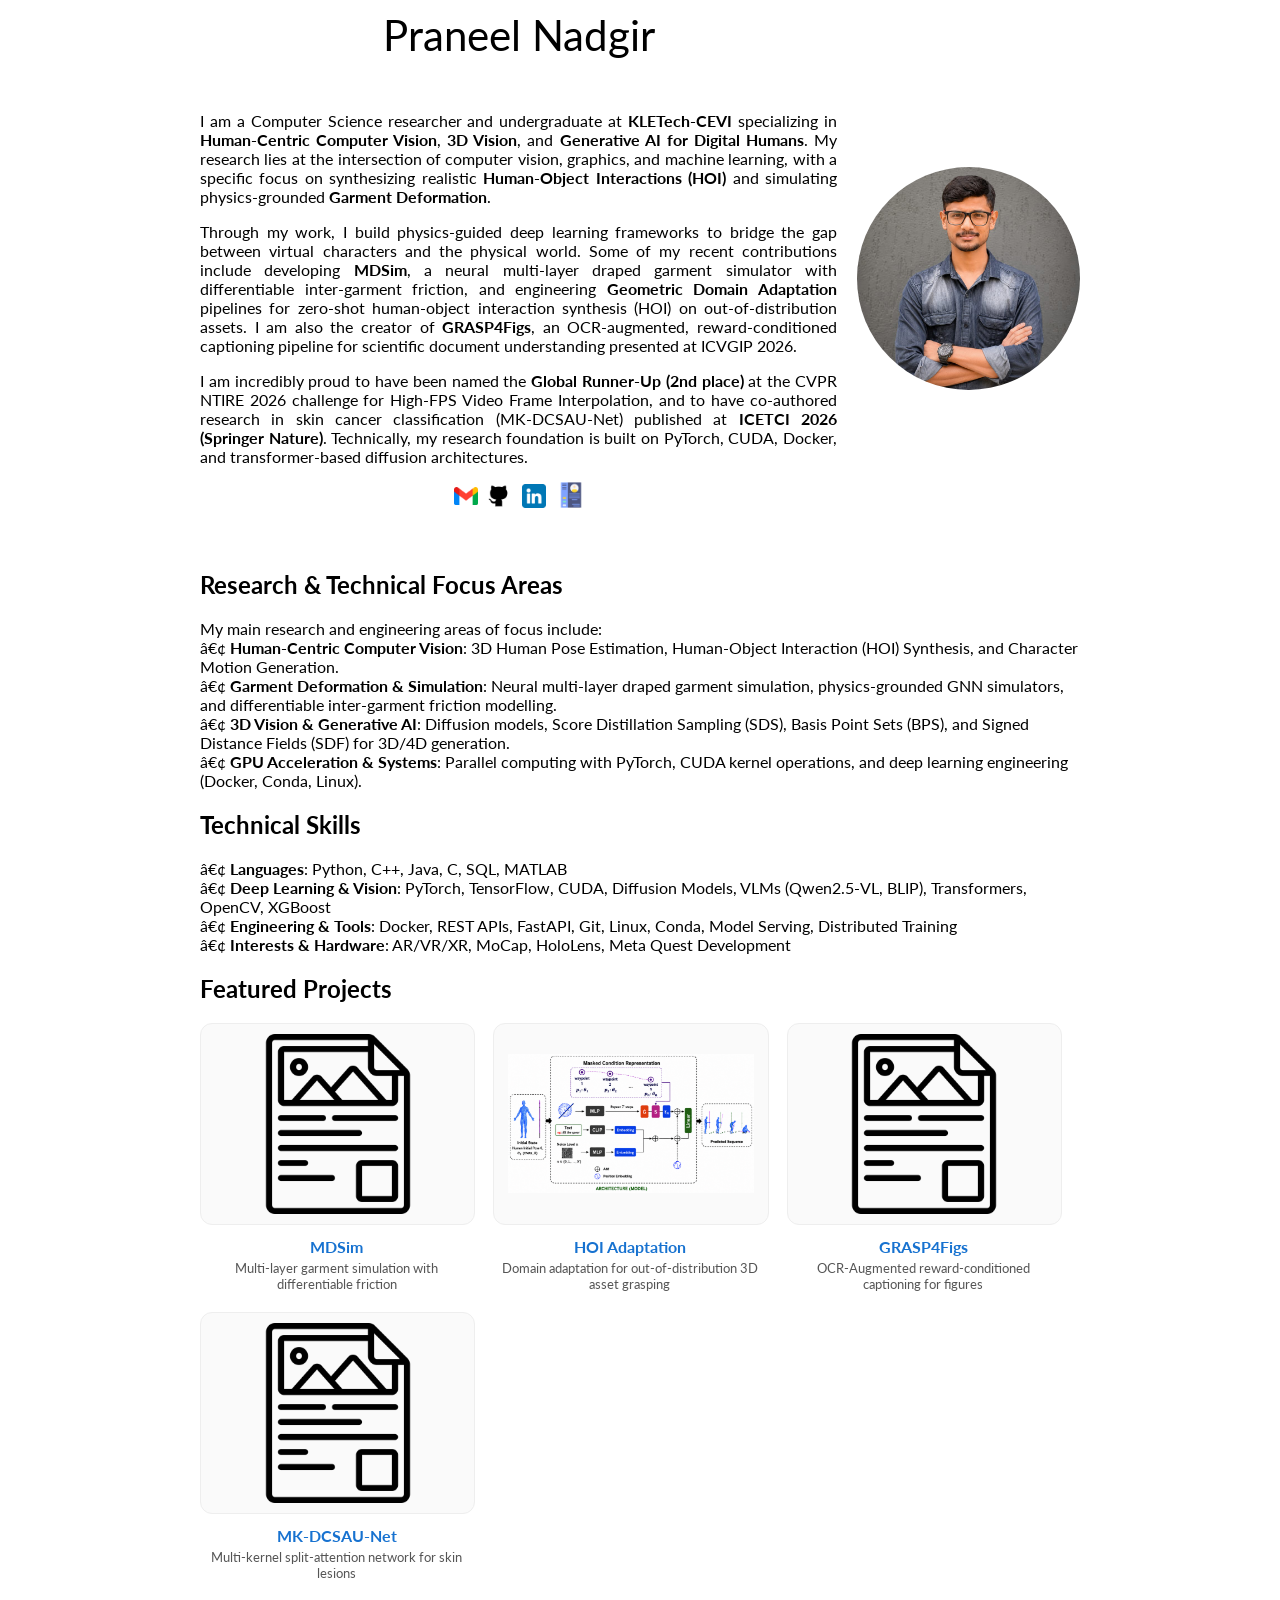
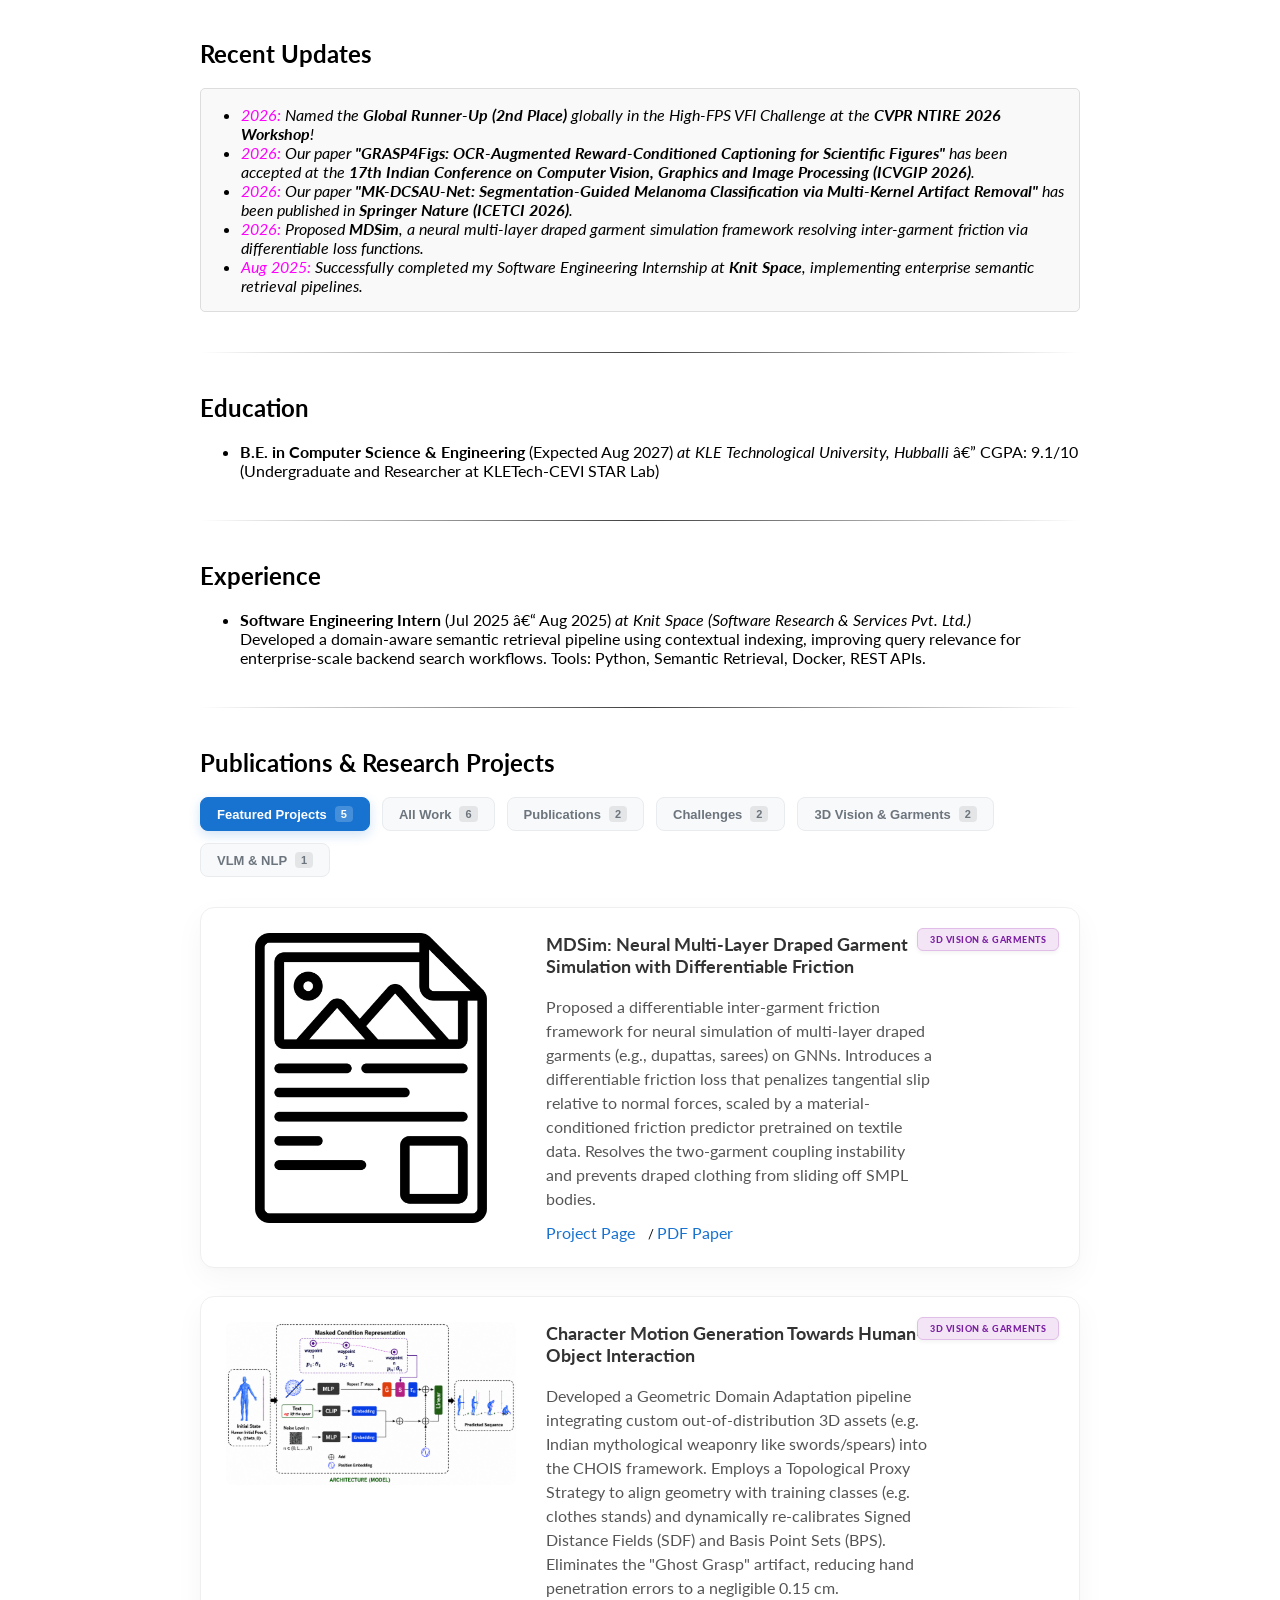
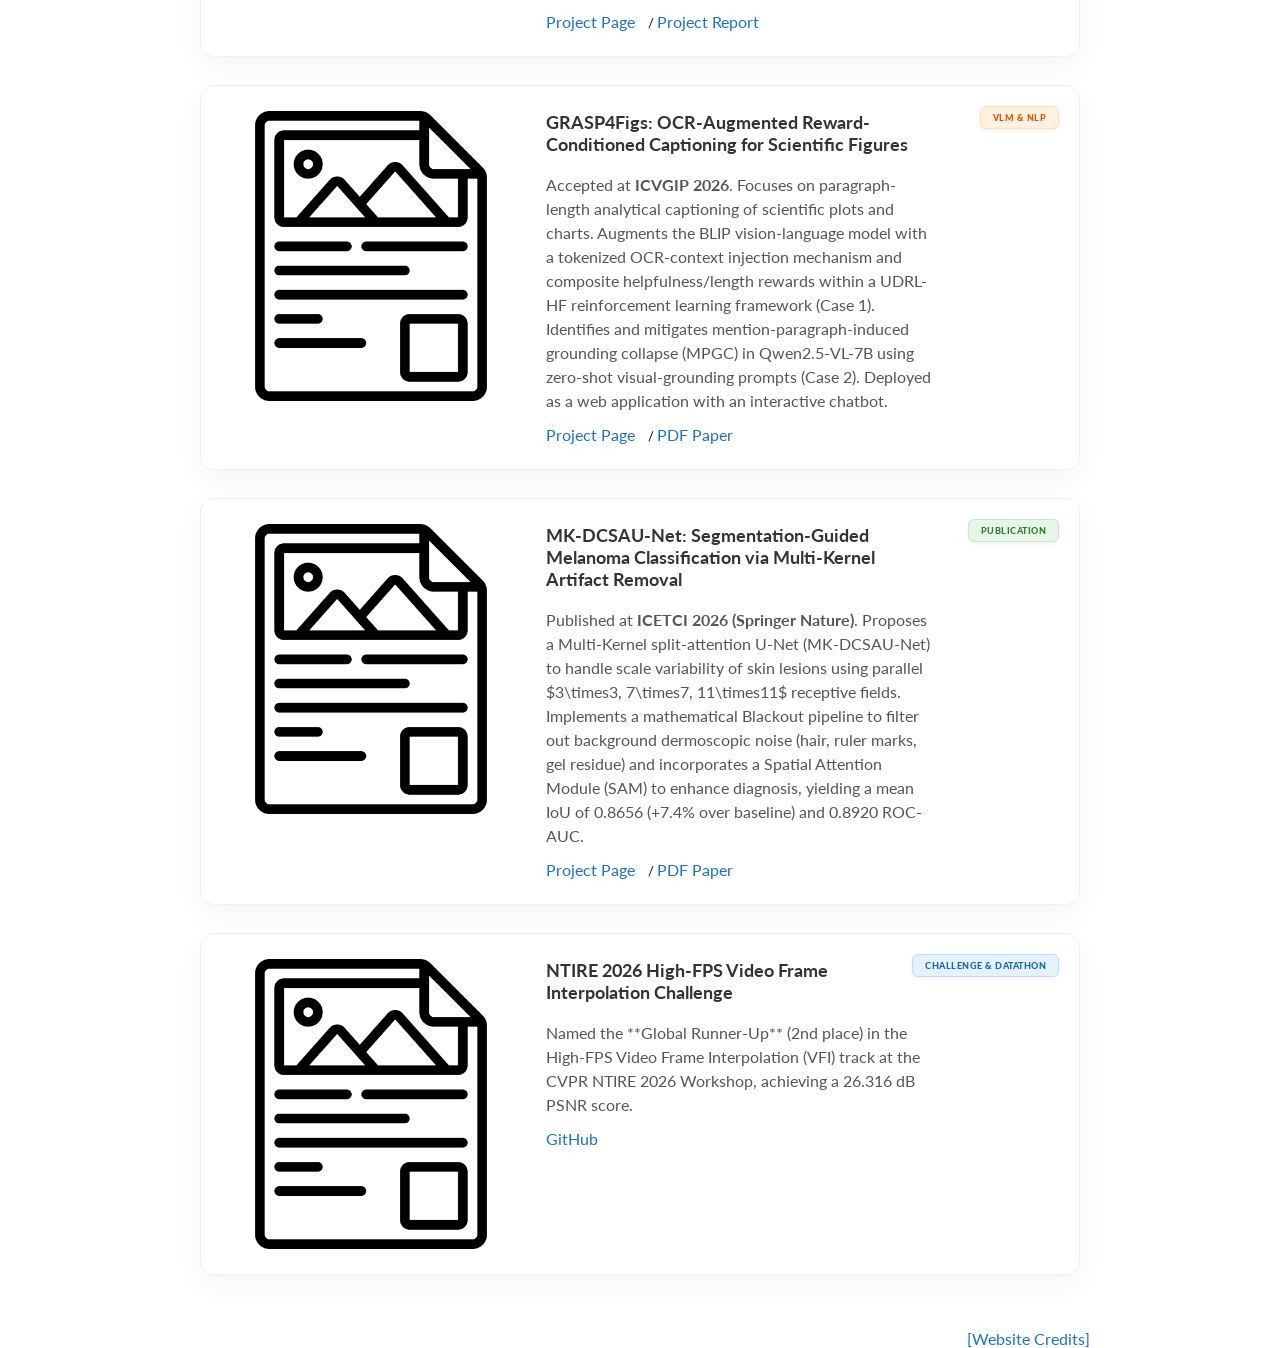
==== index.html @ 39ef1415 "Use HOI_ARCHI_image.png for the HOI Adaptation project cards on the homepage" ====
<!DOCTYPE HTML PUBLIC "-//W3C//DTD HTML 4.01 Transitional//EN">
<html>

<head>
  <!-- Global site tag (gtag.js) - Google Analytics -->
  <script async src="https://www.googletagmanager.com/gtag/js?id=UA-129673183-1"></script>
  <script>
    window.dataLayer = window.dataLayer || [];
    function gtag(){dataLayer.push(arguments);}
    gtag('js', new Date());

    gtag('config', 'UA-129673183-1');
  </script>

  <meta name="viewport" content="width=device-width, initial-scale=1.0">
  <link rel="stylesheet" href="styles.css">
  <title>Praneel Nadgir | Human-Centric Computer Vision & 3D Vision Researcher</title>
  <link rel="icon" href="images/favicon_io/N.jpeg" type="image/x-icon">
  <meta http-equiv="Content-Type" content="text/html; charset=us-ascii">
  <link href='https://fonts.googleapis.com/css?family=Lato:400,700,400italic,700italic' rel='stylesheet' type='text/css'>
</head>

<body>
  
  <table style="max-width: 900px; width: 100%;" border="0" align="center" cellspacing="0" cellpadding="0">
    
    <tr>
      <td>

        <!-- Bio and Image -->
        <table width="100%" align="center" border="0" cellspacing="0" cellpadding="10">
          <tr>
            <td width="73%" valign="middle">
              <p align="center">
                <name style="font-size: 42;">Praneel Nadgir</name>
              </p>
              
              <p>&nbsp;</p>
              <p align="justify">
                I am a Computer Science researcher and undergraduate at <strong>KLETech-CEVI</strong> specializing in <strong>Human-Centric Computer Vision</strong>, <strong>3D Vision</strong>, and <strong>Generative AI for Digital Humans</strong>. My research lies at the intersection of computer vision, graphics, and machine learning, with a specific focus on synthesizing realistic <strong>Human-Object Interactions (HOI)</strong> and simulating physics-grounded <strong>Garment Deformation</strong>.
              </p>

              <p align="justify">
                Through my work, I build physics-guided deep learning frameworks to bridge the gap between virtual characters and the physical world. Some of my recent contributions include developing <strong>MDSim</strong>, a neural multi-layer draped garment simulator with differentiable inter-garment friction, and engineering <strong>Geometric Domain Adaptation</strong> pipelines for zero-shot human-object interaction synthesis (HOI) on out-of-distribution assets. I am also the creator of <strong>GRASP4Figs</strong>, an OCR-augmented, reward-conditioned captioning pipeline for scientific document understanding presented at ICVGIP 2026.
              </p>

              <p align="justify">
                I am incredibly proud to have been named the <strong>Global Runner-Up (2nd place)</strong> at the CVPR NTIRE 2026 challenge for High-FPS Video Frame Interpolation, and to have co-authored research in skin cancer classification (MK-DCSAU-Net) published at <strong>ICETCI 2026 (Springer Nature)</strong>. Technically, my research foundation is built on PyTorch, CUDA, Docker, and transformer-based diffusion architectures.
              </p>

              <p align=center margin=0px>
                <a href="mailto:praneelnagir@gmail.com"><img src="images/gmail.png" class="depth-effect" height="24"></a>&nbsp;
                <a href="https://github.com/Praneel2005" target="_blank" rel="noopener noreferrer"><img src="images/github.png" class="depth-effect" height="24"></a> &nbsp;
                <a href="https://www.linkedin.com/in/praneel-nadgir/" target="_blank" rel="noopener noreferrer"><img src="images/linkedin.png" class="depth-effect" height="24"></a> &nbsp;
                <a href="data/Praneel_Nadgir_CV.pdf" target="_blank"><img src="images/cv.png" class="depth-effect" height="26"></a>
              </p>
            </td>
            <td width="27%" valign="middle" align="center">
              <img src="images/praneel.jpg" width="100%" style="border-radius: 50%; aspect-ratio: 1 / 1; object-fit: cover; margin-top: 35px;" class="depth-effect">
            </td>
          </tr>
          <tr>
            <td colspan="2">
              
              <p>&nbsp;</p>

              <h2>Research & Technical Focus Areas</h2>
              <p>
                My main research and engineering areas of focus include:
                <br>
                • <strong>Human-Centric Computer Vision</strong>: 3D Human Pose Estimation, Human-Object Interaction (HOI) Synthesis, and Character Motion Generation.
                <br>
                • <strong>Garment Deformation & Simulation</strong>: Neural multi-layer draped garment simulation, physics-grounded GNN simulators, and differentiable inter-garment friction modelling.
                <br>
                • <strong>3D Vision & Generative AI</strong>: Diffusion models, Score Distillation Sampling (SDS), Basis Point Sets (BPS), and Signed Distance Fields (SDF) for 3D/4D generation.
                <br>
                • <strong>GPU Acceleration & Systems</strong>: Parallel computing with PyTorch, CUDA kernel operations, and deep learning engineering (Docker, Conda, Linux).
              </p>
              
              <h2>Technical Skills</h2>
              <p>
                • <strong>Languages</strong>: Python, C++, Java, C, SQL, MATLAB
                <br>
                • <strong>Deep Learning & Vision</strong>: PyTorch, TensorFlow, CUDA, Diffusion Models, VLMs (Qwen2.5-VL, BLIP), Transformers, OpenCV, XGBoost
                <br>
                • <strong>Engineering & Tools</strong>: Docker, REST APIs, FastAPI, Git, Linux, Conda, Model Serving, Distributed Training
                <br>
                • <strong>Interests & Hardware</strong>: AR/VR/XR, MoCap, HoloLens, Meta Quest Development
              </p>

              <h2>Featured Projects</h2>
              <div class="projects-grid">
                <div class="project-card">
                  <a href="projects/mdsim.html">
                    <div class="project-img-container">
                      <img src="images/project.png" class="depth-effect">
                    </div>
                    <strong>MDSim</strong>
                  </a>
                  <p>Multi-layer garment simulation with differentiable friction</p>
                </div>

                <div class="project-card">
                  <a href="projects/hoi_adaptation.html">
                    <div class="project-img-container">
                      <img src="images/HOI_ARCHI_image.png" class="depth-effect">
                    </div>
                    <strong>HOI Adaptation</strong>
                  </a>
                  <p>Domain adaptation for out-of-distribution 3D asset grasping</p>
                </div>

                <div class="project-card">
                  <a href="projects/grasp4figs.html">
                    <div class="project-img-container">
                      <img src="images/project.png" class="depth-effect">
                    </div>
                    <strong>GRASP4Figs</strong>
                  </a>
                  <p>OCR-Augmented reward-conditioned captioning for figures</p>
                </div>

                <div class="project-card">
                  <a href="projects/mk_dcsau_net.html">
                    <div class="project-img-container">
                      <img src="images/project.png" class="depth-effect">
                    </div>
                    <strong>MK-DCSAU-Net</strong>
                  </a>
                  <p>Multi-kernel split-attention network for skin lesions</p>
                </div>
              </div>

              <p>&nbsp;</p>

              <h2>Recent Updates</h2>
              <div class="updates-container"> 
                <ul>
                  <li><i><font color="magenta">2026:</font> Named the <strong>Global Runner-Up (2nd Place)</strong> globally in the High-FPS VFI Challenge at the <strong>CVPR NTIRE 2026 Workshop</strong>!</i></li>
                  <li><i><font color="magenta">2026:</font> Our paper <strong>"GRASP4Figs: OCR-Augmented Reward-Conditioned Captioning for Scientific Figures"</strong> has been accepted at the <strong>17th Indian Conference on Computer Vision, Graphics and Image Processing (ICVGIP 2026)</strong>.</i></li>
                  <li><i><font color="magenta">2026:</font> Our paper <strong>"MK-DCSAU-Net: Segmentation-Guided Melanoma Classification via Multi-Kernel Artifact Removal"</strong> has been published in <strong>Springer Nature (ICETCI 2026)</strong>.</i></li>
                  <li><i><font color="magenta">2026:</font> Proposed <strong>MDSim</strong>, a neural multi-layer draped garment simulation framework resolving inter-garment friction via differentiable loss functions.</i></li>
                  <li><i><font color="magenta">Aug 2025:</font> Successfully completed my Software Engineering Internship at <strong>Knit Space</strong>, implementing enterprise semantic retrieval pipelines.</i></li>
                </ul>
              </div>
              
              <hr class="horizontal-line">          
              <div>
                <h2>Education</h2>
                <ul>
                  <li>
                    <strong>B.E. in Computer Science & Engineering</strong> (Expected Aug 2027) <i>at KLE Technological University, Hubballi</i> — CGPA: 9.1/10 (Undergraduate and Researcher at KLETech-CEVI STAR Lab)
                  </li>
                </ul>
              </div>

              <hr class="horizontal-line">          
              <div>
                <h2>Experience</h2>
                <ul>
                  <li>
                    <strong>Software Engineering Intern</strong> (Jul 2025 – Aug 2025) <i>at Knit Space (Software Research & Services Pvt. Ltd.)</i>
                    <br>
                    Developed a domain-aware semantic retrieval pipeline using contextual indexing, improving query relevance for enterprise-scale backend search workflows. Tools: Python, Semantic Retrieval, Docker, REST APIs.
                  </li>
                </ul>
              </div>
              
              <hr class="horizontal-line">  

              <h2>Publications & Research Projects</h2>
              <div class="pub-filters">
                <button class="filter-btn active" data-filter="tag-selected">Featured Projects <span class="count"></span></button>
                <button class="filter-btn" data-filter="all">All Work <span class="count"></span></button>
                <button class="filter-btn" data-filter="tag-conference">Publications <span class="count"></span></button>
                <button class="filter-btn" data-filter="tag-workshop">Challenges <span class="count"></span></button>
                <button class="filter-btn" data-filter="tag-poster">3D Vision & Garments <span class="count"></span></button>
                <button class="filter-btn" data-filter="tag-report">VLM & NLP <span class="count"></span></button>
              </div>

              <!-- #######Projects Section -->
              <div class="publications-section">
                <!-- Project 1: MDSim -->
                <div class="publication-card" id="mdsim">
                  <div class="pub-image">
                    <img src='images/project.png' class="depth-effect">
                  </div>
                  <div class="pub-content">
                    <div class="pub-tag tag-poster tag-selected">3D Vision & Garments</div>
                    <papertitle style="font-size: 18">MDSim: Neural Multi-Layer Draped Garment Simulation with Differentiable Friction</papertitle>
                    <p>
                      Proposed a differentiable inter-garment friction framework for neural simulation of multi-layer draped garments (e.g., dupattas, sarees) on GNNs. Introduces a differentiable friction loss that penalizes tangential slip relative to normal forces, scaled by a material-conditioned friction predictor pretrained on textile data. Resolves the two-garment coupling instability and prevents draped clothing from sliding off SMPL bodies.
                    </p>
                    <div class="pub-links">
                      <a href="projects/mdsim.html">Project Page</a> /
                      <a href="data/MDSim.pdf" target="_blank">PDF Paper</a>
                    </div>
                  </div>
                </div>

                <!-- Project 2: HOI Adaptation -->
                <div class="publication-card" id="hoi-adaptation">
                  <div class="pub-image">
                    <img src='images/HOI_ARCHI_image.png' class="depth-effect">
                  </div>
                  <div class="pub-content">
                    <div class="pub-tag tag-poster tag-selected">3D Vision & Garments</div>
                    <papertitle style="font-size: 18">Character Motion Generation Towards Human-Object Interaction</papertitle>
                    <p>
                      Developed a Geometric Domain Adaptation pipeline integrating custom out-of-distribution 3D assets (e.g. Indian mythological weaponry like swords/spears) into the CHOIS framework. Employs a Topological Proxy Strategy to align geometry with training classes (e.g. clothes stands) and dynamically re-calibrates Signed Distance Fields (SDF) and Basis Point Sets (BPS). Eliminates the "Ghost Grasp" artifact, reducing hand penetration errors to a negligible 0.15 cm.
                    </p>
                    <div class="pub-links">
                      <a href="projects/hoi_adaptation.html">Project Page</a> /
                      <a href="data/HOI_Mini_Project_Report.pdf" target="_blank">Project Report</a>
                    </div>
                  </div>
                </div>

                <!-- Project 3: GRASP4Figs -->
                <div class="publication-card" id="grasp4figs">
                  <div class="pub-image">
                    <img src='images/project.png' class="depth-effect">
                  </div>
                  <div class="pub-content">
                    <div class="pub-tag tag-report tag-selected tag-conference">VLM & NLP</div>
                    <papertitle style="font-size: 18">GRASP4Figs: OCR-Augmented Reward-Conditioned Captioning for Scientific Figures</papertitle>
                    <p>
                      Accepted at <strong>ICVGIP 2026</strong>. Focuses on paragraph-length analytical captioning of scientific plots and charts. Augments the BLIP vision-language model with a tokenized OCR-context injection mechanism and composite helpfulness/length rewards within a UDRL-HF reinforcement learning framework (Case 1). Identifies and mitigates mention-paragraph-induced grounding collapse (MPGC) in Qwen2.5-VL-7B using zero-shot visual-grounding prompts (Case 2). Deployed as a web application with an interactive chatbot.
                    </p>
                    <div class="pub-links">
                      <a href="projects/grasp4figs.html">Project Page</a> /
                      <a href="data/Grasp.pdf" target="_blank">PDF Paper</a>
                    </div>
                  </div>
                </div>

                <!-- Project 4: MK-DCSAU-Net -->
                <div class="publication-card" id="mk-dcsau-net">
                  <div class="pub-image">
                    <img src='images/project.png' class="depth-effect">
                  </div>
                  <div class="pub-content">
                    <div class="pub-tag tag-conference tag-selected">Publication</div>
                    <papertitle style="font-size: 18">MK-DCSAU-Net: Segmentation-Guided Melanoma Classification via Multi-Kernel Artifact Removal</papertitle>
                    <p>
                      Published at <strong>ICETCI 2026 (Springer Nature)</strong>. Proposes a Multi-Kernel split-attention U-Net (MK-DCSAU-Net) to handle scale variability of skin lesions using parallel $3\times3, 7\times7, 11\times11$ receptive fields. Implements a mathematical Blackout pipeline to filter out background dermoscopic noise (hair, ruler marks, gel residue) and incorporates a Spatial Attention Module (SAM) to enhance diagnosis, yielding a mean IoU of 0.8656 (+7.4% over baseline) and 0.8920 ROC-AUC.
                    </p>
                    <div class="pub-links">
                      <a href="projects/mk_dcsau_net.html">Project Page</a> /
                      <a href="data/MK_DCSAU_Net.pdf" target="_blank">PDF Paper</a>
                    </div>
                  </div>
                </div>

                <!-- Project 5: NTIRE Challenge -->
                <div class="publication-card">
                  <div class="pub-image">
                    <img src='images/project.png' class="depth-effect">
                  </div>
                  <div class="pub-content">
                    <div class="pub-tag tag-workshop tag-selected">Challenge & Datathon</div>
                    <papertitle style="font-size: 18">NTIRE 2026 High-FPS Video Frame Interpolation Challenge</papertitle>
                    <p>
                      Named the **Global Runner-Up** (2nd place) in the High-FPS Video Frame Interpolation (VFI) track at the CVPR NTIRE 2026 Workshop, achieving a 26.316 dB PSNR score.
                    </p>
                    <div class="pub-links">
                      <a href="https://github.com/Praneel2005" target="_blank">GitHub</a>
                    </div>
                  </div>
                </div>

                <!-- Project 6: WiDS Datathon -->
                <div class="publication-card">
                  <div class="pub-image">
                    <img src='images/project.png' class="depth-effect">
                  </div>
                  <div class="pub-content">
                    <div class="pub-tag tag-workshop">Challenge & Datathon</div>
                    <papertitle style="font-size: 18">ADHD Diagnosis & Sex Classification via fMRI Brain Imaging</papertitle>
                    <p>
                      Developed models for neuroimaging-based classification tasks as part of the Women in Data Science (WiDS) Datathon 2025.
                    </p>
                    <div class="pub-links">
                      <a href="https://github.com/Praneel2005" target="_blank">Kaggle</a>
                    </div>
                  </div>
                </div>
              </div>
            </td>
          </tr>
        </table>

        <p align="right"><a href="https://jonbarron.info/">[Website Credits]</a></p>

      </td>
    </tr>
  </table>

  <script>
    document.addEventListener('DOMContentLoaded', function() {
      const filterButtons = document.querySelectorAll('.filter-btn');
      const pubCards = document.querySelectorAll('.publication-card');

      // Update counts dynamically
      const counts = {
        all: pubCards.length
      };

      pubCards.forEach(card => {
        const tag = card.querySelector('.pub-tag');
        if (tag) {
          tag.classList.forEach(cls => {
            if (cls.startsWith('tag-')) {
              counts[cls] = (counts[cls] || 0) + 1;
            }
          });
        }
      });

      filterButtons.forEach(button => {
        const filterValue = button.getAttribute('data-filter');
        const countSpan = button.querySelector('.count');
        if (countSpan) {
          countSpan.textContent = counts[filterValue] || 0;
        }

        button.addEventListener('click', () => {
          const filterValue = button.getAttribute('data-filter');

          // Update active button
          filterButtons.forEach(btn => btn.classList.remove('active'));
          button.classList.add('active');

          // Filter cards
          pubCards.forEach(card => {
            if (filterValue === 'all') {
              card.style.display = 'flex';
              card.style.animation = 'fadeIn 0.5s ease forwards';
            } else {
              const tag = card.querySelector('.pub-tag');
              if (tag && tag.classList.contains(filterValue)) {
                card.style.display = 'flex';
                card.style.animation = 'fadeIn 0.5s ease forwards';
              } else {
                card.style.display = 'none';
              }
            }
          });
        });
      });

      // Trigger click to apply initial filter to display only "Featured Projects" on page load
      const defaultButton = document.querySelector('.filter-btn.active');
      if (defaultButton) {
        defaultButton.click();
      }
    });
  </script>
</body>

</html>
---- styles.css ----
a {
  color: #1772d0;
  text-decoration: none;
}

a:focus,
a:hover {
  color: #f09228;
  text-decoration: none;
}

body,
td,
th,
tr,
p,
a {
  font-family: 'Lato', Verdana, Helvetica, sans-serif;
  font-size: 16px
}

strong {
  font-family: 'Lato', Verdana, Helvetica, sans-serif;
  font-size: 16px;
}

heading {
  font-family: 'Lato', Verdana, Helvetica, sans-serif;
  font-size: 24px;
}

papertitle {
  font-family: 'Lato', Verdana, Helvetica, sans-serif;
  font-size: 18px;
  font-weight: 700
}

name {
  font-family: 'Lato', Verdana, Helvetica, sans-serif;
  font-size: 36px;
}

.one {
  width: 160px;
  height: 160px;
  position: relative;
}

/* .two {
  width: 160px;
  height: 160px;
  position: absolute;
  transition: opacity .2s ease-in-out;
  -moz-transition: opacity .2s ease-in-out;
  -webkit-transition: opacity .2s ease-in-out;
} */

/* .fade {
  transition: opacity .2s ease-in-out;
  -moz-transition: opacity .2s ease-in-out;
  -webkit-transition: opacity .2s ease-in-out;
} */

/* span.highlight {
  background-color: #ffffd0;
} */




.depth-effect {
    transition: transform 0.4s cubic-bezier(0.165, 0.84, 0.44, 1), box-shadow 0.4s cubic-bezier(0.165, 0.84, 0.44, 1);
  }
  
  .depth-effect:hover {
    transform: translateY(-8px) scale(1.02);
    box-shadow: 0 20px 40px rgba(0, 0, 0, 0.15);
  }

@keyframes fadeIn {
  from { opacity: 0; transform: translateY(10px); }
  to { opacity: 1; transform: translateY(0); }
}

.featured-project {
  animation: fadeIn 0.8s ease-out forwards;
}

body {
  margin: 0;
  width: 100%;
  min-height: 100vh;
  display: block; /* Fixed from flex to standard block for portfolio layout */
  padding: 0;
}

label {
    width: 100px;
    height: 50px;
    position: relative;
    display: block;
    background: #ebebeb;
    border-radius: 50px;
    box-shadow: inset 0px 5px 15px rgba(0, 0, 0, 0), inset 0px -5px 15px rgba(255, 255, 255, 0.4);
    cursor: pointer;
    transition: 0.3s;
    margin-top: 20px; /* Add margin to separate from the top */
    margin-right: 20px; /* Add margin to separate from the right */
}
label:after {
    content: "";
    width: 30px; /* Adjusted width */
    height: 30px; /* Adjusted height */
    position: absolute;
    top: 10px;
    left: 10px;
    background: linear-gradient(180deg, #ffcc89, #d8860b);
    border-radius: 50%; /* Ensures it's circular */
    box-shadow: 0px 5px 10px rgba(0, 0, 0, 0.2);
    transition: 0.3s;
}

input {
    width: 0;
    height: 0;
    visibility: hidden;
}

input:checked + label {
    background: #242424;
}

input:checked + label:after {
    left: 90%; /* Adjusted position */
    transform: translateX(-100%);
    background: linear-gradient(180deg, #777, #3a3a3a);
}

label:active:after {
    width: 40px; /* Adjusted width */
}

.background {
    width: 100vw;
    height: 100vh;
    background: #fff;
    z-index: -1;
    position: absolute;
    transition: 0.3s;
}

input:checked + label + .background {
    background: #242424;
}
.review-section {
  max-width: 800px;
  margin: 0 auto;
  background-color: #ffffff;
  border: 1px solid #aea5a5;
  border-radius: 8px;
  padding: 20px;
  box-shadow: 0 10px 10px rgba(0,0,0,0.05);
}

.horizontal-line {
    border: 0;
    height: 1px;
    background-image: linear-gradient(to right, rgba(0, 0, 0, 0), rgba(0, 0, 0, 0.75), rgba(0, 0, 0, 0));
    margin: 40px 0;
}

.pink-text {
  color: #ff42a3;
  font-weight: 600;
}

.research-section {
  max-width: 800px;
  margin: 0 auto;
  background-color: #ffffff;
  border-radius: 8px;
  padding: 30px;
  box-shadow: 0 2px 4px rgba(0,0,0,0.1);
}
.highlight {
  color: #3498db;
  text-decoration: none;
  background-image: linear-gradient(120deg, #a1c4fd 0%, #a1c4fd 100%);
  background-repeat: no-repeat;
  background-size: 100% 0.2em;
  background-position: 0 95%;
  transition: background-size 0.25s ease-in;
}
.highlight:hover {
  background-size: 100% 88%;
}


.updates-container {
  max-height: 250px; /* Adjust height as needed */
  overflow-y: auto;
  padding-right: 10px;
  border: 0.2px solid #ddd;
  border-radius: 5px;
  background-color: #f9f9f9;
}

/* Projects Grid Styles */
.projects-grid {
  display: flex;
  flex-wrap: wrap;
  gap: 20px;
  margin: 20px 0;
}

.project-card {
  flex: 0 0 calc(33.333% - 20px);
  min-width: 250px;
  text-align: center;
  display: flex;
  flex-direction: column;
  align-items: center;
}

.project-img-container {
  width: 100%;
  height: 200px; /* Fixed height for consistency */
  display: flex;
  align-items: center;
  justify-content: center;
  margin-bottom: 12px;
  overflow: hidden;
  border-radius: 12px;
  border: 1px solid #eee;
  background-color: #fafafa;
  transition: all 0.3s cubic-bezier(0.165, 0.84, 0.44, 1);
}

.project-card:hover .project-img-container {
  transform: translateY(-5px);
  box-shadow: 0 10px 20px rgba(0, 0, 0, 0.08);
  border-color: #ddd;
}

.project-img-container img {
  max-width: 90%;
  max-height: 90%;
  object-fit: contain;
}

.project-card strong {
  display: block;
  margin-bottom: 4px;
  font-size: 16px;
  color: #1772d0;
}

.project-card p {
  font-size: 13px;
  color: #555;
  margin: 0;
}

.project-card a {
  text-decoration: none;
  width: 100%;
}

.project-card a:hover strong {
  color: #f09228;
}

@media (max-width: 768px) {
  .project-card {
    flex: 1 1 100%;
  }
}

/* Publication Tile Styles */
.publication-card {
  background: #ffffff;
  border: 1px solid #efefef;
  border-radius: 14px;
  padding: 25px;
  margin-bottom: 28px;
  box-shadow: 0 10px 30px rgba(0, 0, 0, 0.04), 0 2px 8px rgba(0, 0, 0, 0.02);
  transition: all 0.4s cubic-bezier(0.165, 0.84, 0.44, 1);
  display: flex;
  gap: 30px;
  align-items: flex-start;
  position: relative;
}

.publication-card:hover {
  transform: translateY(-6px);
  box-shadow: 0 20px 40px rgba(0, 0, 0, 0.08), 0 4px 12px rgba(0, 0, 0, 0.03);
  border-color: #e5e5e5;
}

.pub-image {
  flex: 0 0 35%;
  max-width: 35%;
}

.pub-image img {
  width: 100%;
  border-radius: 8px;
  display: block;
}

.pub-content {
  flex: 1;
  padding-right: 120px; /* Space for the tag */
}

.pub-content papertitle {
  font-size: 18px;
  font-weight: 700;
  color: #333;
  margin-bottom: 8px;
  display: inline-block;
}

.pub-content p {
  margin: 10px 0;
  line-height: 1.5;
  color: #555;
}

.pub-links {
  margin-top: 12px;
  font-size: 13px;
}

.pub-links a {
  margin-right: 10px;
}

/* Publication Tag Styles */
.pub-tag {
  position: absolute;
  top: 20px;
  right: 20px;
  display: inline-block;
  padding: 5px 12px;
  border-radius: 6px;
  font-size: 9px;
  font-weight: 900;
  text-transform: uppercase;
  letter-spacing: 0.5px;
  box-shadow: 0 2px 4px rgba(0,0,0,0.05);
  z-index: 10;
}

.tag-workshop { background-color: #e3f2fd; color: #1565c0; border: 1px solid #bbdefb; }
.tag-conference { background-color: #e8f5e9; color: #2e7d32; border: 1px solid #c8e6c9; }
.tag-report { background-color: #fff3e0; color: #e65100; border: 1px solid #ffe0b2; }
.tag-poster { background-color: #f3e5f5; color: #7b1fa2; border: 1px solid #e1bee7; }

/* Filter Bar Styles */
.pub-filters {
  display: flex;
  flex-wrap: wrap;
  gap: 12px;
  margin: 20px 0 30px 0;
  padding: 0;
  list-style: none;
}

.filter-btn {
  background: #f8f9fa;
  border: 1px solid #e9ecef;
  border-radius: 8px;
  padding: 8px 16px;
  font-size: 13px;
  font-weight: 600;
  color: #6c757d;
  cursor: pointer;
  transition: all 0.2s ease;
  display: flex;
  align-items: center;
  gap: 8px;
}

.filter-btn:hover {
  background: #f1f3f5;
  border-color: #dee2e6;
  color: #495057;
  transform: translateY(-2px);
}

.filter-btn.active {
  background: #1772d0;
  color: white;
  border-color: #1772d0;
  box-shadow: 0 4px 12px rgba(23, 114, 208, 0.2);
}

.filter-btn .count {
  font-size: 11px;
  background: rgba(0,0,0,0.08);
  padding: 2px 6px;
  border-radius: 4px;
}

.filter-btn.active .count {
  background: rgba(255,255,255,0.2);
}

/* Match Tag Colors on Buttons when Active or Hovered? */
.filter-btn[data-filter="tag-report"].active { background-color: #e65100; border-color: #e65100; }
.filter-btn[data-filter="tag-conference"].active { background-color: #2e7d32; border-color: #2e7d32; }
.filter-btn[data-filter="tag-workshop"].active { background-color: #1565c0; border-color: #1565c0; }
.filter-btn[data-filter="tag-poster"].active { background-color: #7b1fa2; border-color: #7b1fa2; }


@media (max-width: 600px) {
  .publication-card {
    flex-direction: column;
    gap: 15px;
  }
  .pub-image {
    flex: 0 0 100%;
    max-width: 100%;
  }
}
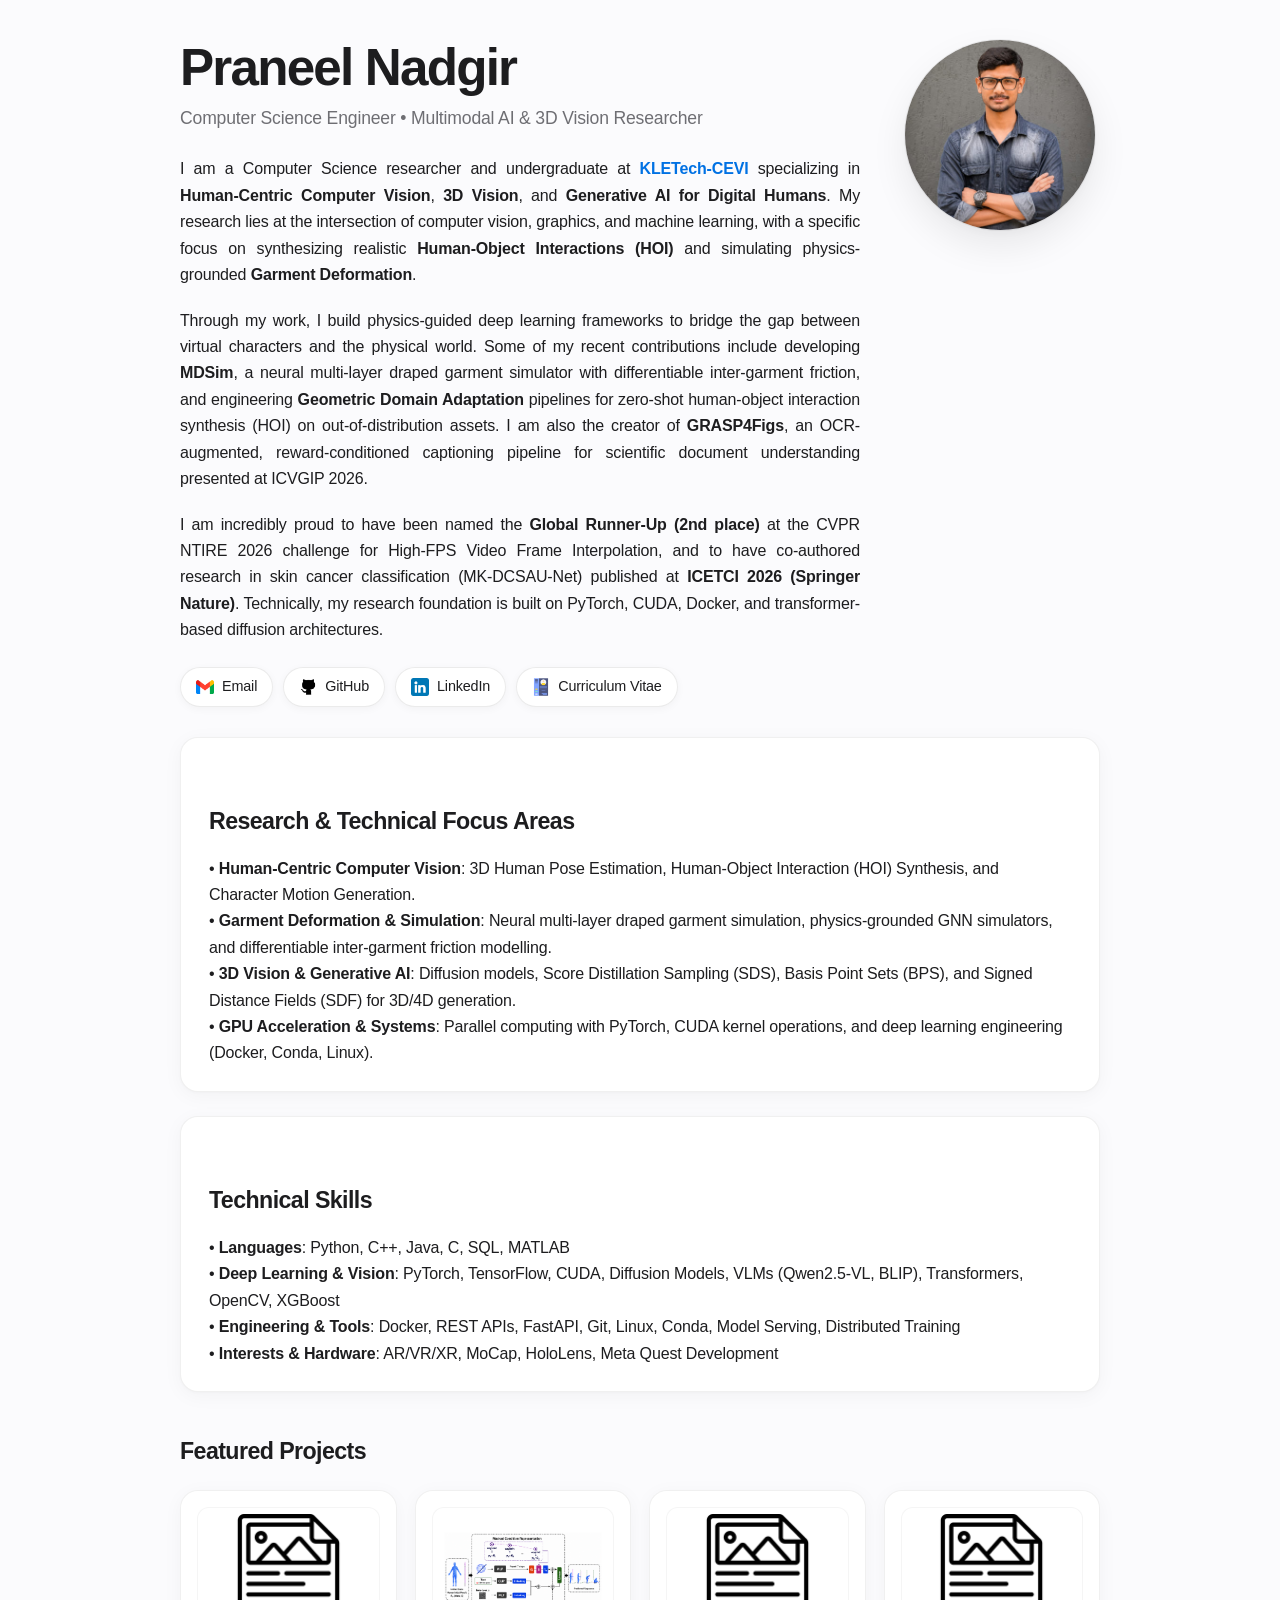
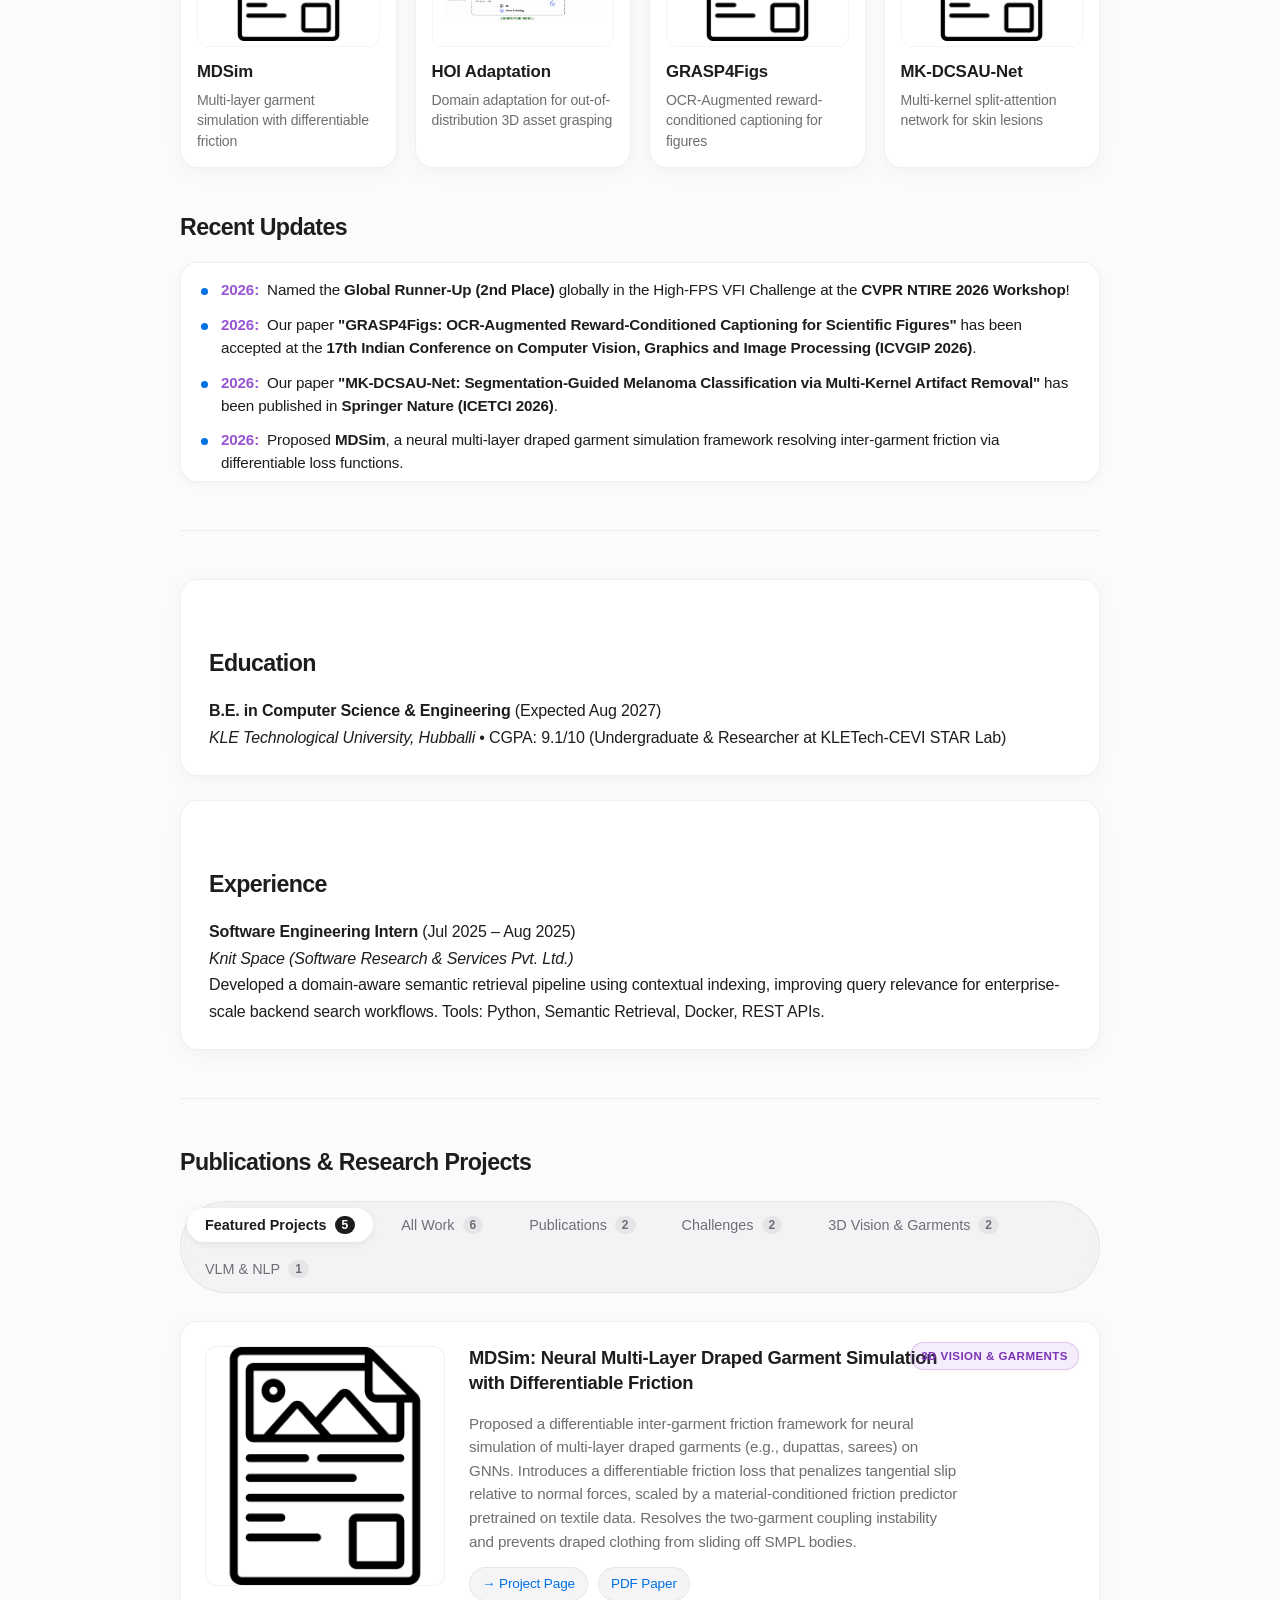
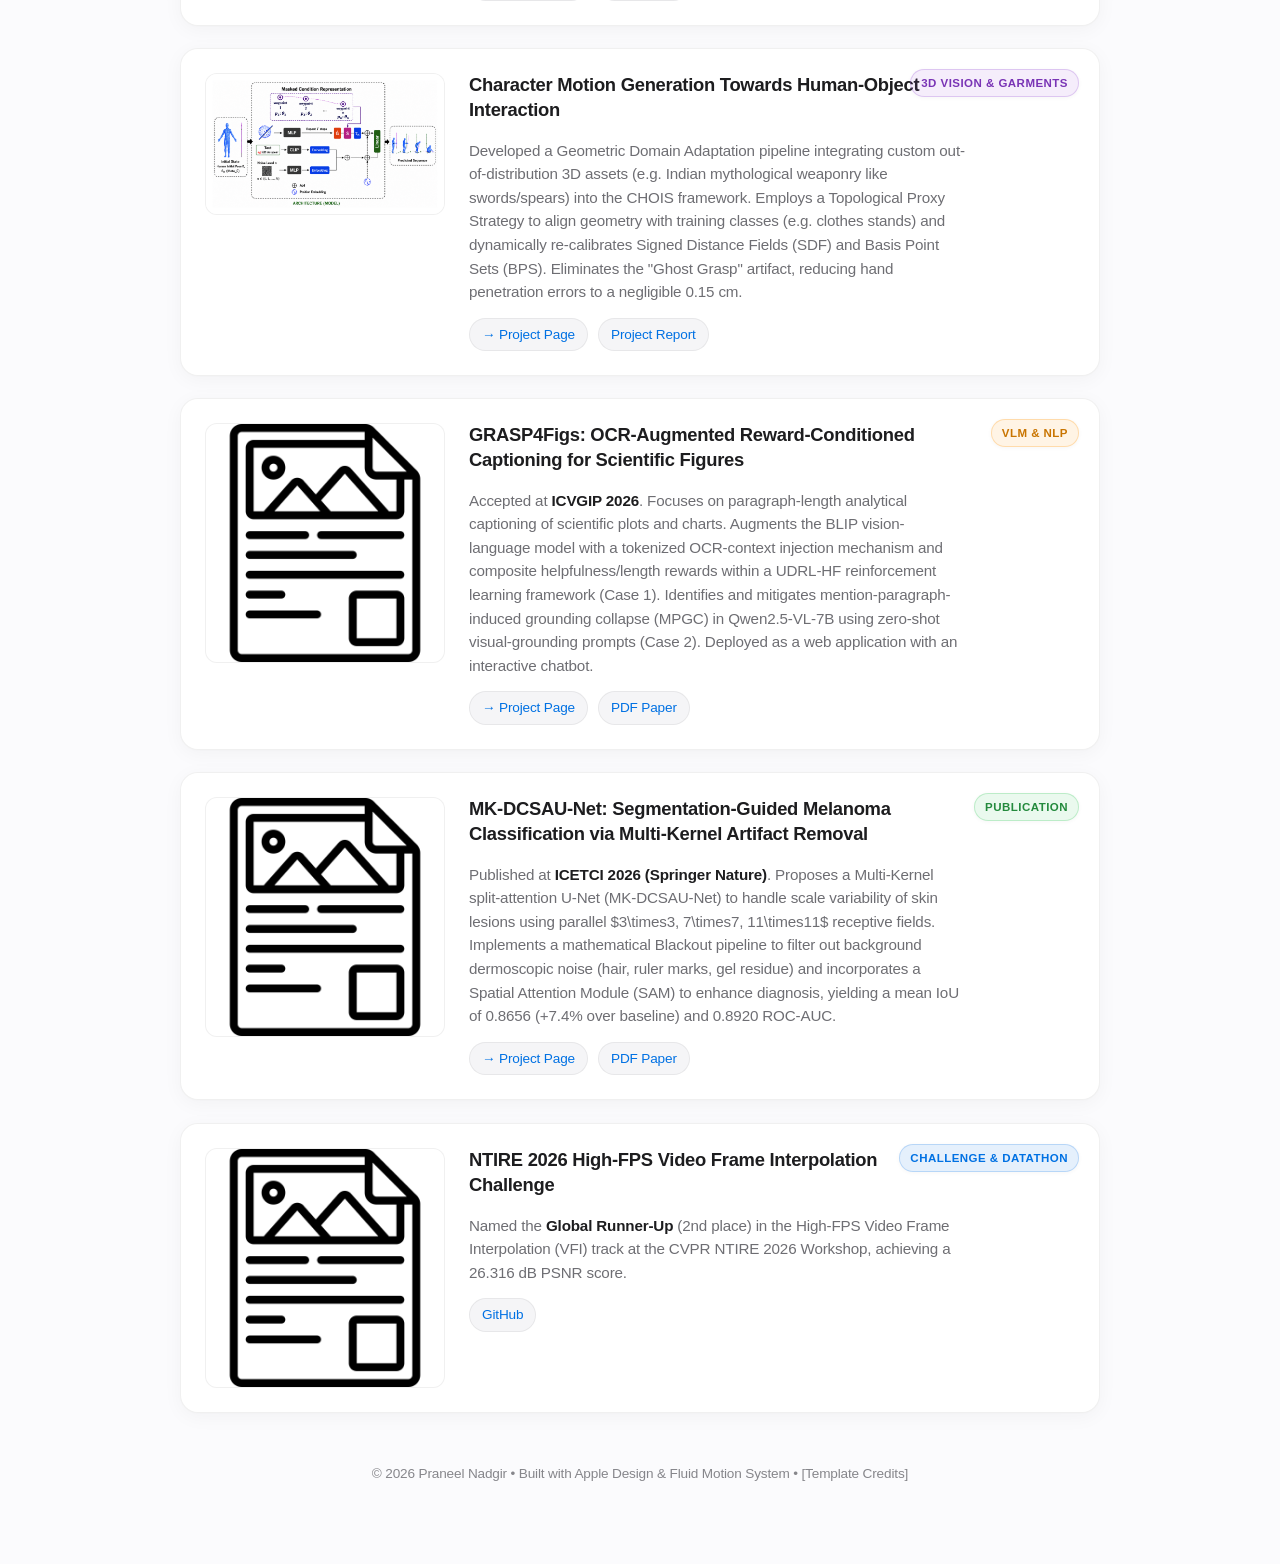
==== commit 26a6e78a: "Redesign portfolio using Apple Design & Emil Kowalski animation system" ====
--- a/index.html
+++ b/index.html
@@ -1,5 +1,5 @@
-<!DOCTYPE HTML PUBLIC "-//W3C//DTD HTML 4.01 Transitional//EN">
-<html>
+<!DOCTYPE html>
+<html lang="en">
 
 <head>
   <!-- Global site tag (gtag.js) - Google Analytics -->
@@ -12,289 +12,288 @@
     gtag('config', 'UA-129673183-1');
   </script>
 
+  <meta charset="UTF-8">
   <meta name="viewport" content="width=device-width, initial-scale=1.0">
-  <link rel="stylesheet" href="styles.css">
   <title>Praneel Nadgir | Human-Centric Computer Vision & 3D Vision Researcher</title>
   <link rel="icon" href="images/favicon_io/N.jpeg" type="image/x-icon">
-  <meta http-equiv="Content-Type" content="text/html; charset=us-ascii">
-  <link href='https://fonts.googleapis.com/css?family=Lato:400,700,400italic,700italic' rel='stylesheet' type='text/css'>
+  <link rel="stylesheet" href="styles.css">
 </head>
 
 <body>
   
-  <table style="max-width: 900px; width: 100%;" border="0" align="center" cellspacing="0" cellpadding="0">
+  <div class="site-container">
     
-    <tr>
-      <td>
-
-        <!-- Bio and Image -->
-        <table width="100%" align="center" border="0" cellspacing="0" cellpadding="10">
-          <tr>
-            <td width="73%" valign="middle">
-              <p align="center">
-                <name style="font-size: 42;">Praneel Nadgir</name>
-              </p>
-              
-              <p>&nbsp;</p>
-              <p align="justify">
-                I am a Computer Science researcher and undergraduate at <strong>KLETech-CEVI</strong> specializing in <strong>Human-Centric Computer Vision</strong>, <strong>3D Vision</strong>, and <strong>Generative AI for Digital Humans</strong>. My research lies at the intersection of computer vision, graphics, and machine learning, with a specific focus on synthesizing realistic <strong>Human-Object Interactions (HOI)</strong> and simulating physics-grounded <strong>Garment Deformation</strong>.
-              </p>
-
-              <p align="justify">
-                Through my work, I build physics-guided deep learning frameworks to bridge the gap between virtual characters and the physical world. Some of my recent contributions include developing <strong>MDSim</strong>, a neural multi-layer draped garment simulator with differentiable inter-garment friction, and engineering <strong>Geometric Domain Adaptation</strong> pipelines for zero-shot human-object interaction synthesis (HOI) on out-of-distribution assets. I am also the creator of <strong>GRASP4Figs</strong>, an OCR-augmented, reward-conditioned captioning pipeline for scientific document understanding presented at ICVGIP 2026.
-              </p>
-
-              <p align="justify">
-                I am incredibly proud to have been named the <strong>Global Runner-Up (2nd place)</strong> at the CVPR NTIRE 2026 challenge for High-FPS Video Frame Interpolation, and to have co-authored research in skin cancer classification (MK-DCSAU-Net) published at <strong>ICETCI 2026 (Springer Nature)</strong>. Technically, my research foundation is built on PyTorch, CUDA, Docker, and transformer-based diffusion architectures.
-              </p>
-
-              <p align=center margin=0px>
-                <a href="mailto:praneelnagir@gmail.com"><img src="images/gmail.png" class="depth-effect" height="24"></a>&nbsp;
-                <a href="https://github.com/Praneel2005" target="_blank" rel="noopener noreferrer"><img src="images/github.png" class="depth-effect" height="24"></a> &nbsp;
-                <a href="https://www.linkedin.com/in/praneel-nadgir/" target="_blank" rel="noopener noreferrer"><img src="images/linkedin.png" class="depth-effect" height="24"></a> &nbsp;
-                <a href="data/Praneel_Nadgir_CV.pdf" target="_blank"><img src="images/cv.png" class="depth-effect" height="26"></a>
-              </p>
-            </td>
-            <td width="27%" valign="middle" align="center">
-              <img src="images/praneel.jpg" width="100%" style="border-radius: 50%; aspect-ratio: 1 / 1; object-fit: cover; margin-top: 35px;" class="depth-effect">
-            </td>
-          </tr>
-          <tr>
-            <td colspan="2">
-              
-              <p>&nbsp;</p>
-
-              <h2>Research & Technical Focus Areas</h2>
-              <p>
-                My main research and engineering areas of focus include:
-                <br>
-                • <strong>Human-Centric Computer Vision</strong>: 3D Human Pose Estimation, Human-Object Interaction (HOI) Synthesis, and Character Motion Generation.
-                <br>
-                • <strong>Garment Deformation & Simulation</strong>: Neural multi-layer draped garment simulation, physics-grounded GNN simulators, and differentiable inter-garment friction modelling.
-                <br>
-                • <strong>3D Vision & Generative AI</strong>: Diffusion models, Score Distillation Sampling (SDS), Basis Point Sets (BPS), and Signed Distance Fields (SDF) for 3D/4D generation.
-                <br>
-                • <strong>GPU Acceleration & Systems</strong>: Parallel computing with PyTorch, CUDA kernel operations, and deep learning engineering (Docker, Conda, Linux).
-              </p>
-              
-              <h2>Technical Skills</h2>
-              <p>
-                • <strong>Languages</strong>: Python, C++, Java, C, SQL, MATLAB
-                <br>
-                • <strong>Deep Learning & Vision</strong>: PyTorch, TensorFlow, CUDA, Diffusion Models, VLMs (Qwen2.5-VL, BLIP), Transformers, OpenCV, XGBoost
-                <br>
-                • <strong>Engineering & Tools</strong>: Docker, REST APIs, FastAPI, Git, Linux, Conda, Model Serving, Distributed Training
-                <br>
-                • <strong>Interests & Hardware</strong>: AR/VR/XR, MoCap, HoloLens, Meta Quest Development
-              </p>
-
-              <h2>Featured Projects</h2>
-              <div class="projects-grid">
-                <div class="project-card">
-                  <a href="projects/mdsim.html">
-                    <div class="project-img-container">
-                      <img src="images/project.png" class="depth-effect">
-                    </div>
-                    <strong>MDSim</strong>
-                  </a>
-                  <p>Multi-layer garment simulation with differentiable friction</p>
-                </div>
-
-                <div class="project-card">
-                  <a href="projects/hoi_adaptation.html">
-                    <div class="project-img-container">
-                      <img src="images/HOI_ARCHI_image.png" class="depth-effect">
-                    </div>
-                    <strong>HOI Adaptation</strong>
-                  </a>
-                  <p>Domain adaptation for out-of-distribution 3D asset grasping</p>
-                </div>
-
-                <div class="project-card">
-                  <a href="projects/grasp4figs.html">
-                    <div class="project-img-container">
-                      <img src="images/project.png" class="depth-effect">
-                    </div>
-                    <strong>GRASP4Figs</strong>
-                  </a>
-                  <p>OCR-Augmented reward-conditioned captioning for figures</p>
-                </div>
-
-                <div class="project-card">
-                  <a href="projects/mk_dcsau_net.html">
-                    <div class="project-img-container">
-                      <img src="images/project.png" class="depth-effect">
-                    </div>
-                    <strong>MK-DCSAU-Net</strong>
-                  </a>
-                  <p>Multi-kernel split-attention network for skin lesions</p>
-                </div>
-              </div>
-
-              <p>&nbsp;</p>
-
-              <h2>Recent Updates</h2>
-              <div class="updates-container"> 
-                <ul>
-                  <li><i><font color="magenta">2026:</font> Named the <strong>Global Runner-Up (2nd Place)</strong> globally in the High-FPS VFI Challenge at the <strong>CVPR NTIRE 2026 Workshop</strong>!</i></li>
-                  <li><i><font color="magenta">2026:</font> Our paper <strong>"GRASP4Figs: OCR-Augmented Reward-Conditioned Captioning for Scientific Figures"</strong> has been accepted at the <strong>17th Indian Conference on Computer Vision, Graphics and Image Processing (ICVGIP 2026)</strong>.</i></li>
-                  <li><i><font color="magenta">2026:</font> Our paper <strong>"MK-DCSAU-Net: Segmentation-Guided Melanoma Classification via Multi-Kernel Artifact Removal"</strong> has been published in <strong>Springer Nature (ICETCI 2026)</strong>.</i></li>
-                  <li><i><font color="magenta">2026:</font> Proposed <strong>MDSim</strong>, a neural multi-layer draped garment simulation framework resolving inter-garment friction via differentiable loss functions.</i></li>
-                  <li><i><font color="magenta">Aug 2025:</font> Successfully completed my Software Engineering Internship at <strong>Knit Space</strong>, implementing enterprise semantic retrieval pipelines.</i></li>
-                </ul>
-              </div>
-              
-              <hr class="horizontal-line">          
-              <div>
-                <h2>Education</h2>
-                <ul>
-                  <li>
-                    <strong>B.E. in Computer Science & Engineering</strong> (Expected Aug 2027) <i>at KLE Technological University, Hubballi</i> — CGPA: 9.1/10 (Undergraduate and Researcher at KLETech-CEVI STAR Lab)
-                  </li>
-                </ul>
-              </div>
-
-              <hr class="horizontal-line">          
-              <div>
-                <h2>Experience</h2>
-                <ul>
-                  <li>
-                    <strong>Software Engineering Intern</strong> (Jul 2025 – Aug 2025) <i>at Knit Space (Software Research & Services Pvt. Ltd.)</i>
-                    <br>
-                    Developed a domain-aware semantic retrieval pipeline using contextual indexing, improving query relevance for enterprise-scale backend search workflows. Tools: Python, Semantic Retrieval, Docker, REST APIs.
-                  </li>
-                </ul>
-              </div>
-              
-              <hr class="horizontal-line">  
-
-              <h2>Publications & Research Projects</h2>
-              <div class="pub-filters">
-                <button class="filter-btn active" data-filter="tag-selected">Featured Projects <span class="count"></span></button>
-                <button class="filter-btn" data-filter="all">All Work <span class="count"></span></button>
-                <button class="filter-btn" data-filter="tag-conference">Publications <span class="count"></span></button>
-                <button class="filter-btn" data-filter="tag-workshop">Challenges <span class="count"></span></button>
-                <button class="filter-btn" data-filter="tag-poster">3D Vision & Garments <span class="count"></span></button>
-                <button class="filter-btn" data-filter="tag-report">VLM & NLP <span class="count"></span></button>
-              </div>
-
-              <!-- #######Projects Section -->
-              <div class="publications-section">
-                <!-- Project 1: MDSim -->
-                <div class="publication-card" id="mdsim">
-                  <div class="pub-image">
-                    <img src='images/project.png' class="depth-effect">
-                  </div>
-                  <div class="pub-content">
-                    <div class="pub-tag tag-poster tag-selected">3D Vision & Garments</div>
-                    <papertitle style="font-size: 18">MDSim: Neural Multi-Layer Draped Garment Simulation with Differentiable Friction</papertitle>
-                    <p>
-                      Proposed a differentiable inter-garment friction framework for neural simulation of multi-layer draped garments (e.g., dupattas, sarees) on GNNs. Introduces a differentiable friction loss that penalizes tangential slip relative to normal forces, scaled by a material-conditioned friction predictor pretrained on textile data. Resolves the two-garment coupling instability and prevents draped clothing from sliding off SMPL bodies.
-                    </p>
-                    <div class="pub-links">
-                      <a href="projects/mdsim.html">Project Page</a> /
-                      <a href="data/MDSim.pdf" target="_blank">PDF Paper</a>
-                    </div>
-                  </div>
-                </div>
-
-                <!-- Project 2: HOI Adaptation -->
-                <div class="publication-card" id="hoi-adaptation">
-                  <div class="pub-image">
-                    <img src='images/HOI_ARCHI_image.png' class="depth-effect">
-                  </div>
-                  <div class="pub-content">
-                    <div class="pub-tag tag-poster tag-selected">3D Vision & Garments</div>
-                    <papertitle style="font-size: 18">Character Motion Generation Towards Human-Object Interaction</papertitle>
-                    <p>
-                      Developed a Geometric Domain Adaptation pipeline integrating custom out-of-distribution 3D assets (e.g. Indian mythological weaponry like swords/spears) into the CHOIS framework. Employs a Topological Proxy Strategy to align geometry with training classes (e.g. clothes stands) and dynamically re-calibrates Signed Distance Fields (SDF) and Basis Point Sets (BPS). Eliminates the "Ghost Grasp" artifact, reducing hand penetration errors to a negligible 0.15 cm.
-                    </p>
-                    <div class="pub-links">
-                      <a href="projects/hoi_adaptation.html">Project Page</a> /
-                      <a href="data/HOI_Mini_Project_Report.pdf" target="_blank">Project Report</a>
-                    </div>
-                  </div>
-                </div>
-
-                <!-- Project 3: GRASP4Figs -->
-                <div class="publication-card" id="grasp4figs">
-                  <div class="pub-image">
-                    <img src='images/project.png' class="depth-effect">
-                  </div>
-                  <div class="pub-content">
-                    <div class="pub-tag tag-report tag-selected tag-conference">VLM & NLP</div>
-                    <papertitle style="font-size: 18">GRASP4Figs: OCR-Augmented Reward-Conditioned Captioning for Scientific Figures</papertitle>
-                    <p>
-                      Accepted at <strong>ICVGIP 2026</strong>. Focuses on paragraph-length analytical captioning of scientific plots and charts. Augments the BLIP vision-language model with a tokenized OCR-context injection mechanism and composite helpfulness/length rewards within a UDRL-HF reinforcement learning framework (Case 1). Identifies and mitigates mention-paragraph-induced grounding collapse (MPGC) in Qwen2.5-VL-7B using zero-shot visual-grounding prompts (Case 2). Deployed as a web application with an interactive chatbot.
-                    </p>
-                    <div class="pub-links">
-                      <a href="projects/grasp4figs.html">Project Page</a> /
-                      <a href="data/Grasp.pdf" target="_blank">PDF Paper</a>
-                    </div>
-                  </div>
-                </div>
-
-                <!-- Project 4: MK-DCSAU-Net -->
-                <div class="publication-card" id="mk-dcsau-net">
-                  <div class="pub-image">
-                    <img src='images/project.png' class="depth-effect">
-                  </div>
-                  <div class="pub-content">
-                    <div class="pub-tag tag-conference tag-selected">Publication</div>
-                    <papertitle style="font-size: 18">MK-DCSAU-Net: Segmentation-Guided Melanoma Classification via Multi-Kernel Artifact Removal</papertitle>
-                    <p>
-                      Published at <strong>ICETCI 2026 (Springer Nature)</strong>. Proposes a Multi-Kernel split-attention U-Net (MK-DCSAU-Net) to handle scale variability of skin lesions using parallel $3\times3, 7\times7, 11\times11$ receptive fields. Implements a mathematical Blackout pipeline to filter out background dermoscopic noise (hair, ruler marks, gel residue) and incorporates a Spatial Attention Module (SAM) to enhance diagnosis, yielding a mean IoU of 0.8656 (+7.4% over baseline) and 0.8920 ROC-AUC.
-                    </p>
-                    <div class="pub-links">
-                      <a href="projects/mk_dcsau_net.html">Project Page</a> /
-                      <a href="data/MK_DCSAU_Net.pdf" target="_blank">PDF Paper</a>
-                    </div>
-                  </div>
-                </div>
-
-                <!-- Project 5: NTIRE Challenge -->
-                <div class="publication-card">
-                  <div class="pub-image">
-                    <img src='images/project.png' class="depth-effect">
-                  </div>
-                  <div class="pub-content">
-                    <div class="pub-tag tag-workshop tag-selected">Challenge & Datathon</div>
-                    <papertitle style="font-size: 18">NTIRE 2026 High-FPS Video Frame Interpolation Challenge</papertitle>
-                    <p>
-                      Named the **Global Runner-Up** (2nd place) in the High-FPS Video Frame Interpolation (VFI) track at the CVPR NTIRE 2026 Workshop, achieving a 26.316 dB PSNR score.
-                    </p>
-                    <div class="pub-links">
-                      <a href="https://github.com/Praneel2005" target="_blank">GitHub</a>
-                    </div>
-                  </div>
-                </div>
-
-                <!-- Project 6: WiDS Datathon -->
-                <div class="publication-card">
-                  <div class="pub-image">
-                    <img src='images/project.png' class="depth-effect">
-                  </div>
-                  <div class="pub-content">
-                    <div class="pub-tag tag-workshop">Challenge & Datathon</div>
-                    <papertitle style="font-size: 18">ADHD Diagnosis & Sex Classification via fMRI Brain Imaging</papertitle>
-                    <p>
-                      Developed models for neuroimaging-based classification tasks as part of the Women in Data Science (WiDS) Datathon 2025.
-                    </p>
-                    <div class="pub-links">
-                      <a href="https://github.com/Praneel2005" target="_blank">Kaggle</a>
-                    </div>
-                  </div>
-                </div>
-              </div>
-            </td>
-          </tr>
-        </table>
-
-        <p align="right"><a href="https://jonbarron.info/">[Website Credits]</a></p>
-
-      </td>
-    </tr>
-  </table>
+    <!-- Hero Section: Bio & Profile Picture -->
+    <header class="hero-section">
+      <div class="hero-bio">
+        <div class="hero-title-group">
+          <h1>Praneel Nadgir</h1>
+          <div class="hero-subtitle">Computer Science Engineer &bull; Multimodal AI & 3D Vision Researcher</div>
+        </div>
+        
+        <p class="justify">
+          I am a Computer Science researcher and undergraduate at <strong><a href="https://cevi.co.in" target="_blank" rel="noopener noreferrer">KLETech-CEVI</a></strong> specializing in <strong>Human-Centric Computer Vision</strong>, <strong>3D Vision</strong>, and <strong>Generative AI for Digital Humans</strong>. My research lies at the intersection of computer vision, graphics, and machine learning, with a specific focus on synthesizing realistic <strong>Human-Object Interactions (HOI)</strong> and simulating physics-grounded <strong>Garment Deformation</strong>.
+        </p>
+
+        <p class="justify">
+          Through my work, I build physics-guided deep learning frameworks to bridge the gap between virtual characters and the physical world. Some of my recent contributions include developing <strong>MDSim</strong>, a neural multi-layer draped garment simulator with differentiable inter-garment friction, and engineering <strong>Geometric Domain Adaptation</strong> pipelines for zero-shot human-object interaction synthesis (HOI) on out-of-distribution assets. I am also the creator of <strong>GRASP4Figs</strong>, an OCR-augmented, reward-conditioned captioning pipeline for scientific document understanding presented at ICVGIP 2026.
+        </p>
+
+        <p class="justify">
+          I am incredibly proud to have been named the <strong>Global Runner-Up (2nd place)</strong> at the CVPR NTIRE 2026 challenge for High-FPS Video Frame Interpolation, and to have co-authored research in skin cancer classification (MK-DCSAU-Net) published at <strong>ICETCI 2026 (Springer Nature)</strong>. Technically, my research foundation is built on PyTorch, CUDA, Docker, and transformer-based diffusion architectures.
+        </p>
+
+        <div class="social-links">
+          <a href="mailto:praneelnagir@gmail.com" class="social-badge">
+            <img src="images/gmail.png" alt="Email"> Email
+          </a>
+          <a href="https://github.com/Praneel2005" target="_blank" rel="noopener noreferrer" class="social-badge">
+            <img src="images/github.png" alt="GitHub"> GitHub
+          </a>
+          <a href="https://www.linkedin.com/in/praneel-nadgir/" target="_blank" rel="noopener noreferrer" class="social-badge">
+            <img src="images/linkedin.png" alt="LinkedIn"> LinkedIn
+          </a>
+          <a href="data/Praneel_Nadgir_CV.pdf" target="_blank" class="social-badge">
+            <img src="images/cv.png" alt="CV"> Curriculum Vitae
+          </a>
+        </div>
+      </div>
+      
+      <div class="hero-avatar-wrapper">
+        <img src="images/praneel.jpg" class="hero-avatar" alt="Praneel Nadgir">
+      </div>
+    </header>
+
+    <!-- Research & Focus Areas -->
+    <section class="content-card">
+      <h2>Research & Technical Focus Areas</h2>
+      <p style="margin-bottom: 0;">
+        &bull; <strong>Human-Centric Computer Vision</strong>: 3D Human Pose Estimation, Human-Object Interaction (HOI) Synthesis, and Character Motion Generation.<br>
+        &bull; <strong>Garment Deformation & Simulation</strong>: Neural multi-layer draped garment simulation, physics-grounded GNN simulators, and differentiable inter-garment friction modelling.<br>
+        &bull; <strong>3D Vision & Generative AI</strong>: Diffusion models, Score Distillation Sampling (SDS), Basis Point Sets (BPS), and Signed Distance Fields (SDF) for 3D/4D generation.<br>
+        &bull; <strong>GPU Acceleration & Systems</strong>: Parallel computing with PyTorch, CUDA kernel operations, and deep learning engineering (Docker, Conda, Linux).
+      </p>
+    </section>
+
+    <!-- Technical Skills -->
+    <section class="content-card">
+      <h2>Technical Skills</h2>
+      <p style="margin-bottom: 0;">
+        &bull; <strong>Languages</strong>: Python, C++, Java, C, SQL, MATLAB<br>
+        &bull; <strong>Deep Learning & Vision</strong>: PyTorch, TensorFlow, CUDA, Diffusion Models, VLMs (Qwen2.5-VL, BLIP), Transformers, OpenCV, XGBoost<br>
+        &bull; <strong>Engineering & Tools</strong>: Docker, REST APIs, FastAPI, Git, Linux, Conda, Model Serving, Distributed Training<br>
+        &bull; <strong>Interests & Hardware</strong>: AR/VR/XR, MoCap, HoloLens, Meta Quest Development
+      </p>
+    </section>
+
+    <!-- Featured Projects Grid -->
+    <section>
+      <h2>Featured Projects</h2>
+      <div class="projects-grid">
+        <div class="project-card">
+          <a href="projects/mdsim.html">
+            <div class="project-img-container">
+              <img src="images/project.png" alt="MDSim">
+            </div>
+            <strong>MDSim</strong>
+          </a>
+          <p>Multi-layer garment simulation with differentiable friction</p>
+        </div>
+
+        <div class="project-card">
+          <a href="projects/hoi_adaptation.html">
+            <div class="project-img-container">
+              <img src="images/HOI_ARCHI_image.png" alt="HOI Adaptation">
+            </div>
+            <strong>HOI Adaptation</strong>
+          </a>
+          <p>Domain adaptation for out-of-distribution 3D asset grasping</p>
+        </div>
+
+        <div class="project-card">
+          <a href="projects/grasp4figs.html">
+            <div class="project-img-container">
+              <img src="images/project.png" alt="GRASP4Figs">
+            </div>
+            <strong>GRASP4Figs</strong>
+          </a>
+          <p>OCR-Augmented reward-conditioned captioning for figures</p>
+        </div>
+
+        <div class="project-card">
+          <a href="projects/mk_dcsau_net.html">
+            <div class="project-img-container">
+              <img src="images/project.png" alt="MK-DCSAU-Net">
+            </div>
+            <strong>MK-DCSAU-Net</strong>
+          </a>
+          <p>Multi-kernel split-attention network for skin lesions</p>
+        </div>
+      </div>
+    </section>
+
+    <!-- Recent Updates -->
+    <section>
+      <h2>Recent Updates</h2>
+      <div class="updates-container"> 
+        <ul>
+          <li><span class="update-date">2026:</span> Named the <strong>Global Runner-Up (2nd Place)</strong> globally in the High-FPS VFI Challenge at the <strong>CVPR NTIRE 2026 Workshop</strong>!</li>
+          <li><span class="update-date">2026:</span> Our paper <strong>"GRASP4Figs: OCR-Augmented Reward-Conditioned Captioning for Scientific Figures"</strong> has been accepted at the <strong>17th Indian Conference on Computer Vision, Graphics and Image Processing (ICVGIP 2026)</strong>.</li>
+          <li><span class="update-date">2026:</span> Our paper <strong>"MK-DCSAU-Net: Segmentation-Guided Melanoma Classification via Multi-Kernel Artifact Removal"</strong> has been published in <strong>Springer Nature (ICETCI 2026)</strong>.</li>
+          <li><span class="update-date">2026:</span> Proposed <strong>MDSim</strong>, a neural multi-layer draped garment simulation framework resolving inter-garment friction via differentiable loss functions.</li>
+          <li><span class="update-date">Aug 2025:</span> Successfully completed my Software Engineering Internship at <strong>Knit Space</strong>, implementing enterprise semantic retrieval pipelines.</li>
+        </ul>
+      </div>
+    </section>
+    
+    <hr class="apple-divider">
+
+    <!-- Education & Experience -->
+    <section class="content-card">
+      <h2>Education</h2>
+      <p style="margin-bottom: 0;">
+        <strong>B.E. in Computer Science & Engineering</strong> (Expected Aug 2027)<br>
+        <em>KLE Technological University, Hubballi</em> &bull; CGPA: 9.1/10 (Undergraduate & Researcher at KLETech-CEVI STAR Lab)
+      </p>
+    </section>
+
+    <section class="content-card">
+      <h2>Experience</h2>
+      <p style="margin-bottom: 0;">
+        <strong>Software Engineering Intern</strong> (Jul 2025 &ndash; Aug 2025)<br>
+        <em>Knit Space (Software Research & Services Pvt. Ltd.)</em><br>
+        Developed a domain-aware semantic retrieval pipeline using contextual indexing, improving query relevance for enterprise-scale backend search workflows. Tools: Python, Semantic Retrieval, Docker, REST APIs.
+      </p>
+    </section>
+    
+    <hr class="apple-divider">  
+
+    <!-- Publications & Projects Section -->
+    <section>
+      <h2>Publications & Research Projects</h2>
+      <div class="pub-filters">
+        <button class="filter-btn active" data-filter="tag-selected">Featured Projects <span class="count"></span></button>
+        <button class="filter-btn" data-filter="all">All Work <span class="count"></span></button>
+        <button class="filter-btn" data-filter="tag-conference">Publications <span class="count"></span></button>
+        <button class="filter-btn" data-filter="tag-workshop">Challenges <span class="count"></span></button>
+        <button class="filter-btn" data-filter="tag-poster">3D Vision & Garments <span class="count"></span></button>
+        <button class="filter-btn" data-filter="tag-report">VLM & NLP <span class="count"></span></button>
+      </div>
+
+      <div class="publications-section">
+        <!-- Project 1: MDSim -->
+        <div class="publication-card" id="mdsim">
+          <div class="pub-image">
+            <img src='images/project.png' alt="MDSim Preview">
+          </div>
+          <div class="pub-content">
+            <div class="pub-tag tag-poster tag-selected">3D Vision & Garments</div>
+            <papertitle>MDSim: Neural Multi-Layer Draped Garment Simulation with Differentiable Friction</papertitle>
+            <p>
+              Proposed a differentiable inter-garment friction framework for neural simulation of multi-layer draped garments (e.g., dupattas, sarees) on GNNs. Introduces a differentiable friction loss that penalizes tangential slip relative to normal forces, scaled by a material-conditioned friction predictor pretrained on textile data. Resolves the two-garment coupling instability and prevents draped clothing from sliding off SMPL bodies.
+            </p>
+            <div class="pub-links">
+              <a href="projects/mdsim.html" class="pub-link-btn">&rarr; Project Page</a>
+              <a href="data/MDSim.pdf" target="_blank" class="pub-link-btn">PDF Paper</a>
+            </div>
+          </div>
+        </div>
+
+        <!-- Project 2: HOI Adaptation -->
+        <div class="publication-card" id="hoi-adaptation">
+          <div class="pub-image">
+            <img src='images/HOI_ARCHI_image.png' alt="HOI Architecture">
+          </div>
+          <div class="pub-content">
+            <div class="pub-tag tag-poster tag-selected">3D Vision & Garments</div>
+            <papertitle>Character Motion Generation Towards Human-Object Interaction</papertitle>
+            <p>
+              Developed a Geometric Domain Adaptation pipeline integrating custom out-of-distribution 3D assets (e.g. Indian mythological weaponry like swords/spears) into the CHOIS framework. Employs a Topological Proxy Strategy to align geometry with training classes (e.g. clothes stands) and dynamically re-calibrates Signed Distance Fields (SDF) and Basis Point Sets (BPS). Eliminates the "Ghost Grasp" artifact, reducing hand penetration errors to a negligible 0.15 cm.
+            </p>
+            <div class="pub-links">
+              <a href="projects/hoi_adaptation.html" class="pub-link-btn">&rarr; Project Page</a>
+              <a href="data/HOI_Mini_Project_Report.pdf" target="_blank" class="pub-link-btn">Project Report</a>
+            </div>
+          </div>
+        </div>
+
+        <!-- Project 3: GRASP4Figs -->
+        <div class="publication-card" id="grasp4figs">
+          <div class="pub-image">
+            <img src='images/project.png' alt="GRASP4Figs Preview">
+          </div>
+          <div class="pub-content">
+            <div class="pub-tag tag-report tag-selected tag-conference">VLM & NLP</div>
+            <papertitle>GRASP4Figs: OCR-Augmented Reward-Conditioned Captioning for Scientific Figures</papertitle>
+            <p>
+              Accepted at <strong>ICVGIP 2026</strong>. Focuses on paragraph-length analytical captioning of scientific plots and charts. Augments the BLIP vision-language model with a tokenized OCR-context injection mechanism and composite helpfulness/length rewards within a UDRL-HF reinforcement learning framework (Case 1). Identifies and mitigates mention-paragraph-induced grounding collapse (MPGC) in Qwen2.5-VL-7B using zero-shot visual-grounding prompts (Case 2). Deployed as a web application with an interactive chatbot.
+            </p>
+            <div class="pub-links">
+              <a href="projects/grasp4figs.html" class="pub-link-btn">&rarr; Project Page</a>
+              <a href="data/Grasp.pdf" target="_blank" class="pub-link-btn">PDF Paper</a>
+            </div>
+          </div>
+        </div>
+
+        <!-- Project 4: MK-DCSAU-Net -->
+        <div class="publication-card" id="mk-dcsau-net">
+          <div class="pub-image">
+            <img src='images/project.png' alt="MK-DCSAU-Net Preview">
+          </div>
+          <div class="pub-content">
+            <div class="pub-tag tag-conference tag-selected">Publication</div>
+            <papertitle>MK-DCSAU-Net: Segmentation-Guided Melanoma Classification via Multi-Kernel Artifact Removal</papertitle>
+            <p>
+              Published at <strong>ICETCI 2026 (Springer Nature)</strong>. Proposes a Multi-Kernel split-attention U-Net (MK-DCSAU-Net) to handle scale variability of skin lesions using parallel $3\times3, 7\times7, 11\times11$ receptive fields. Implements a mathematical Blackout pipeline to filter out background dermoscopic noise (hair, ruler marks, gel residue) and incorporates a Spatial Attention Module (SAM) to enhance diagnosis, yielding a mean IoU of 0.8656 (+7.4% over baseline) and 0.8920 ROC-AUC.
+            </p>
+            <div class="pub-links">
+              <a href="projects/mk_dcsau_net.html" class="pub-link-btn">&rarr; Project Page</a>
+              <a href="data/MK_DCSAU_Net.pdf" target="_blank" class="pub-link-btn">PDF Paper</a>
+            </div>
+          </div>
+        </div>
+
+        <!-- Project 5: NTIRE Challenge -->
+        <div class="publication-card">
+          <div class="pub-image">
+            <img src='images/project.png' alt="NTIRE 2026">
+          </div>
+          <div class="pub-content">
+            <div class="pub-tag tag-workshop tag-selected">Challenge & Datathon</div>
+            <papertitle>NTIRE 2026 High-FPS Video Frame Interpolation Challenge</papertitle>
+            <p>
+              Named the <strong>Global Runner-Up</strong> (2nd place) in the High-FPS Video Frame Interpolation (VFI) track at the CVPR NTIRE 2026 Workshop, achieving a 26.316 dB PSNR score.
+            </p>
+            <div class="pub-links">
+              <a href="https://github.com/Praneel2005" target="_blank" class="pub-link-btn">GitHub</a>
+            </div>
+          </div>
+        </div>
+
+        <!-- Project 6: WiDS Datathon -->
+        <div class="publication-card">
+          <div class="pub-image">
+            <img src='images/project.png' alt="WiDS Datathon">
+          </div>
+          <div class="pub-content">
+            <div class="pub-tag tag-workshop">Challenge & Datathon</div>
+            <papertitle>ADHD Diagnosis & Sex Classification via fMRI Brain Imaging</papertitle>
+            <p>
+              Developed models for neuroimaging-based classification tasks as part of the Women in Data Science (WiDS) Datathon 2025.
+            </p>
+            <div class="pub-links">
+              <a href="https://github.com/Praneel2005" target="_blank" class="pub-link-btn">Kaggle</a>
+            </div>
+          </div>
+        </div>
+      </div>
+    </section>
+
+    <footer style="margin-top: 50px; text-align: center; font-size: 0.85rem; color: var(--text-tertiary);">
+      &copy; 2026 Praneel Nadgir &bull; Built with Apple Design & Fluid Motion System &bull; <a href="https://jonbarron.info/" style="color: var(--text-tertiary);">[Template Credits]</a>
+    </footer>
+
+  </div>
 
   <script>
     document.addEventListener('DOMContentLoaded', function() {
@@ -331,16 +330,20 @@
           filterButtons.forEach(btn => btn.classList.remove('active'));
           button.classList.add('active');
 
-          // Filter cards
-          pubCards.forEach(card => {
+          // Filter cards with smooth Emil-style animation
+          pubCards.forEach((card, index) => {
             if (filterValue === 'all') {
               card.style.display = 'flex';
-              card.style.animation = 'fadeIn 0.5s ease forwards';
+              card.classList.remove('animate-fade-in');
+              void card.offsetWidth; // Trigger reflow
+              card.classList.add('animate-fade-in');
             } else {
               const tag = card.querySelector('.pub-tag');
               if (tag && tag.classList.contains(filterValue)) {
                 card.style.display = 'flex';
-                card.style.animation = 'fadeIn 0.5s ease forwards';
+                card.classList.remove('animate-fade-in');
+                void card.offsetWidth; // Trigger reflow
+                card.classList.add('animate-fade-in');
               } else {
                 card.style.display = 'none';
               }
--- a/styles.css
+++ b/styles.css
@@ -1,427 +1,720 @@
+/* ==========================================================================
+   Apple Design & Motion Design System
+   Crafted following Apple HIG & Emil Kowalski's Animation Principles
+   ========================================================================== */
+
+:root {
+  /* Color Palette (Apple Light Mode) */
+  --bg-primary: #fbfbfd;
+  --bg-surface: #ffffff;
+  --bg-surface-elevated: rgba(255, 255, 255, 0.85);
+  --bg-secondary: #f5f5f7;
+  --bg-tertiary: #e8e8ed;
+  
+  --text-primary: #1d1d1f;
+  --text-secondary: #6e6e73;
+  --text-tertiary: #86868b;
+  
+  --accent-blue: #0071e3;
+  --accent-blue-hover: #0077ed;
+  --accent-blue-tint: rgba(0, 113, 227, 0.08);
+  --accent-purple: #9855d4;
+  --accent-green: #34c759;
+  --accent-orange: #ff9500;
+  
+  --border-light: rgba(0, 0, 0, 0.06);
+  --border-subtle: rgba(0, 0, 0, 0.08);
+  --border-focus: rgba(0, 113, 227, 0.4);
+  
+  /* Shadows */
+  --shadow-subtle: 0 2px 8px rgba(0, 0, 0, 0.04);
+  --shadow-card: 0 4px 20px rgba(0, 0, 0, 0.04), 0 1px 3px rgba(0, 0, 0, 0.02);
+  --shadow-elevated: 0 16px 36px rgba(0, 0, 0, 0.08), 0 4px 12px rgba(0, 0, 0, 0.03);
+  --shadow-floating: 0 20px 48px rgba(0, 0, 0, 0.12);
+  
+  /* Radii */
+  --radius-sm: 8px;
+  --radius-md: 12px;
+  --radius-lg: 18px;
+  --radius-xl: 24px;
+  --radius-full: 980px;
+
+  /* Easing & Timing (Emil Kowalski's Animation Philosophy) */
+  --ease-out: cubic-bezier(0.23, 1, 0.32, 1);
+  --ease-in-out: cubic-bezier(0.77, 0, 0.175, 1);
+  --ease-apple: cubic-bezier(0.25, 1, 0.5, 1);
+  --ease-drawer: cubic-bezier(0.32, 0.72, 0, 1);
+  
+  --duration-instant: 100ms;
+  --duration-fast: 160ms;
+  --duration-normal: 240ms;
+  --duration-enter: 300ms;
+}
+
+/* Base Reset & Typography */
+* {
+  box-sizing: border-box;
+  margin: 0;
+  padding: 0;
+  -webkit-font-smoothing: antialiased;
+  -moz-osx-font-smoothing: grayscale;
+}
+
+html {
+  font-size: 16px;
+  scroll-behavior: smooth;
+  background-color: var(--bg-primary);
+  color: var(--text-primary);
+}
+
+body {
+  font-family: -apple-system, BlinkMacSystemFont, "SF Pro Text", "SF Pro Display", "Segoe UI", Roboto, Helvetica, Arial, sans-serif;
+  font-size: 1rem;
+  line-height: 1.6;
+  letter-spacing: -0.01em;
+  color: var(--text-primary);
+  background: var(--bg-primary);
+  min-height: 100vh;
+  padding: 40px 20px 80px 20px;
+}
+
+/* Layout Container */
+.site-container {
+  max-width: 920px;
+  margin: 0 auto;
+}
+
+/* Typography Hierarchy */
+h1, h2, h3, h4 {
+  color: var(--text-primary);
+  font-family: -apple-system, BlinkMacSystemFont, "SF Pro Display", "Segoe UI", Roboto, sans-serif;
+}
+
+h1 {
+  font-size: clamp(2.4rem, 5vw, 3.2rem);
+  font-weight: 700;
+  letter-spacing: -0.035em;
+  line-height: 1.1;
+  margin-bottom: 0.5rem;
+}
+
+h2 {
+  font-size: 1.45rem;
+  font-weight: 600;
+  letter-spacing: -0.025em;
+  line-height: 1.3;
+  margin-top: 2.75rem;
+  margin-bottom: 1.25rem;
+  display: flex;
+  align-items: center;
+  gap: 8px;
+}
+
+h3 {
+  font-size: 1.15rem;
+  font-weight: 600;
+  letter-spacing: -0.015em;
+  margin-bottom: 0.5rem;
+}
+
+p {
+  color: var(--text-primary);
+  margin-bottom: 1.2rem;
+  line-height: 1.65;
+}
+
+p.justify {
+  text-align: justify;
+}
 
 a {
-  color: #1772d0;
+  color: var(--accent-blue);
   text-decoration: none;
-}
-
-a:focus,
-a:hover {
-  color: #f09228;
-  text-decoration: none;
-}
-
-body,
-td,
-th,
-tr,
-p,
-a {
-  font-family: 'Lato', Verdana, Helvetica, sans-serif;
-  font-size: 16px
+  transition: color var(--duration-fast) var(--ease-out), opacity var(--duration-fast) var(--ease-out);
+}
+
+@media (hover: hover) and (pointer: fine) {
+  a:hover {
+    color: var(--accent-blue-hover);
+    text-decoration: none;
+  }
+}
+
+a:active {
+  opacity: 0.7;
 }
 
 strong {
-  font-family: 'Lato', Verdana, Helvetica, sans-serif;
-  font-size: 16px;
-}
-
-heading {
-  font-family: 'Lato', Verdana, Helvetica, sans-serif;
-  font-size: 24px;
-}
-
-papertitle {
-  font-family: 'Lato', Verdana, Helvetica, sans-serif;
-  font-size: 18px;
-  font-weight: 700
-}
-
-name {
-  font-family: 'Lato', Verdana, Helvetica, sans-serif;
-  font-size: 36px;
-}
-
-.one {
-  width: 160px;
-  height: 160px;
+  font-weight: 600;
+  color: var(--text-primary);
+}
+
+/* --------------------------------------------------------------------------
+   Hero Section (Bio & Avatar)
+   -------------------------------------------------------------------------- */
+.hero-section {
+  display: flex;
+  align-items: flex-start;
+  gap: 40px;
+  margin-bottom: 30px;
+}
+
+.hero-bio {
+  flex: 1;
+}
+
+.hero-avatar-wrapper {
+  flex: 0 0 200px;
   position: relative;
-}
-
-/* .two {
-  width: 160px;
-  height: 160px;
-  position: absolute;
-  transition: opacity .2s ease-in-out;
-  -moz-transition: opacity .2s ease-in-out;
-  -webkit-transition: opacity .2s ease-in-out;
-} */
-
-/* .fade {
-  transition: opacity .2s ease-in-out;
-  -moz-transition: opacity .2s ease-in-out;
-  -webkit-transition: opacity .2s ease-in-out;
-} */
-
-/* span.highlight {
-  background-color: #ffffd0;
-} */
-
-
-
-
-.depth-effect {
-    transition: transform 0.4s cubic-bezier(0.165, 0.84, 0.44, 1), box-shadow 0.4s cubic-bezier(0.165, 0.84, 0.44, 1);
-  }
-  
-  .depth-effect:hover {
-    transform: translateY(-8px) scale(1.02);
-    box-shadow: 0 20px 40px rgba(0, 0, 0, 0.15);
-  }
-
-@keyframes fadeIn {
-  from { opacity: 0; transform: translateY(10px); }
-  to { opacity: 1; transform: translateY(0); }
-}
-
-.featured-project {
-  animation: fadeIn 0.8s ease-out forwards;
-}
-
-body {
-  margin: 0;
-  width: 100%;
-  min-height: 100vh;
-  display: block; /* Fixed from flex to standard block for portfolio layout */
-  padding: 0;
-}
-
-label {
-    width: 100px;
-    height: 50px;
-    position: relative;
-    display: block;
-    background: #ebebeb;
-    border-radius: 50px;
-    box-shadow: inset 0px 5px 15px rgba(0, 0, 0, 0), inset 0px -5px 15px rgba(255, 255, 255, 0.4);
-    cursor: pointer;
-    transition: 0.3s;
-    margin-top: 20px; /* Add margin to separate from the top */
-    margin-right: 20px; /* Add margin to separate from the right */
-}
-label:after {
-    content: "";
-    width: 30px; /* Adjusted width */
-    height: 30px; /* Adjusted height */
-    position: absolute;
-    top: 10px;
-    left: 10px;
-    background: linear-gradient(180deg, #ffcc89, #d8860b);
-    border-radius: 50%; /* Ensures it's circular */
-    box-shadow: 0px 5px 10px rgba(0, 0, 0, 0.2);
-    transition: 0.3s;
-}
-
-input {
-    width: 0;
-    height: 0;
-    visibility: hidden;
-}
-
-input:checked + label {
-    background: #242424;
-}
-
-input:checked + label:after {
-    left: 90%; /* Adjusted position */
-    transform: translateX(-100%);
-    background: linear-gradient(180deg, #777, #3a3a3a);
-}
-
-label:active:after {
-    width: 40px; /* Adjusted width */
-}
-
-.background {
-    width: 100vw;
-    height: 100vh;
-    background: #fff;
-    z-index: -1;
-    position: absolute;
-    transition: 0.3s;
-}
-
-input:checked + label + .background {
-    background: #242424;
-}
-.review-section {
-  max-width: 800px;
-  margin: 0 auto;
-  background-color: #ffffff;
-  border: 1px solid #aea5a5;
-  border-radius: 8px;
-  padding: 20px;
-  box-shadow: 0 10px 10px rgba(0,0,0,0.05);
-}
-
-.horizontal-line {
-    border: 0;
-    height: 1px;
-    background-image: linear-gradient(to right, rgba(0, 0, 0, 0), rgba(0, 0, 0, 0.75), rgba(0, 0, 0, 0));
-    margin: 40px 0;
-}
-
-.pink-text {
-  color: #ff42a3;
-  font-weight: 600;
-}
-
-.research-section {
-  max-width: 800px;
-  margin: 0 auto;
-  background-color: #ffffff;
-  border-radius: 8px;
-  padding: 30px;
-  box-shadow: 0 2px 4px rgba(0,0,0,0.1);
-}
-.highlight {
-  color: #3498db;
-  text-decoration: none;
-  background-image: linear-gradient(120deg, #a1c4fd 0%, #a1c4fd 100%);
-  background-repeat: no-repeat;
-  background-size: 100% 0.2em;
-  background-position: 0 95%;
-  transition: background-size 0.25s ease-in;
-}
-.highlight:hover {
-  background-size: 100% 88%;
-}
-
-
-.updates-container {
-  max-height: 250px; /* Adjust height as needed */
-  overflow-y: auto;
-  padding-right: 10px;
-  border: 0.2px solid #ddd;
-  border-radius: 5px;
-  background-color: #f9f9f9;
-}
-
-/* Projects Grid Styles */
+  display: flex;
+  justify-content: center;
+  align-items: center;
+}
+
+.hero-avatar {
+  width: 190px;
+  height: 190px;
+  border-radius: var(--radius-full);
+  object-fit: cover;
+  box-shadow: var(--shadow-elevated), 0 0 0 1px var(--border-light);
+  transition: transform var(--duration-normal) var(--ease-apple), box-shadow var(--duration-normal) var(--ease-apple);
+  display: block;
+}
+
+@media (hover: hover) and (pointer: fine) {
+  .hero-avatar:hover {
+    transform: scale(1.025) translateY(-3px);
+    box-shadow: var(--shadow-floating), 0 0 0 1px var(--border-subtle);
+  }
+}
+
+.hero-title-group {
+  margin-bottom: 1.5rem;
+}
+
+.hero-subtitle {
+  font-size: 1.1rem;
+  font-weight: 500;
+  color: var(--text-secondary);
+  letter-spacing: -0.01em;
+}
+
+/* Social & Action Badges */
+.social-links {
+  display: flex;
+  flex-wrap: wrap;
+  gap: 10px;
+  margin-top: 1.5rem;
+}
+
+.social-badge {
+  display: inline-flex;
+  align-items: center;
+  gap: 8px;
+  padding: 7px 15px;
+  background: var(--bg-surface);
+  border: 1px solid var(--border-subtle);
+  border-radius: var(--radius-full);
+  color: var(--text-primary);
+  font-size: 0.9rem;
+  font-weight: 500;
+  box-shadow: var(--shadow-subtle);
+  transition: transform var(--duration-fast) var(--ease-out), 
+              box-shadow var(--duration-fast) var(--ease-out), 
+              background-color var(--duration-fast) var(--ease-out),
+              border-color var(--duration-fast) var(--ease-out);
+}
+
+.social-badge img {
+  width: 18px;
+  height: 18px;
+  display: block;
+}
+
+@media (hover: hover) and (pointer: fine) {
+  .social-badge:hover {
+    transform: translateY(-2px);
+    box-shadow: var(--shadow-card);
+    background: #ffffff;
+    border-color: rgba(0, 0, 0, 0.15);
+    color: var(--text-primary);
+  }
+}
+
+.social-badge:active {
+  transform: scale(0.96);
+  transition: transform var(--duration-instant) var(--ease-out);
+}
+
+/* --------------------------------------------------------------------------
+   Content Cards & Apple-Style Materials
+   -------------------------------------------------------------------------- */
+.content-card {
+  background: var(--bg-surface);
+  border: 1px solid var(--border-light);
+  border-radius: var(--radius-lg);
+  padding: 24px 28px;
+  margin-bottom: 24px;
+  box-shadow: var(--shadow-card);
+  transition: transform var(--duration-normal) var(--ease-apple),
+              box-shadow var(--duration-normal) var(--ease-apple),
+              border-color var(--duration-normal) var(--ease-apple);
+}
+
+/* Highlight Pills */
+.highlight-pill {
+  display: inline-block;
+  background: var(--accent-blue-tint);
+  color: var(--accent-blue);
+  font-weight: 600;
+  padding: 2px 8px;
+  border-radius: 6px;
+  margin: 2px 0;
+  border: 1px solid rgba(0, 113, 227, 0.12);
+}
+
+/* --------------------------------------------------------------------------
+   Featured Projects Grid
+   -------------------------------------------------------------------------- */
 .projects-grid {
-  display: flex;
-  flex-wrap: wrap;
-  gap: 20px;
-  margin: 20px 0;
+  display: grid;
+  grid-template-columns: repeat(auto-fill, minmax(200px, 1fr));
+  gap: 18px;
+  margin: 1.5rem 0 2rem 0;
 }
 
 .project-card {
-  flex: 0 0 calc(33.333% - 20px);
-  min-width: 250px;
-  text-align: center;
+  background: var(--bg-surface);
+  border: 1px solid var(--border-light);
+  border-radius: var(--radius-lg);
+  padding: 16px;
   display: flex;
   flex-direction: column;
-  align-items: center;
+  box-shadow: var(--shadow-card);
+  transition: transform var(--duration-normal) var(--ease-apple),
+              box-shadow var(--duration-normal) var(--ease-apple),
+              border-color var(--duration-normal) var(--ease-apple);
+  text-align: left;
+}
+
+@media (hover: hover) and (pointer: fine) {
+  .project-card:hover {
+    transform: translateY(-4px);
+    box-shadow: var(--shadow-elevated);
+    border-color: rgba(0, 0, 0, 0.12);
+  }
+}
+
+.project-card:active {
+  transform: scale(0.98);
+  transition: transform var(--duration-instant) var(--ease-out);
 }
 
 .project-img-container {
   width: 100%;
-  height: 200px; /* Fixed height for consistency */
+  height: 140px;
+  border-radius: var(--radius-md);
+  background: #ffffff;
   display: flex;
   align-items: center;
   justify-content: center;
+  overflow: hidden;
   margin-bottom: 12px;
-  overflow: hidden;
-  border-radius: 12px;
-  border: 1px solid #eee;
-  background-color: #fafafa;
-  transition: all 0.3s cubic-bezier(0.165, 0.84, 0.44, 1);
-}
-
-.project-card:hover .project-img-container {
-  transform: translateY(-5px);
-  box-shadow: 0 10px 20px rgba(0, 0, 0, 0.08);
-  border-color: #ddd;
+  border: 1px solid rgba(0, 0, 0, 0.04);
 }
 
 .project-img-container img {
-  max-width: 90%;
-  max-height: 90%;
+  max-width: 92%;
+  max-height: 92%;
   object-fit: contain;
+  transition: transform var(--duration-normal) var(--ease-apple);
+}
+
+@media (hover: hover) and (pointer: fine) {
+  .project-card:hover .project-img-container img {
+    transform: scale(1.04);
+  }
 }
 
 .project-card strong {
+  font-size: 1.05rem;
+  font-weight: 600;
+  color: var(--text-primary);
+  margin-bottom: 4px;
   display: block;
-  margin-bottom: 4px;
-  font-size: 16px;
-  color: #1772d0;
 }
 
 .project-card p {
-  font-size: 13px;
-  color: #555;
+  font-size: 0.88rem;
+  color: var(--text-secondary);
   margin: 0;
-}
-
-.project-card a {
-  text-decoration: none;
-  width: 100%;
-}
-
-.project-card a:hover strong {
-  color: #f09228;
-}
-
-@media (max-width: 768px) {
-  .project-card {
-    flex: 1 1 100%;
-  }
-}
-
-/* Publication Tile Styles */
+  line-height: 1.45;
+}
+
+/* --------------------------------------------------------------------------
+   Updates Scrollable Container
+   -------------------------------------------------------------------------- */
+.updates-container {
+  max-height: 220px;
+  overflow-y: auto;
+  padding: 16px 20px;
+  background: var(--bg-surface);
+  border: 1px solid var(--border-light);
+  border-radius: var(--radius-lg);
+  box-shadow: var(--shadow-subtle);
+  scrollbar-width: thin;
+  scrollbar-color: var(--border-subtle) transparent;
+}
+
+.updates-container ul {
+  list-style: none;
+  padding: 0;
+  margin: 0;
+}
+
+.updates-container li {
+  position: relative;
+  padding-left: 20px;
+  margin-bottom: 12px;
+  font-size: 0.95rem;
+  line-height: 1.5;
+  color: var(--text-primary);
+}
+
+.updates-container li:last-child {
+  margin-bottom: 0;
+}
+
+.updates-container li::before {
+  content: "";
+  position: absolute;
+  left: 0;
+  top: 9px;
+  width: 7px;
+  height: 7px;
+  border-radius: 50%;
+  background-color: var(--accent-blue);
+}
+
+.update-date {
+  font-weight: 700;
+  color: var(--accent-purple);
+  margin-right: 4px;
+}
+
+/* --------------------------------------------------------------------------
+   Interactive Filter Bar
+   -------------------------------------------------------------------------- */
+.pub-filters {
+  display: flex;
+  flex-wrap: wrap;
+  gap: 10px;
+  margin: 24px 0 28px 0;
+  padding: 6px;
+  background: rgba(0, 0, 0, 0.03);
+  backdrop-filter: blur(20px);
+  -webkit-backdrop-filter: blur(20px);
+  border-radius: var(--radius-full);
+  border: 1px solid var(--border-light);
+  width: fit-content;
+}
+
+.filter-btn {
+  background: transparent;
+  border: none;
+  border-radius: var(--radius-full);
+  padding: 8px 18px;
+  font-size: 0.9rem;
+  font-weight: 500;
+  color: var(--text-secondary);
+  cursor: pointer;
+  display: inline-flex;
+  align-items: center;
+  gap: 8px;
+  transition: all var(--duration-fast) var(--ease-out);
+}
+
+@media (hover: hover) and (pointer: fine) {
+  .filter-btn:hover {
+    color: var(--text-primary);
+    background: rgba(255, 255, 255, 0.6);
+  }
+}
+
+.filter-btn:active {
+  transform: scale(0.96);
+  transition: transform var(--duration-instant) var(--ease-out);
+}
+
+.filter-btn.active {
+  background: #ffffff;
+  color: var(--text-primary);
+  font-weight: 600;
+  box-shadow: 0 2px 10px rgba(0, 0, 0, 0.08), 0 1px 3px rgba(0, 0, 0, 0.02);
+}
+
+.filter-btn .count {
+  font-size: 0.75rem;
+  font-weight: 600;
+  background: rgba(0, 0, 0, 0.06);
+  padding: 2px 7px;
+  border-radius: var(--radius-full);
+  color: var(--text-secondary);
+}
+
+.filter-btn.active .count {
+  background: var(--text-primary);
+  color: #ffffff;
+}
+
+/* --------------------------------------------------------------------------
+   Publication & Work Cards
+   -------------------------------------------------------------------------- */
+.publications-section {
+  display: flex;
+  flex-direction: column;
+  gap: 22px;
+}
+
 .publication-card {
-  background: #ffffff;
-  border: 1px solid #efefef;
-  border-radius: 14px;
-  padding: 25px;
-  margin-bottom: 28px;
-  box-shadow: 0 10px 30px rgba(0, 0, 0, 0.04), 0 2px 8px rgba(0, 0, 0, 0.02);
-  transition: all 0.4s cubic-bezier(0.165, 0.84, 0.44, 1);
-  display: flex;
-  gap: 30px;
+  background: var(--bg-surface);
+  border: 1px solid var(--border-light);
+  border-radius: var(--radius-lg);
+  padding: 24px;
+  box-shadow: var(--shadow-card);
+  transition: transform var(--duration-normal) var(--ease-apple),
+              box-shadow var(--duration-normal) var(--ease-apple),
+              border-color var(--duration-normal) var(--ease-apple);
+  display: flex;
+  gap: 24px;
   align-items: flex-start;
   position: relative;
 }
 
-.publication-card:hover {
-  transform: translateY(-6px);
-  box-shadow: 0 20px 40px rgba(0, 0, 0, 0.08), 0 4px 12px rgba(0, 0, 0, 0.03);
-  border-color: #e5e5e5;
+@media (hover: hover) and (pointer: fine) {
+  .publication-card:hover {
+    transform: translateY(-3px);
+    box-shadow: var(--shadow-elevated);
+    border-color: rgba(0, 0, 0, 0.1);
+  }
 }
 
 .pub-image {
-  flex: 0 0 35%;
-  max-width: 35%;
-}
-
-.pub-image img {
+  flex: 0 0 240px;
+  max-width: 240px;
+  border-radius: var(--radius-md);
+  overflow: hidden;
+  border: 1px solid var(--border-light);
+  background: #ffffff;
+}
+
+.pub-image img,
+.pub-image video {
   width: 100%;
-  border-radius: 8px;
+  height: 100%;
+  object-fit: contain;
   display: block;
 }
 
 .pub-content {
   flex: 1;
-  padding-right: 120px; /* Space for the tag */
-}
-
-.pub-content papertitle {
-  font-size: 18px;
-  font-weight: 700;
-  color: #333;
+  padding-right: 110px; /* Space for the floating tag */
+}
+
+papertitle {
+  font-size: 1.15rem;
+  font-weight: 600;
+  color: var(--text-primary);
+  letter-spacing: -0.015em;
+  line-height: 1.35;
+  display: inline-block;
   margin-bottom: 8px;
-  display: inline-block;
 }
 
 .pub-content p {
-  margin: 10px 0;
-  line-height: 1.5;
-  color: #555;
+  font-size: 0.95rem;
+  color: var(--text-secondary);
+  margin: 8px 0 14px 0;
+  line-height: 1.55;
 }
 
 .pub-links {
-  margin-top: 12px;
-  font-size: 13px;
-}
-
-.pub-links a {
-  margin-right: 10px;
-}
-
-/* Publication Tag Styles */
+  display: flex;
+  flex-wrap: wrap;
+  gap: 10px;
+  margin-top: 10px;
+}
+
+.pub-link-btn {
+  display: inline-flex;
+  align-items: center;
+  gap: 6px;
+  padding: 5px 12px;
+  background: var(--bg-secondary);
+  border-radius: var(--radius-full);
+  font-size: 0.85rem;
+  font-weight: 500;
+  color: var(--accent-blue);
+  border: 1px solid var(--border-light);
+  transition: all var(--duration-fast) var(--ease-out);
+}
+
+@media (hover: hover) and (pointer: fine) {
+  .pub-link-btn:hover {
+    background: var(--accent-blue);
+    color: #ffffff;
+    border-color: var(--accent-blue);
+    transform: translateY(-1px);
+    box-shadow: 0 4px 10px rgba(0, 113, 227, 0.25);
+  }
+}
+
+.pub-link-btn:active {
+  transform: scale(0.96);
+}
+
+/* Publication Tags */
 .pub-tag {
   position: absolute;
   top: 20px;
   right: 20px;
-  display: inline-block;
-  padding: 5px 12px;
-  border-radius: 6px;
-  font-size: 9px;
-  font-weight: 900;
+  padding: 4px 10px;
+  border-radius: var(--radius-full);
+  font-size: 0.72rem;
+  font-weight: 600;
   text-transform: uppercase;
-  letter-spacing: 0.5px;
-  box-shadow: 0 2px 4px rgba(0,0,0,0.05);
-  z-index: 10;
-}
-
-.tag-workshop { background-color: #e3f2fd; color: #1565c0; border: 1px solid #bbdefb; }
-.tag-conference { background-color: #e8f5e9; color: #2e7d32; border: 1px solid #c8e6c9; }
-.tag-report { background-color: #fff3e0; color: #e65100; border: 1px solid #ffe0b2; }
-.tag-poster { background-color: #f3e5f5; color: #7b1fa2; border: 1px solid #e1bee7; }
-
-/* Filter Bar Styles */
-.pub-filters {
-  display: flex;
-  flex-wrap: wrap;
-  gap: 12px;
-  margin: 20px 0 30px 0;
-  padding: 0;
-  list-style: none;
-}
-
-.filter-btn {
-  background: #f8f9fa;
-  border: 1px solid #e9ecef;
-  border-radius: 8px;
-  padding: 8px 16px;
-  font-size: 13px;
-  font-weight: 600;
-  color: #6c757d;
-  cursor: pointer;
-  transition: all 0.2s ease;
-  display: flex;
-  align-items: center;
-  gap: 8px;
-}
-
-.filter-btn:hover {
-  background: #f1f3f5;
-  border-color: #dee2e6;
-  color: #495057;
-  transform: translateY(-2px);
-}
-
-.filter-btn.active {
-  background: #1772d0;
-  color: white;
-  border-color: #1772d0;
-  box-shadow: 0 4px 12px rgba(23, 114, 208, 0.2);
-}
-
-.filter-btn .count {
-  font-size: 11px;
-  background: rgba(0,0,0,0.08);
-  padding: 2px 6px;
-  border-radius: 4px;
-}
-
-.filter-btn.active .count {
-  background: rgba(255,255,255,0.2);
-}
-
-/* Match Tag Colors on Buttons when Active or Hovered? */
-.filter-btn[data-filter="tag-report"].active { background-color: #e65100; border-color: #e65100; }
-.filter-btn[data-filter="tag-conference"].active { background-color: #2e7d32; border-color: #2e7d32; }
-.filter-btn[data-filter="tag-workshop"].active { background-color: #1565c0; border-color: #1565c0; }
-.filter-btn[data-filter="tag-poster"].active { background-color: #7b1fa2; border-color: #7b1fa2; }
-
-
-@media (max-width: 600px) {
+  letter-spacing: 0.04em;
+  box-shadow: 0 1px 4px rgba(0, 0, 0, 0.04);
+}
+
+.tag-workshop {
+  background-color: rgba(0, 113, 227, 0.1);
+  color: var(--accent-blue);
+  border: 1px solid rgba(0, 113, 227, 0.2);
+}
+
+.tag-conference {
+  background-color: rgba(52, 199, 89, 0.1);
+  color: #248a3d;
+  border: 1px solid rgba(52, 199, 89, 0.25);
+}
+
+.tag-report {
+  background-color: rgba(255, 149, 0, 0.1);
+  color: #c97500;
+  border: 1px solid rgba(255, 149, 0, 0.25);
+}
+
+.tag-poster {
+  background-color: rgba(152, 85, 212, 0.1);
+  color: #7934b5;
+  border: 1px solid rgba(152, 85, 212, 0.25);
+}
+
+/* --------------------------------------------------------------------------
+   Divider
+   -------------------------------------------------------------------------- */
+.apple-divider {
+  border: none;
+  height: 1px;
+  background: var(--border-light);
+  margin: 3rem 0;
+}
+
+/* --------------------------------------------------------------------------
+   Animations (Emil Kowalski Spec)
+   -------------------------------------------------------------------------- */
+@keyframes appleFadeIn {
+  from {
+    opacity: 0;
+    transform: translateY(12px) scale(0.98);
+  }
+  to {
+    opacity: 1;
+    transform: translateY(0) scale(1);
+  }
+}
+
+.animate-fade-in {
+  animation: appleFadeIn var(--duration-enter) var(--ease-out) forwards;
+}
+
+/* --------------------------------------------------------------------------
+   Accessibility: Reduced Motion
+   -------------------------------------------------------------------------- */
+@media (prefers-reduced-motion: reduce) {
+  * {
+    animation-duration: 0.01ms !important;
+    animation-iteration-count: 1 !important;
+    transition-duration: 0.01ms !important;
+    scroll-behavior: auto !important;
+  }
+  
+  .hero-avatar:hover,
+  .social-badge:hover,
+  .project-card:hover,
+  .publication-card:hover {
+    transform: none !important;
+  }
+}
+
+/* --------------------------------------------------------------------------
+   Mobile Responsive Adjustments
+   -------------------------------------------------------------------------- */
+@media (max-width: 768px) {
+  body {
+    padding: 24px 16px 60px 16px;
+  }
+
+  .hero-section {
+    flex-direction: column-reverse;
+    align-items: center;
+    text-align: center;
+    gap: 24px;
+  }
+
+  p.justify {
+    text-align: left;
+  }
+
+  .social-links {
+    justify-content: center;
+  }
+
+  .hero-avatar-wrapper {
+    flex: 0 0 160px;
+  }
+
+  .hero-avatar {
+    width: 150px;
+    height: 150px;
+  }
+
   .publication-card {
     flex-direction: column;
-    gap: 15px;
-  }
+    padding: 20px;
+  }
+
   .pub-image {
     flex: 0 0 100%;
     max-width: 100%;
-  }
-}
+    height: 180px;
+  }
+
+  .pub-content {
+    padding-right: 0;
+    width: 100%;
+  }
+
+  .pub-tag {
+    position: static;
+    display: inline-block;
+    margin-bottom: 10px;
+  }
+
+  .pub-filters {
+    width: 100%;
+    justify-content: flex-start;
+    border-radius: var(--radius-lg);
+  }
+}
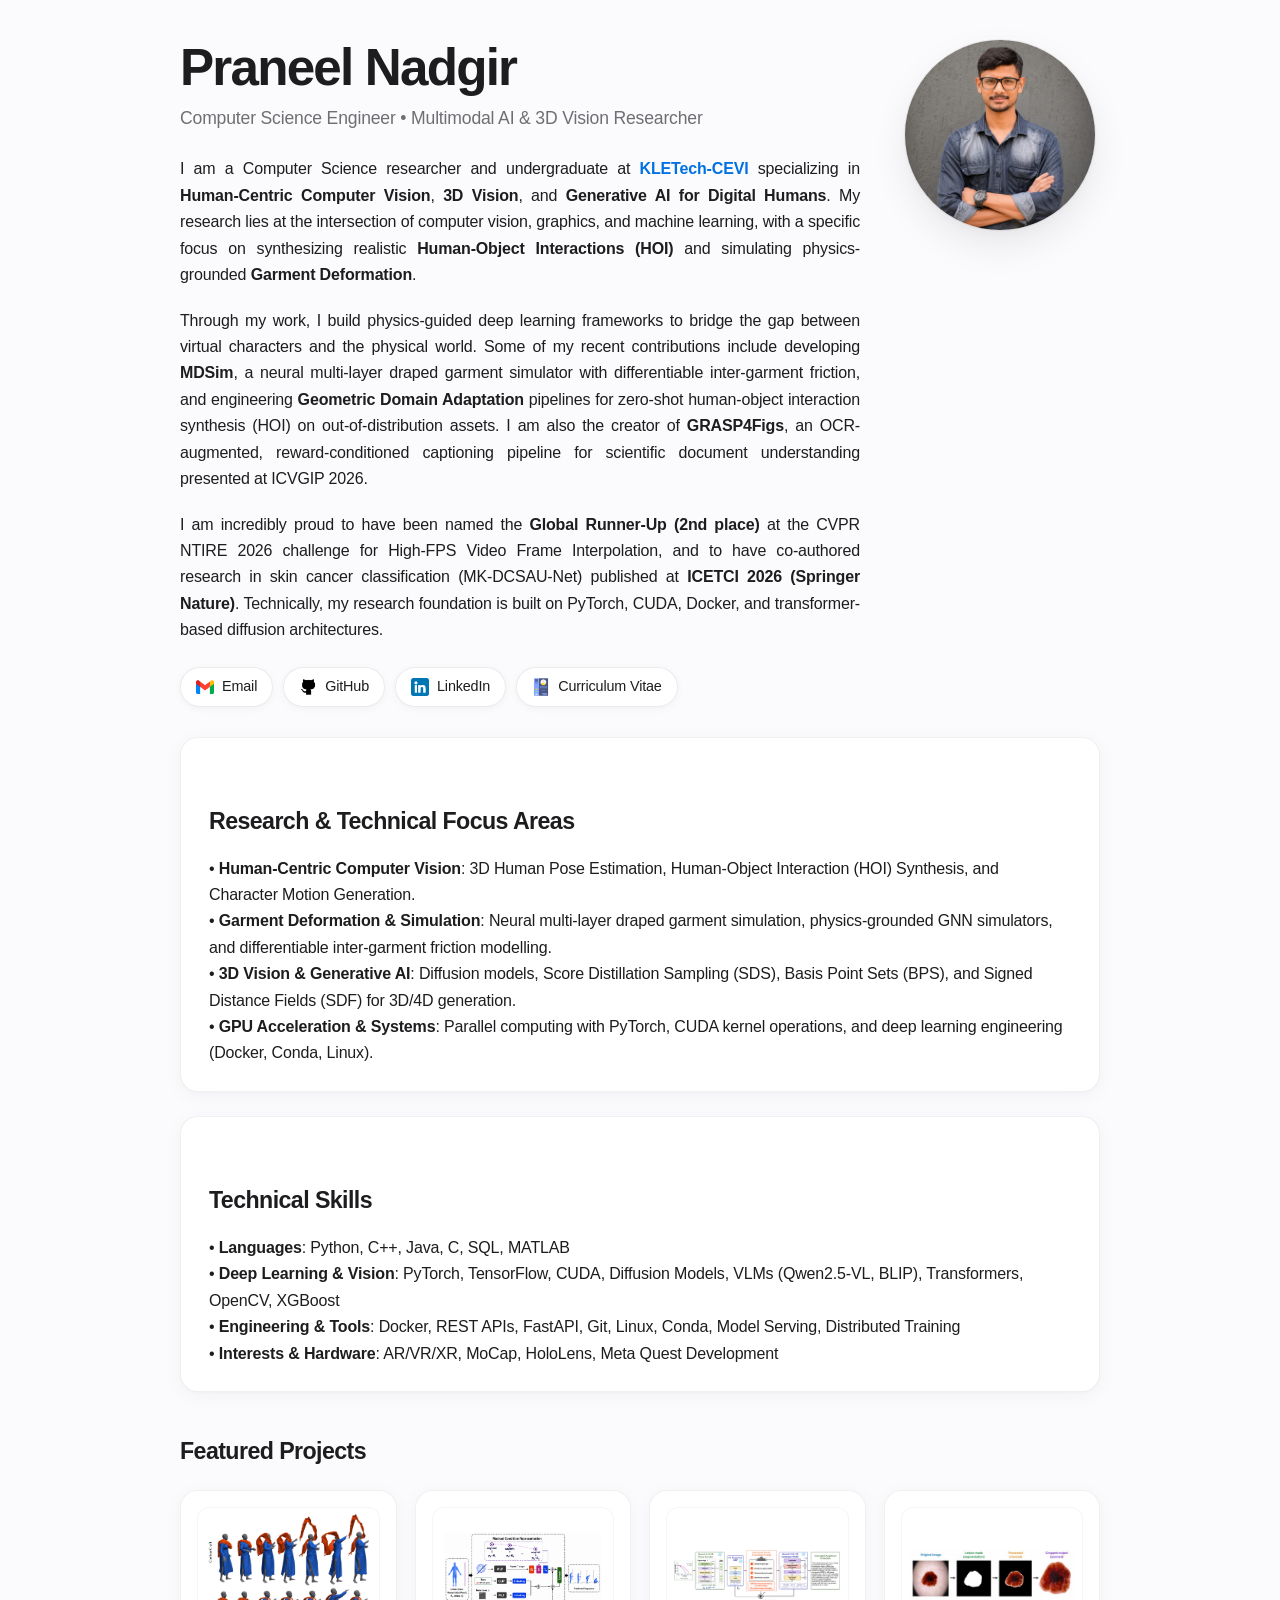
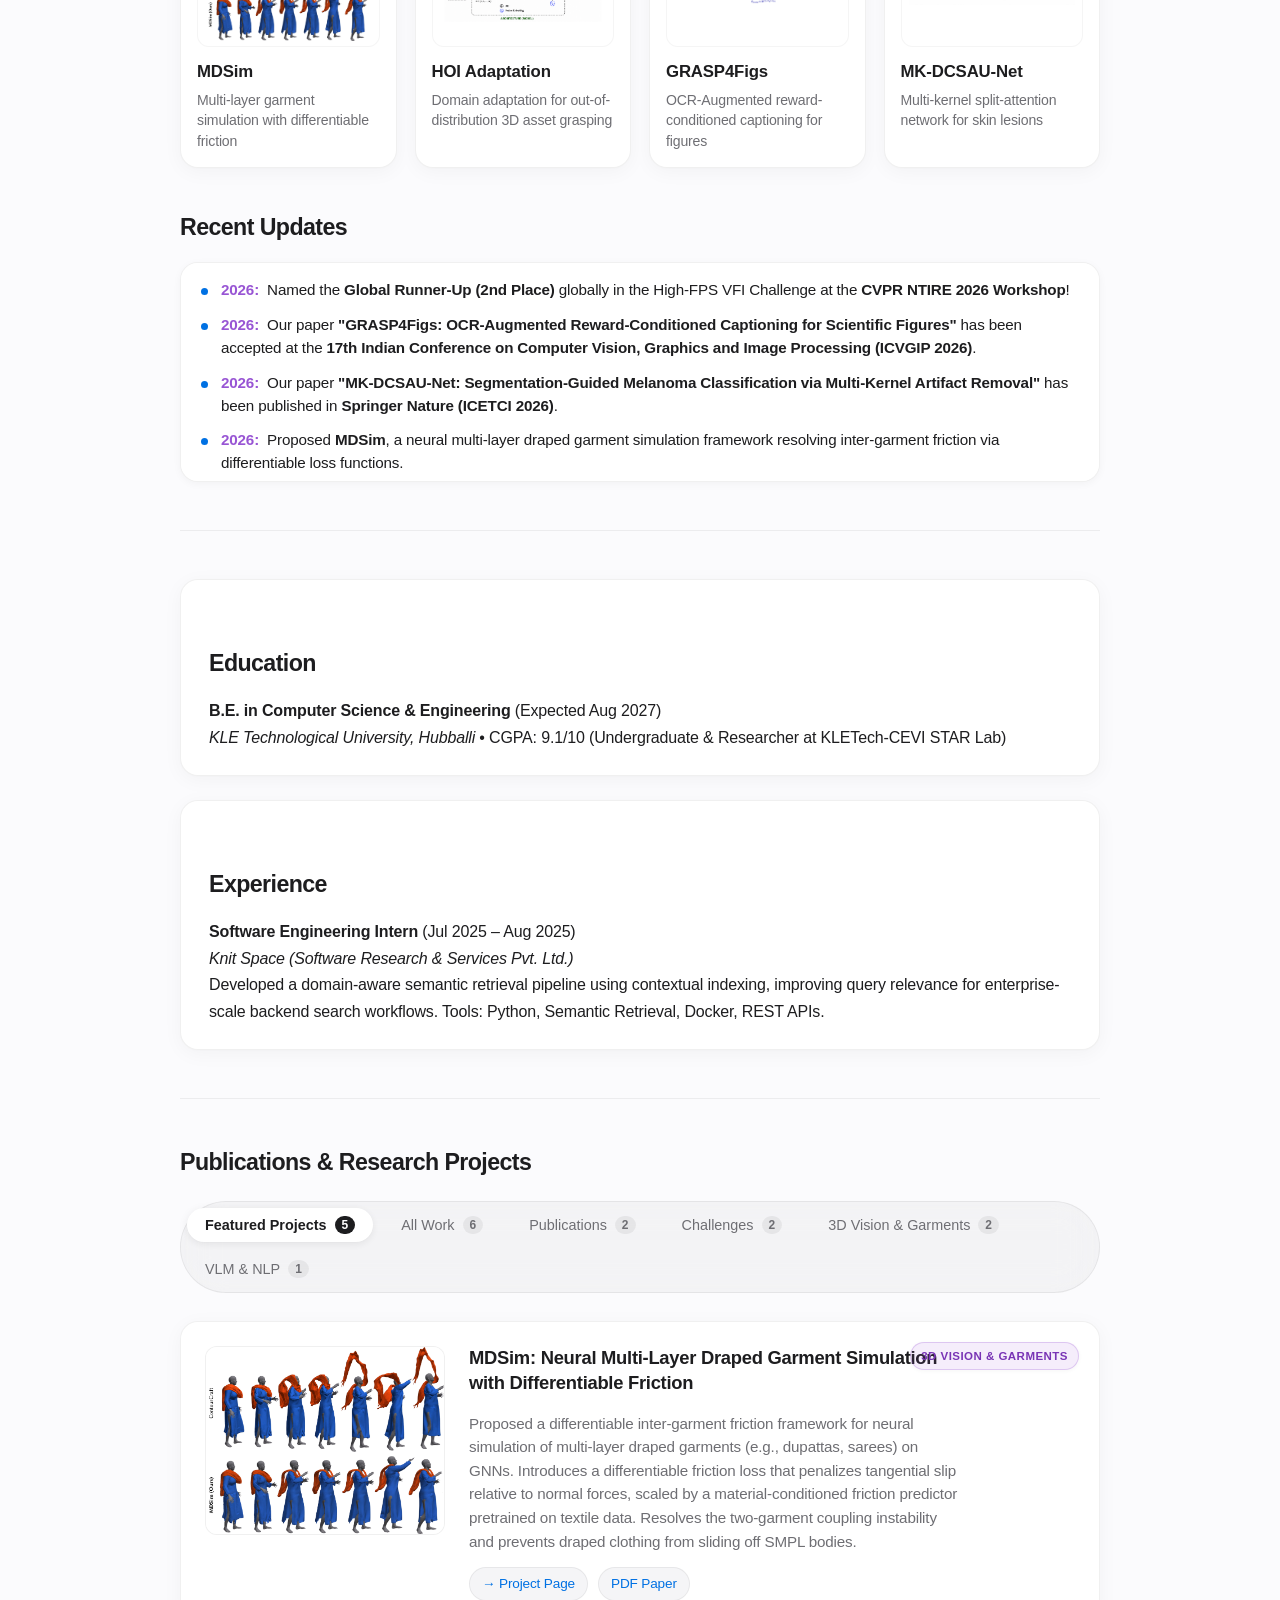
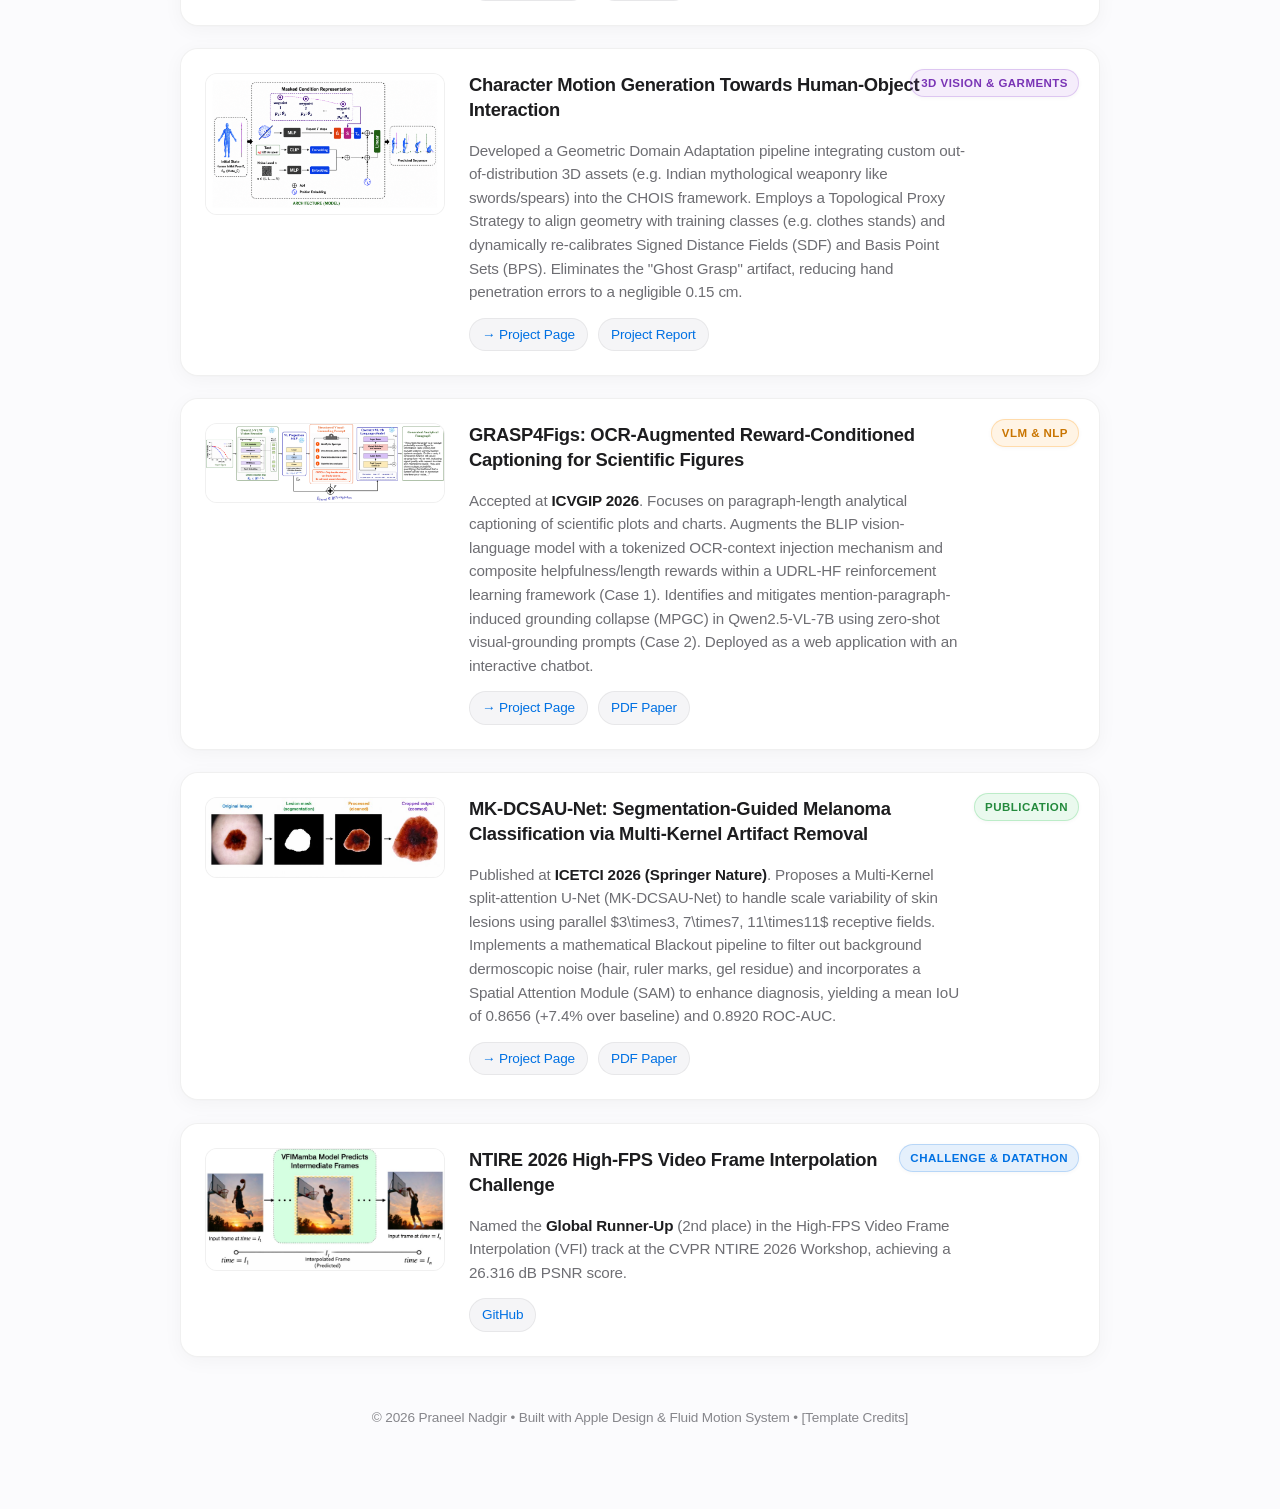
==== commit 41be7c18: "Add custom project preview images for MDSim, GRASP4Figs, MK-DCSAU-Net, and NTIRE 2026" ====
--- a/index.html
+++ b/index.html
@@ -93,7 +93,7 @@
         <div class="project-card">
           <a href="projects/mdsim.html">
             <div class="project-img-container">
-              <img src="images/project.png" alt="MDSim">
+              <img src="images/MDSim-result.jpeg" alt="MDSim">
             </div>
             <strong>MDSim</strong>
           </a>
@@ -113,7 +113,7 @@
         <div class="project-card">
           <a href="projects/grasp4figs.html">
             <div class="project-img-container">
-              <img src="images/project.png" alt="GRASP4Figs">
+              <img src="images/GRASP4Figs.jpg" alt="GRASP4Figs">
             </div>
             <strong>GRASP4Figs</strong>
           </a>
@@ -123,7 +123,7 @@
         <div class="project-card">
           <a href="projects/mk_dcsau_net.html">
             <div class="project-img-container">
-              <img src="images/project.png" alt="MK-DCSAU-Net">
+              <img src="images/MKDCSA.jpg" alt="MK-DCSAU-Net">
             </div>
             <strong>MK-DCSAU-Net</strong>
           </a>
@@ -184,7 +184,7 @@
         <!-- Project 1: MDSim -->
         <div class="publication-card" id="mdsim">
           <div class="pub-image">
-            <img src='images/project.png' alt="MDSim Preview">
+            <img src='images/MDSim-result.jpeg' alt="MDSim Preview">
           </div>
           <div class="pub-content">
             <div class="pub-tag tag-poster tag-selected">3D Vision & Garments</div>
@@ -220,7 +220,7 @@
         <!-- Project 3: GRASP4Figs -->
         <div class="publication-card" id="grasp4figs">
           <div class="pub-image">
-            <img src='images/project.png' alt="GRASP4Figs Preview">
+            <img src='images/GRASP4Figs.jpg' alt="GRASP4Figs Preview">
           </div>
           <div class="pub-content">
             <div class="pub-tag tag-report tag-selected tag-conference">VLM & NLP</div>
@@ -238,7 +238,7 @@
         <!-- Project 4: MK-DCSAU-Net -->
         <div class="publication-card" id="mk-dcsau-net">
           <div class="pub-image">
-            <img src='images/project.png' alt="MK-DCSAU-Net Preview">
+            <img src='images/MKDCSA.jpg' alt="MK-DCSAU-Net Preview">
           </div>
           <div class="pub-content">
             <div class="pub-tag tag-conference tag-selected">Publication</div>
@@ -256,7 +256,7 @@
         <!-- Project 5: NTIRE Challenge -->
         <div class="publication-card">
           <div class="pub-image">
-            <img src='images/project.png' alt="NTIRE 2026">
+            <img src='images/NTIRE2026.jpg' alt="NTIRE 2026">
           </div>
           <div class="pub-content">
             <div class="pub-tag tag-workshop tag-selected">Challenge & Datathon</div>
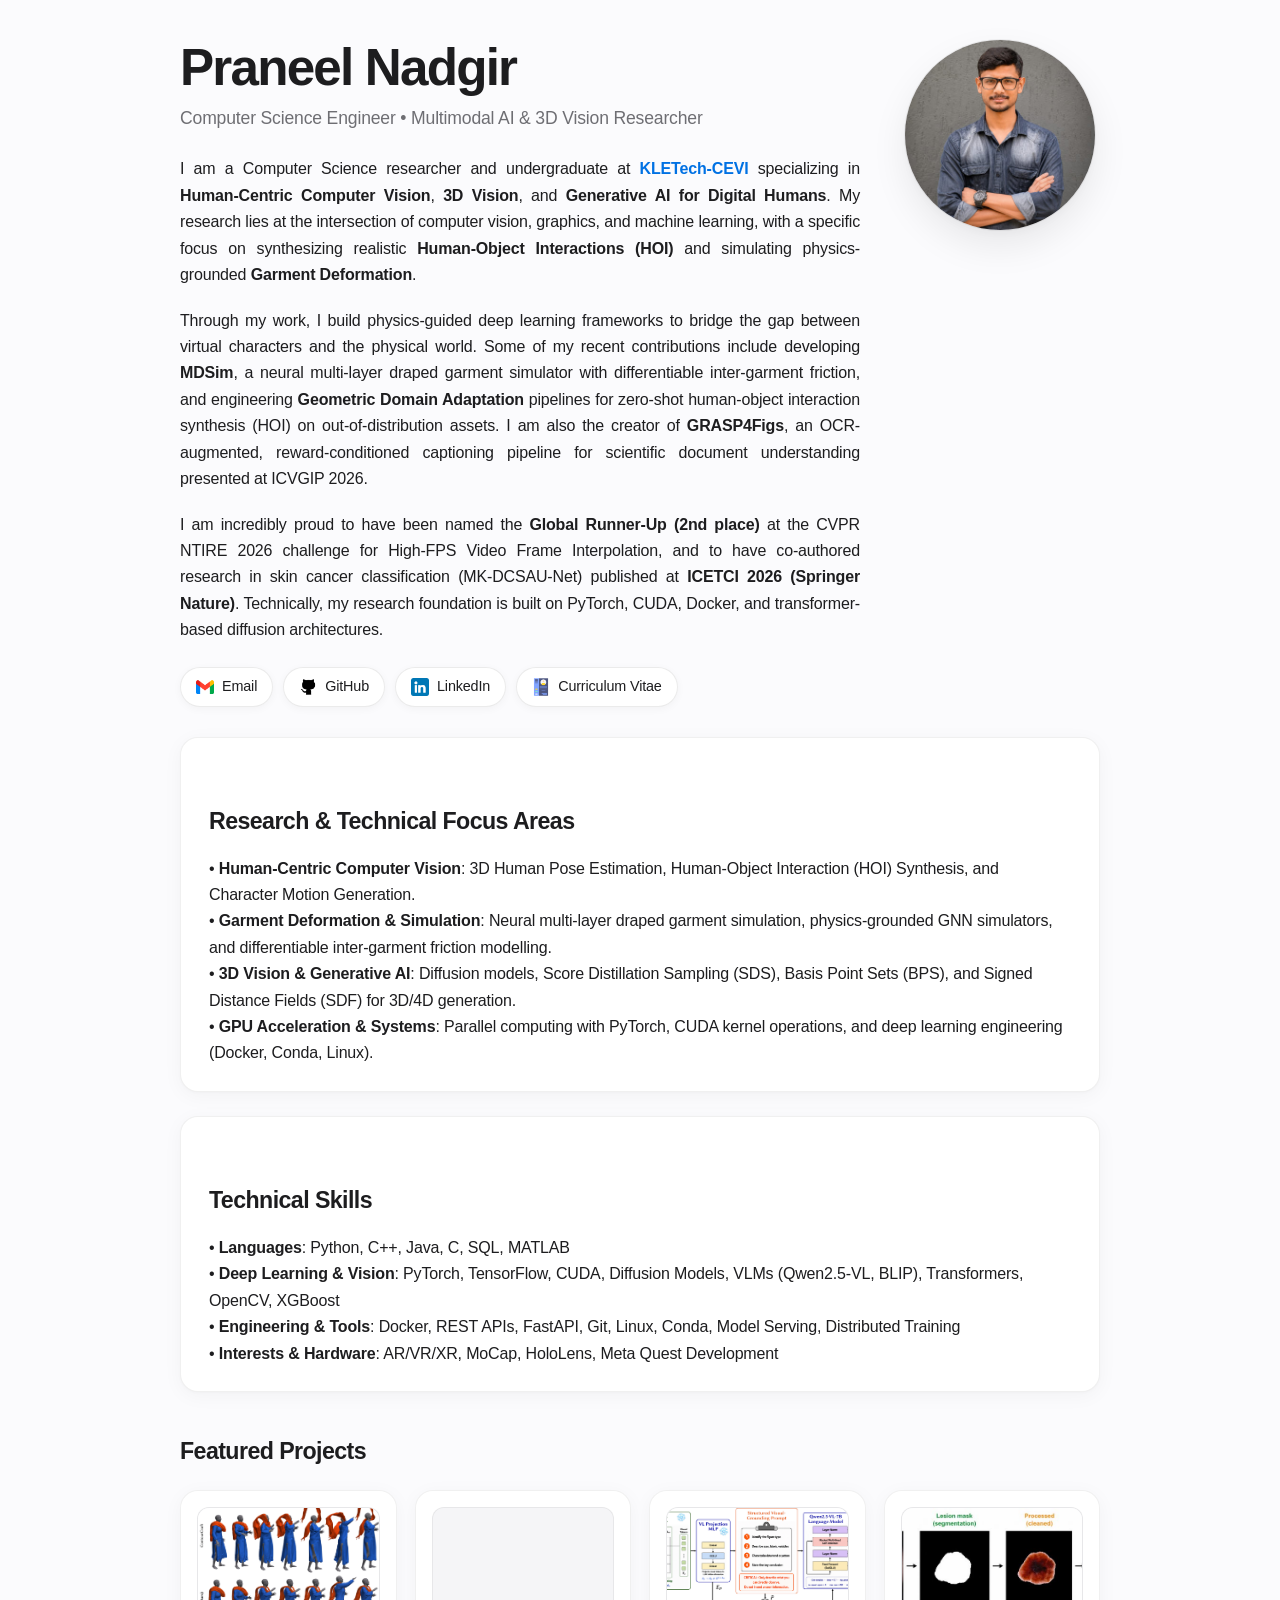
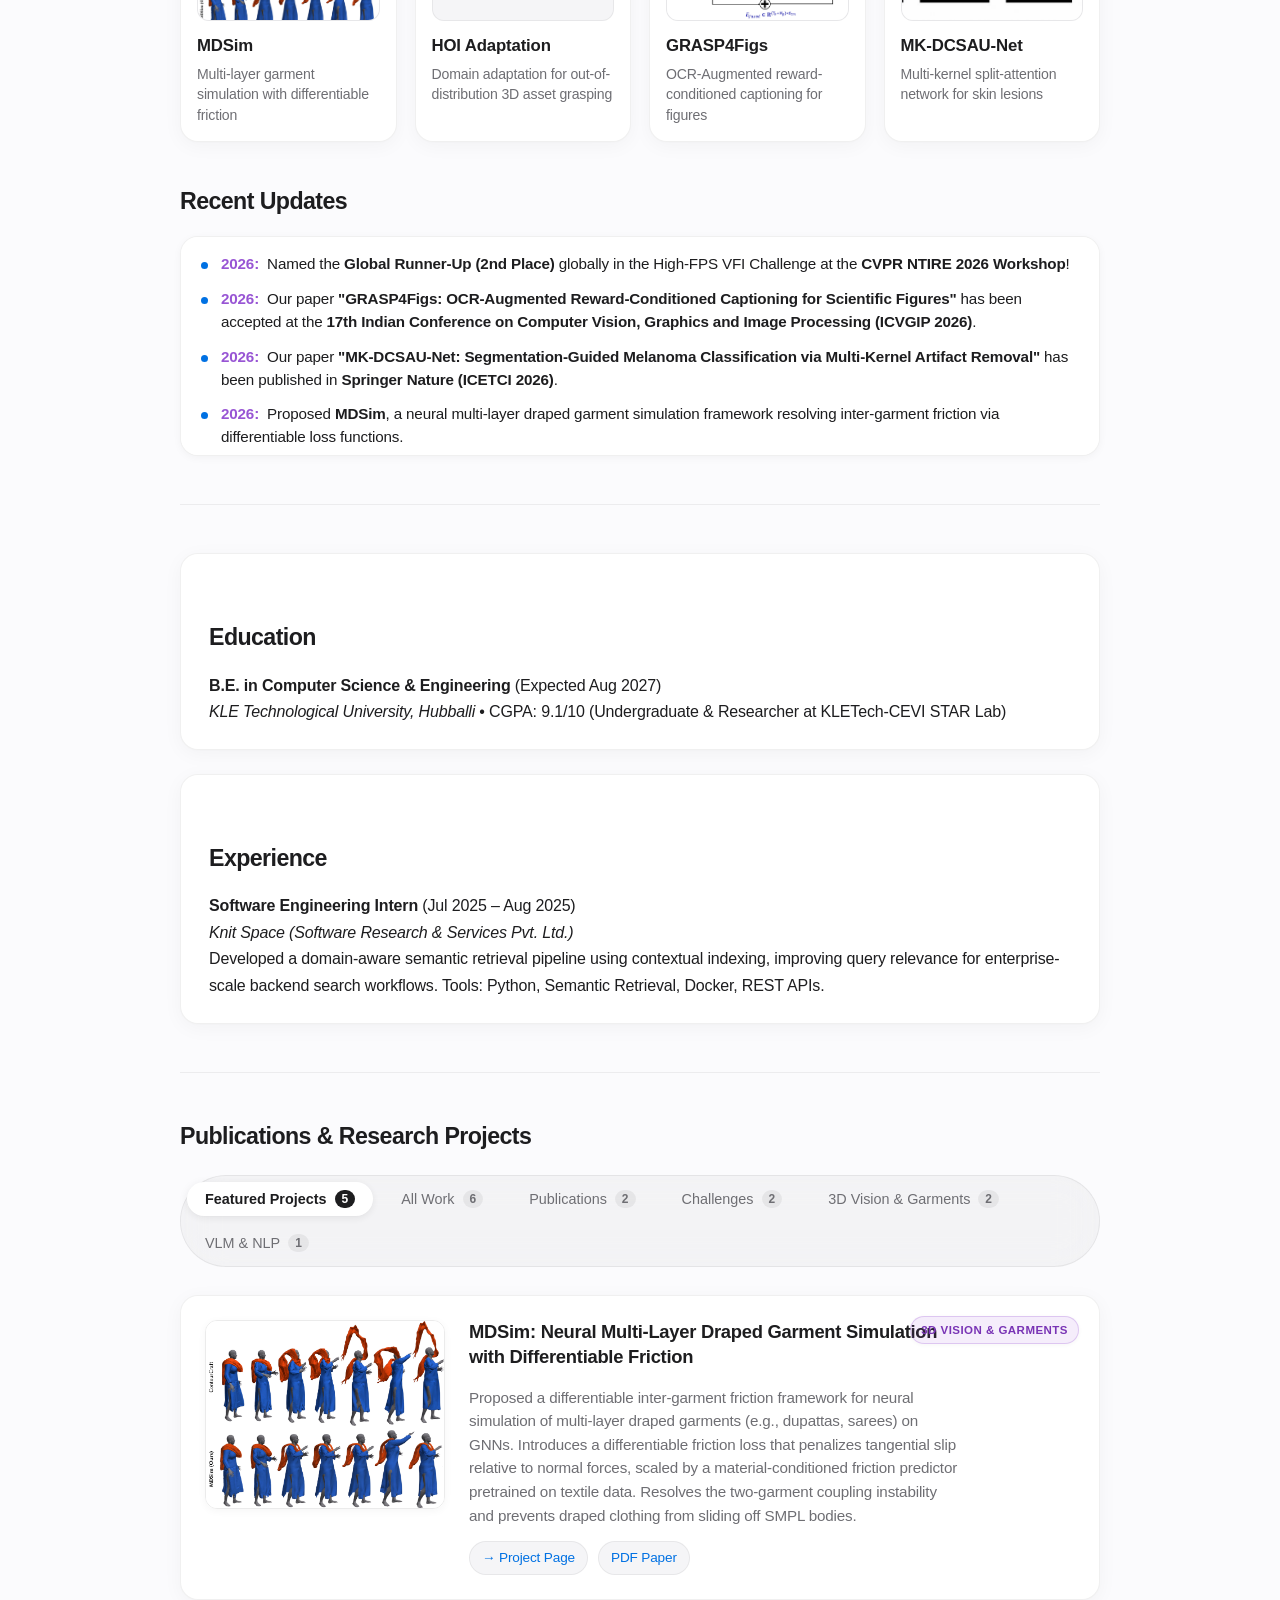
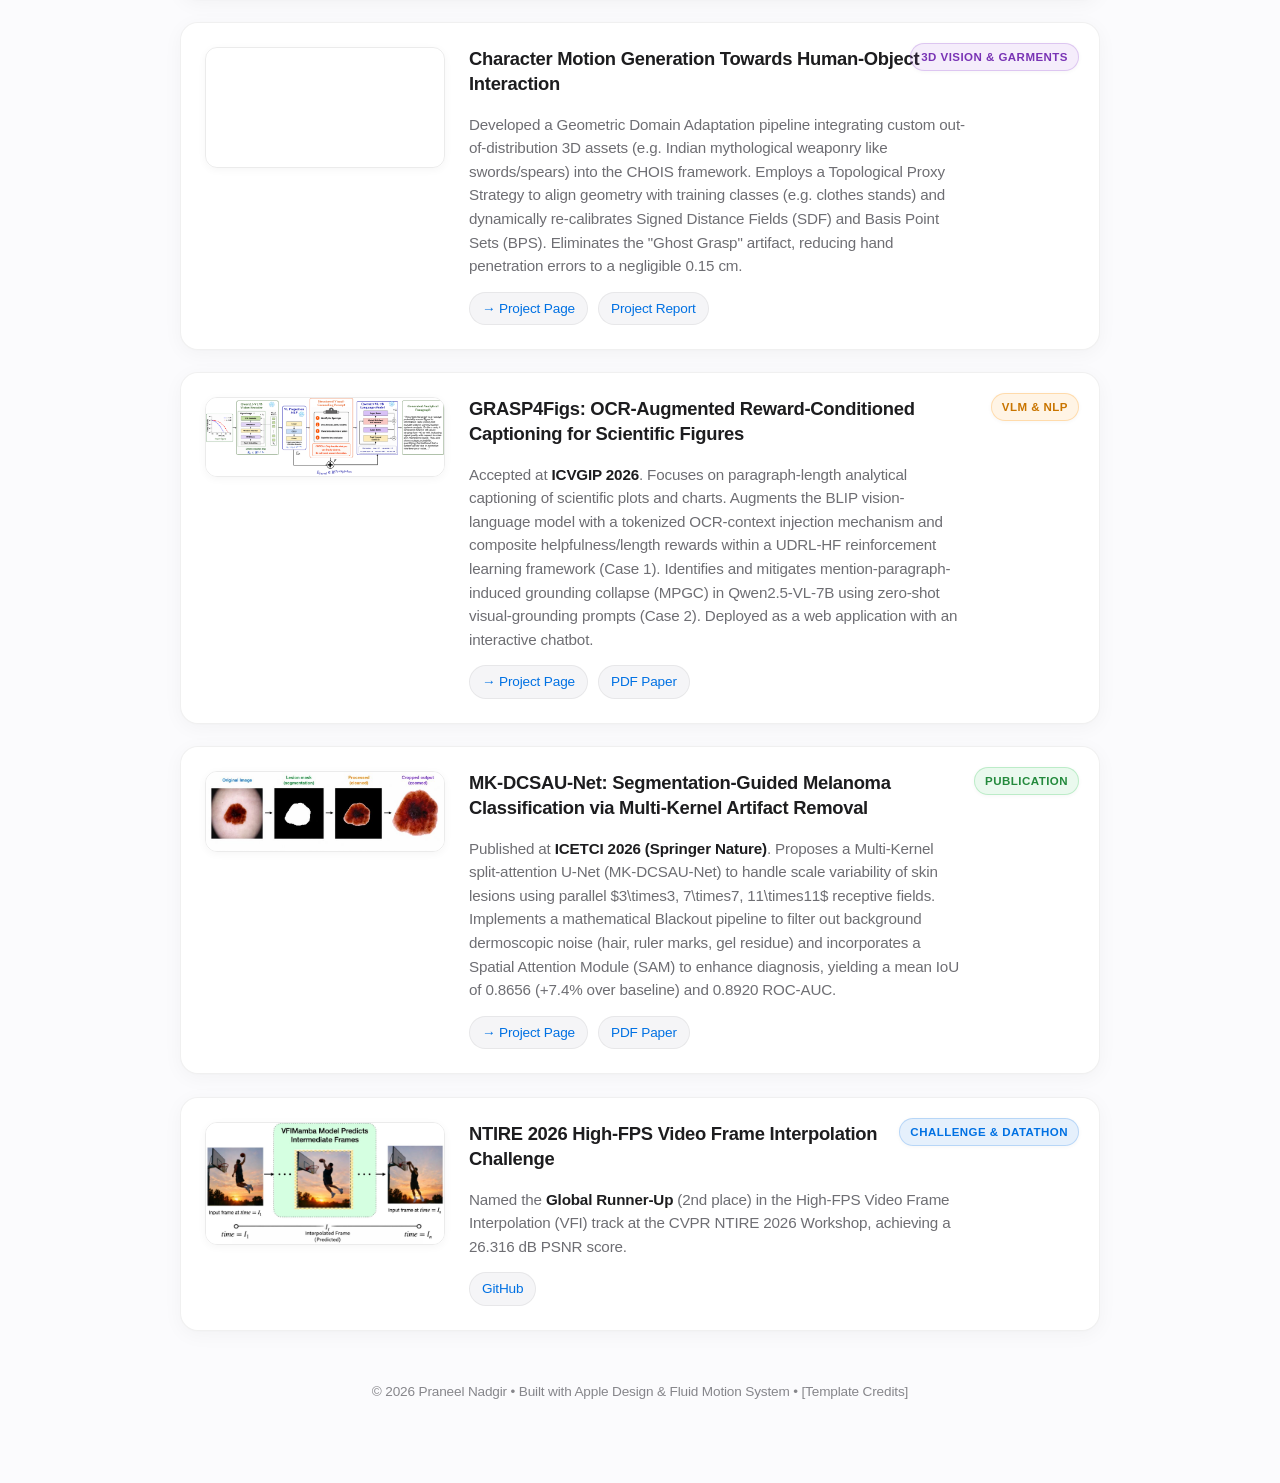
==== commit b3c07438: "Eliminate wasted thumbnail space and set HOI project icon to interactive video preview" ====
--- a/index.html
+++ b/index.html
@@ -103,7 +103,9 @@
         <div class="project-card">
           <a href="projects/hoi_adaptation.html">
             <div class="project-img-container">
-              <img src="images/HOI_ARCHI_image.png" alt="HOI Adaptation">
+              <video autoplay loop muted playsinline>
+                <source src="videos/hoi_preview.mp4" type="video/mp4">
+              </video>
             </div>
             <strong>HOI Adaptation</strong>
           </a>
@@ -202,7 +204,9 @@
         <!-- Project 2: HOI Adaptation -->
         <div class="publication-card" id="hoi-adaptation">
           <div class="pub-image">
-            <img src='images/HOI_ARCHI_image.png' alt="HOI Architecture">
+            <video autoplay loop muted playsinline>
+              <source src="videos/hoi_preview.mp4" type="video/mp4">
+            </video>
           </div>
           <div class="pub-content">
             <div class="pub-tag tag-poster tag-selected">3D Vision & Garments</div>
--- a/styles.css
+++ b/styles.css
@@ -312,26 +312,27 @@
 
 .project-img-container {
   width: 100%;
-  height: 140px;
+  aspect-ratio: 16 / 10;
   border-radius: var(--radius-md);
-  background: #ffffff;
-  display: flex;
-  align-items: center;
-  justify-content: center;
+  background: var(--bg-secondary);
+  display: block;
   overflow: hidden;
   margin-bottom: 12px;
-  border: 1px solid rgba(0, 0, 0, 0.04);
-}
-
-.project-img-container img {
-  max-width: 92%;
-  max-height: 92%;
-  object-fit: contain;
+  border: 1px solid var(--border-light);
+}
+
+.project-img-container img,
+.project-img-container video {
+  width: 100%;
+  height: 100%;
+  object-fit: cover;
+  display: block;
   transition: transform var(--duration-normal) var(--ease-apple);
 }
 
 @media (hover: hover) and (pointer: fine) {
-  .project-card:hover .project-img-container img {
+  .project-card:hover .project-img-container img,
+  .project-card:hover .project-img-container video {
     transform: scale(1.04);
   }
 }
@@ -501,19 +502,31 @@
 
 .pub-image {
   flex: 0 0 240px;
+  width: 240px;
   max-width: 240px;
   border-radius: var(--radius-md);
   overflow: hidden;
-  border: 1px solid var(--border-light);
-  background: #ffffff;
+  border: 1px solid var(--border-subtle);
+  background: transparent;
+  align-self: flex-start;
+  box-shadow: var(--shadow-subtle);
+  line-height: 0;
 }
 
 .pub-image img,
 .pub-image video {
   width: 100%;
-  height: 100%;
-  object-fit: contain;
+  height: auto;
   display: block;
+  object-fit: cover;
+  transition: transform var(--duration-normal) var(--ease-apple);
+}
+
+@media (hover: hover) and (pointer: fine) {
+  .publication-card:hover .pub-image img,
+  .publication-card:hover .pub-image video {
+    transform: scale(1.02);
+  }
 }
 
 .pub-content {
@@ -696,9 +709,10 @@
   }
 
   .pub-image {
-    flex: 0 0 100%;
+    flex: 0 0 auto;
+    width: 100%;
     max-width: 100%;
-    height: 180px;
+    height: auto;
   }
 
   .pub-content {
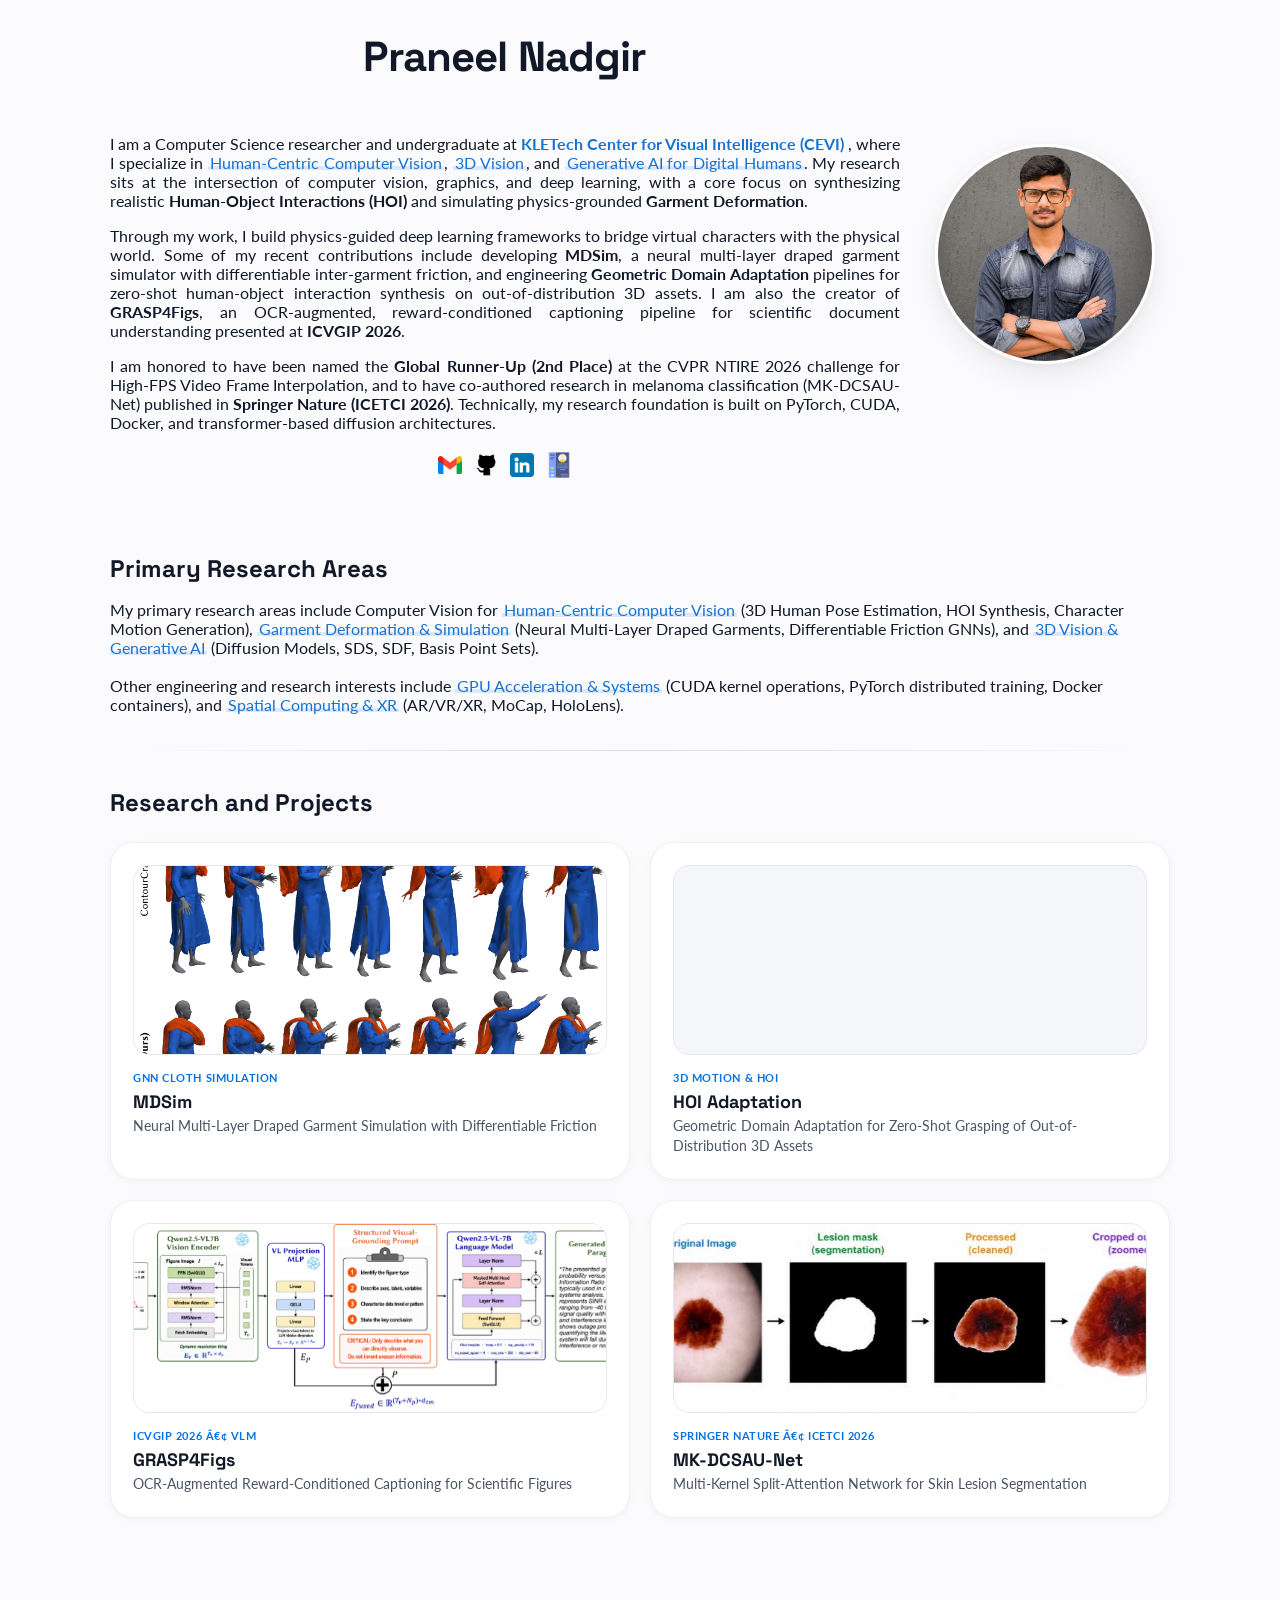
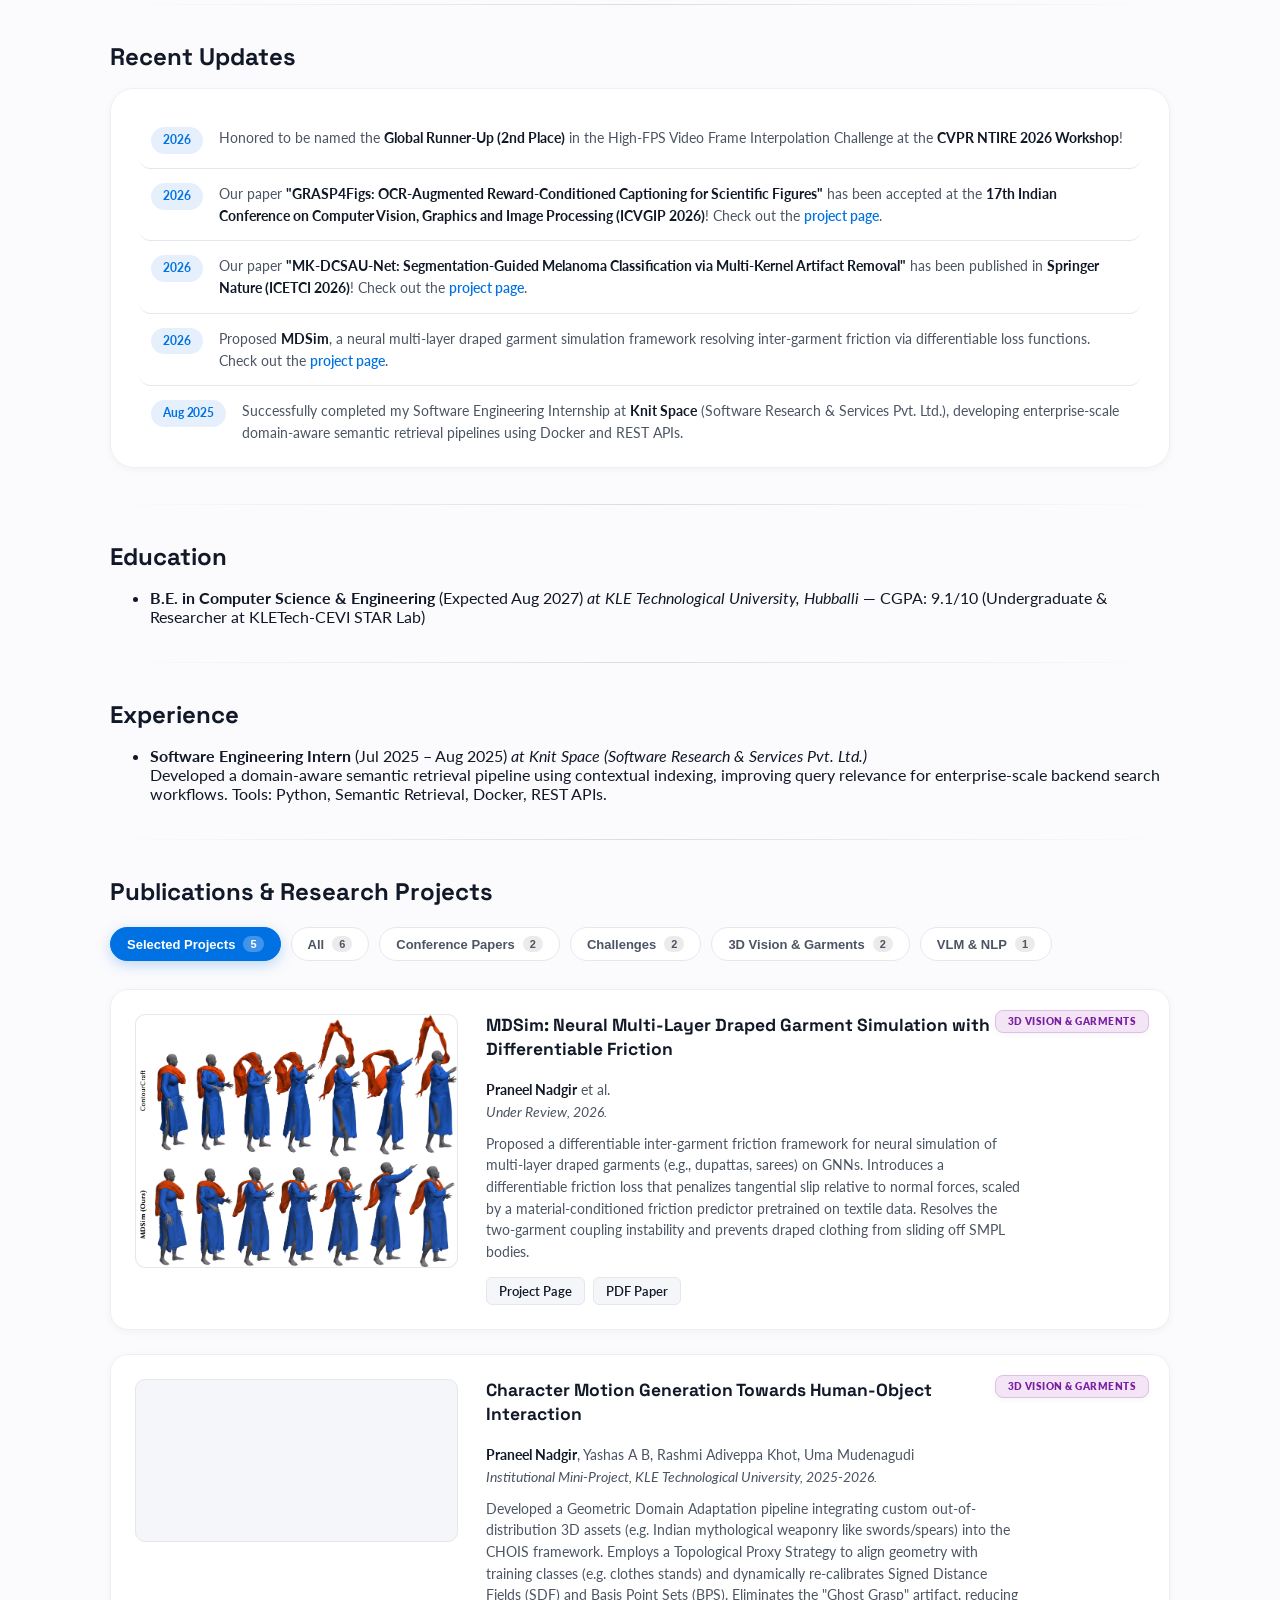
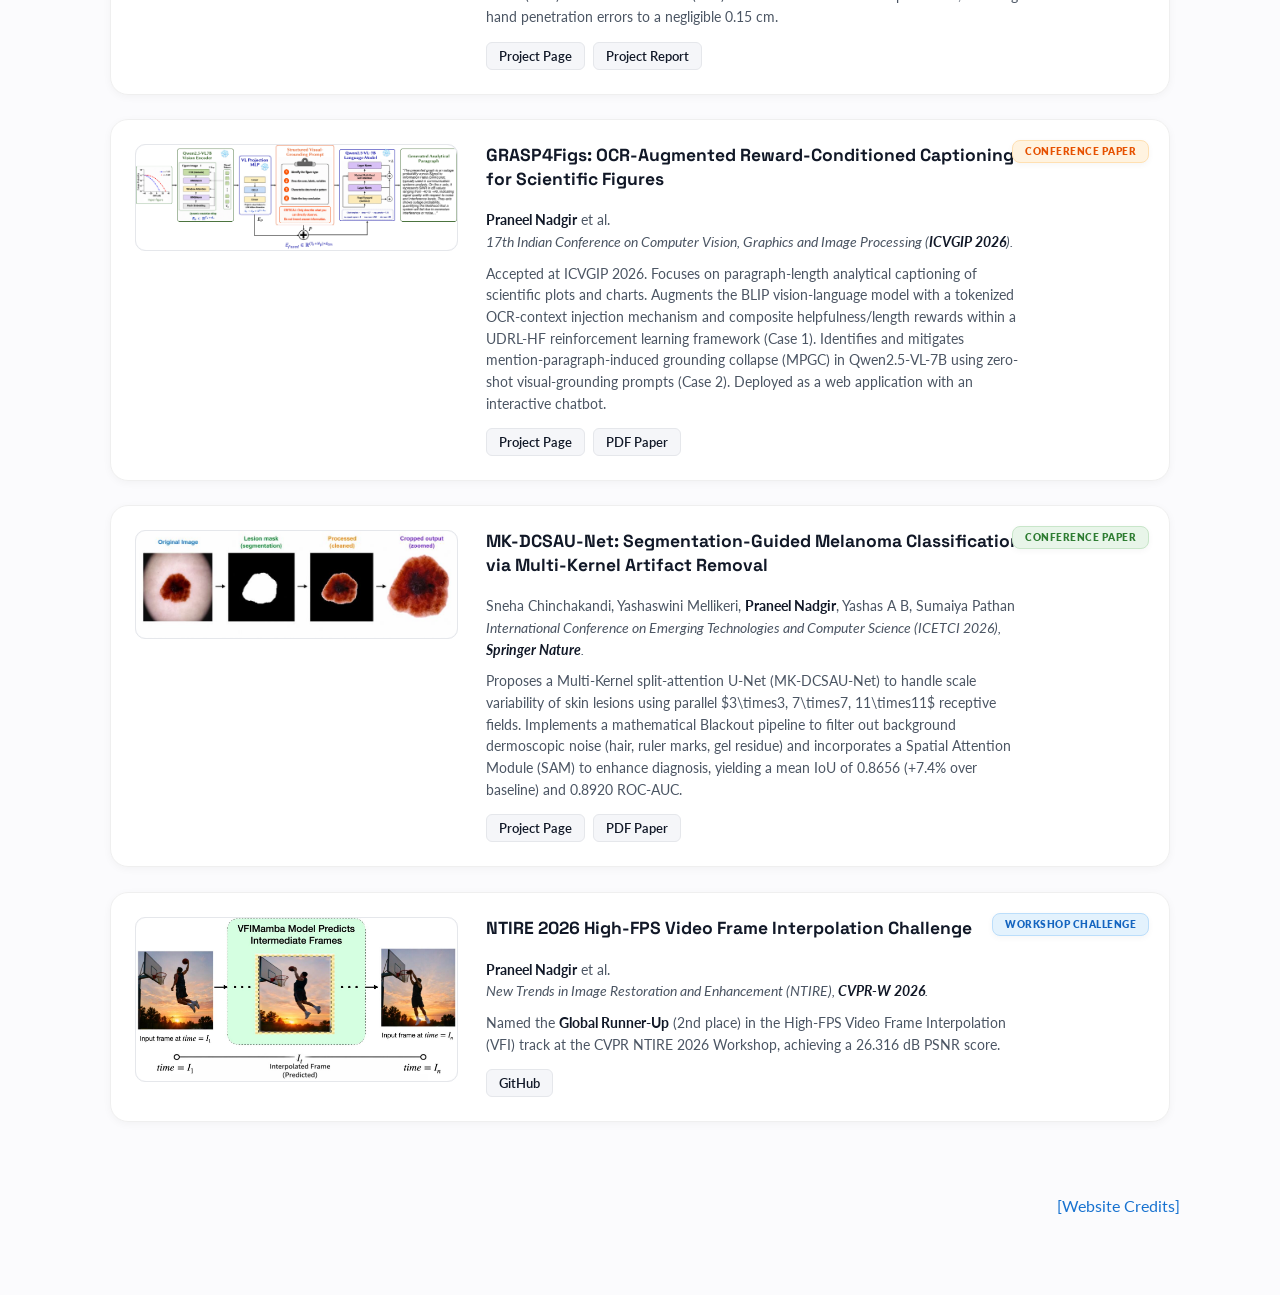
==== commit ab5e181f: "Adopt Nikhil Akalwadi research design system, bento grid, and project page templates" ====
--- a/index.html
+++ b/index.html
@@ -1,4 +1,4 @@
-<!DOCTYPE html>
+<!DOCTYPE HTML PUBLIC "-//W3C//DTD HTML 4.01 Transitional//EN">
 <html lang="en">
 
 <head>
@@ -12,293 +12,383 @@
     gtag('config', 'UA-129673183-1');
   </script>
 
-  <meta charset="UTF-8">
   <meta name="viewport" content="width=device-width, initial-scale=1.0">
   <title>Praneel Nadgir | Human-Centric Computer Vision & 3D Vision Researcher</title>
   <link rel="icon" href="images/favicon_io/N.jpeg" type="image/x-icon">
+  <meta http-equiv="Content-Type" content="text/html; charset=us-ascii">
+
+  <!-- Fonts matching Nikhil Akalwadi's research portfolio -->
+  <link rel="preconnect" href="https://fonts.googleapis.com">
+  <link rel="preconnect" href="https://fonts.gstatic.com" crossorigin>
+  <link href="https://fonts.googleapis.com/css2?family=Plus+Jakarta+Sans:ital,wght@0,300;0,400;0,500;0,600;0,700;0,800;1,400;1,600&family=Space+Grotesk:wght@500;600;700&family=Lato:400,700,400italic,700italic&display=swap" rel="stylesheet">
   <link rel="stylesheet" href="styles.css">
 </head>
 
 <body>
   
-  <div class="site-container">
-    
-    <!-- Hero Section: Bio & Profile Picture -->
-    <header class="hero-section">
-      <div class="hero-bio">
-        <div class="hero-title-group">
-          <h1>Praneel Nadgir</h1>
-          <div class="hero-subtitle">Computer Science Engineer &bull; Multimodal AI & 3D Vision Researcher</div>
-        </div>
-        
-        <p class="justify">
-          I am a Computer Science researcher and undergraduate at <strong><a href="https://cevi.co.in" target="_blank" rel="noopener noreferrer">KLETech-CEVI</a></strong> specializing in <strong>Human-Centric Computer Vision</strong>, <strong>3D Vision</strong>, and <strong>Generative AI for Digital Humans</strong>. My research lies at the intersection of computer vision, graphics, and machine learning, with a specific focus on synthesizing realistic <strong>Human-Object Interactions (HOI)</strong> and simulating physics-grounded <strong>Garment Deformation</strong>.
-        </p>
-
-        <p class="justify">
-          Through my work, I build physics-guided deep learning frameworks to bridge the gap between virtual characters and the physical world. Some of my recent contributions include developing <strong>MDSim</strong>, a neural multi-layer draped garment simulator with differentiable inter-garment friction, and engineering <strong>Geometric Domain Adaptation</strong> pipelines for zero-shot human-object interaction synthesis (HOI) on out-of-distribution assets. I am also the creator of <strong>GRASP4Figs</strong>, an OCR-augmented, reward-conditioned captioning pipeline for scientific document understanding presented at ICVGIP 2026.
-        </p>
-
-        <p class="justify">
-          I am incredibly proud to have been named the <strong>Global Runner-Up (2nd place)</strong> at the CVPR NTIRE 2026 challenge for High-FPS Video Frame Interpolation, and to have co-authored research in skin cancer classification (MK-DCSAU-Net) published at <strong>ICETCI 2026 (Springer Nature)</strong>. Technically, my research foundation is built on PyTorch, CUDA, Docker, and transformer-based diffusion architectures.
-        </p>
-
-        <div class="social-links">
-          <a href="mailto:praneelnagir@gmail.com" class="social-badge">
-            <img src="images/gmail.png" alt="Email"> Email
-          </a>
-          <a href="https://github.com/Praneel2005" target="_blank" rel="noopener noreferrer" class="social-badge">
-            <img src="images/github.png" alt="GitHub"> GitHub
-          </a>
-          <a href="https://www.linkedin.com/in/praneel-nadgir/" target="_blank" rel="noopener noreferrer" class="social-badge">
-            <img src="images/linkedin.png" alt="LinkedIn"> LinkedIn
-          </a>
-          <a href="data/Praneel_Nadgir_CV.pdf" target="_blank" class="social-badge">
-            <img src="images/cv.png" alt="CV"> Curriculum Vitae
-          </a>
-        </div>
-      </div>
-      
-      <div class="hero-avatar-wrapper">
-        <img src="images/praneel.jpg" class="hero-avatar" alt="Praneel Nadgir">
-      </div>
-    </header>
-
-    <!-- Research & Focus Areas -->
-    <section class="content-card">
-      <h2>Research & Technical Focus Areas</h2>
-      <p style="margin-bottom: 0;">
-        &bull; <strong>Human-Centric Computer Vision</strong>: 3D Human Pose Estimation, Human-Object Interaction (HOI) Synthesis, and Character Motion Generation.<br>
-        &bull; <strong>Garment Deformation & Simulation</strong>: Neural multi-layer draped garment simulation, physics-grounded GNN simulators, and differentiable inter-garment friction modelling.<br>
-        &bull; <strong>3D Vision & Generative AI</strong>: Diffusion models, Score Distillation Sampling (SDS), Basis Point Sets (BPS), and Signed Distance Fields (SDF) for 3D/4D generation.<br>
-        &bull; <strong>GPU Acceleration & Systems</strong>: Parallel computing with PyTorch, CUDA kernel operations, and deep learning engineering (Docker, Conda, Linux).
-      </p>
-    </section>
-
-    <!-- Technical Skills -->
-    <section class="content-card">
-      <h2>Technical Skills</h2>
-      <p style="margin-bottom: 0;">
-        &bull; <strong>Languages</strong>: Python, C++, Java, C, SQL, MATLAB<br>
-        &bull; <strong>Deep Learning & Vision</strong>: PyTorch, TensorFlow, CUDA, Diffusion Models, VLMs (Qwen2.5-VL, BLIP), Transformers, OpenCV, XGBoost<br>
-        &bull; <strong>Engineering & Tools</strong>: Docker, REST APIs, FastAPI, Git, Linux, Conda, Model Serving, Distributed Training<br>
-        &bull; <strong>Interests & Hardware</strong>: AR/VR/XR, MoCap, HoloLens, Meta Quest Development
-      </p>
-    </section>
-
-    <!-- Featured Projects Grid -->
-    <section>
-      <h2>Featured Projects</h2>
-      <div class="projects-grid">
-        <div class="project-card">
-          <a href="projects/mdsim.html">
-            <div class="project-img-container">
-              <img src="images/MDSim-result.jpeg" alt="MDSim">
-            </div>
-            <strong>MDSim</strong>
-          </a>
-          <p>Multi-layer garment simulation with differentiable friction</p>
-        </div>
-
-        <div class="project-card">
-          <a href="projects/hoi_adaptation.html">
-            <div class="project-img-container">
-              <video autoplay loop muted playsinline>
-                <source src="videos/hoi_preview.mp4" type="video/mp4">
-              </video>
-            </div>
-            <strong>HOI Adaptation</strong>
-          </a>
-          <p>Domain adaptation for out-of-distribution 3D asset grasping</p>
-        </div>
-
-        <div class="project-card">
-          <a href="projects/grasp4figs.html">
-            <div class="project-img-container">
-              <img src="images/GRASP4Figs.jpg" alt="GRASP4Figs">
-            </div>
-            <strong>GRASP4Figs</strong>
-          </a>
-          <p>OCR-Augmented reward-conditioned captioning for figures</p>
-        </div>
-
-        <div class="project-card">
-          <a href="projects/mk_dcsau_net.html">
-            <div class="project-img-container">
-              <img src="images/MKDCSA.jpg" alt="MK-DCSAU-Net">
-            </div>
-            <strong>MK-DCSAU-Net</strong>
-          </a>
-          <p>Multi-kernel split-attention network for skin lesions</p>
-        </div>
-      </div>
-    </section>
-
-    <!-- Recent Updates -->
-    <section>
-      <h2>Recent Updates</h2>
-      <div class="updates-container"> 
-        <ul>
-          <li><span class="update-date">2026:</span> Named the <strong>Global Runner-Up (2nd Place)</strong> globally in the High-FPS VFI Challenge at the <strong>CVPR NTIRE 2026 Workshop</strong>!</li>
-          <li><span class="update-date">2026:</span> Our paper <strong>"GRASP4Figs: OCR-Augmented Reward-Conditioned Captioning for Scientific Figures"</strong> has been accepted at the <strong>17th Indian Conference on Computer Vision, Graphics and Image Processing (ICVGIP 2026)</strong>.</li>
-          <li><span class="update-date">2026:</span> Our paper <strong>"MK-DCSAU-Net: Segmentation-Guided Melanoma Classification via Multi-Kernel Artifact Removal"</strong> has been published in <strong>Springer Nature (ICETCI 2026)</strong>.</li>
-          <li><span class="update-date">2026:</span> Proposed <strong>MDSim</strong>, a neural multi-layer draped garment simulation framework resolving inter-garment friction via differentiable loss functions.</li>
-          <li><span class="update-date">Aug 2025:</span> Successfully completed my Software Engineering Internship at <strong>Knit Space</strong>, implementing enterprise semantic retrieval pipelines.</li>
-        </ul>
-      </div>
-    </section>
-    
-    <hr class="apple-divider">
-
-    <!-- Education & Experience -->
-    <section class="content-card">
-      <h2>Education</h2>
-      <p style="margin-bottom: 0;">
-        <strong>B.E. in Computer Science & Engineering</strong> (Expected Aug 2027)<br>
-        <em>KLE Technological University, Hubballi</em> &bull; CGPA: 9.1/10 (Undergraduate & Researcher at KLETech-CEVI STAR Lab)
-      </p>
-    </section>
-
-    <section class="content-card">
-      <h2>Experience</h2>
-      <p style="margin-bottom: 0;">
-        <strong>Software Engineering Intern</strong> (Jul 2025 &ndash; Aug 2025)<br>
-        <em>Knit Space (Software Research & Services Pvt. Ltd.)</em><br>
-        Developed a domain-aware semantic retrieval pipeline using contextual indexing, improving query relevance for enterprise-scale backend search workflows. Tools: Python, Semantic Retrieval, Docker, REST APIs.
-      </p>
-    </section>
-    
-    <hr class="apple-divider">  
-
-    <!-- Publications & Projects Section -->
-    <section>
-      <h2>Publications & Research Projects</h2>
-      <div class="pub-filters">
-        <button class="filter-btn active" data-filter="tag-selected">Featured Projects <span class="count"></span></button>
-        <button class="filter-btn" data-filter="all">All Work <span class="count"></span></button>
-        <button class="filter-btn" data-filter="tag-conference">Publications <span class="count"></span></button>
-        <button class="filter-btn" data-filter="tag-workshop">Challenges <span class="count"></span></button>
-        <button class="filter-btn" data-filter="tag-poster">3D Vision & Garments <span class="count"></span></button>
-        <button class="filter-btn" data-filter="tag-report">VLM & NLP <span class="count"></span></button>
-      </div>
-
-      <div class="publications-section">
-        <!-- Project 1: MDSim -->
-        <div class="publication-card" id="mdsim">
-          <div class="pub-image">
-            <img src='images/MDSim-result.jpeg' alt="MDSim Preview">
-          </div>
-          <div class="pub-content">
-            <div class="pub-tag tag-poster tag-selected">3D Vision & Garments</div>
-            <papertitle>MDSim: Neural Multi-Layer Draped Garment Simulation with Differentiable Friction</papertitle>
-            <p>
-              Proposed a differentiable inter-garment friction framework for neural simulation of multi-layer draped garments (e.g., dupattas, sarees) on GNNs. Introduces a differentiable friction loss that penalizes tangential slip relative to normal forces, scaled by a material-conditioned friction predictor pretrained on textile data. Resolves the two-garment coupling instability and prevents draped clothing from sliding off SMPL bodies.
-            </p>
-            <div class="pub-links">
-              <a href="projects/mdsim.html" class="pub-link-btn">&rarr; Project Page</a>
-              <a href="data/MDSim.pdf" target="_blank" class="pub-link-btn">PDF Paper</a>
-            </div>
-          </div>
-        </div>
-
-        <!-- Project 2: HOI Adaptation -->
-        <div class="publication-card" id="hoi-adaptation">
-          <div class="pub-image">
-            <video autoplay loop muted playsinline>
-              <source src="videos/hoi_preview.mp4" type="video/mp4">
-            </video>
-          </div>
-          <div class="pub-content">
-            <div class="pub-tag tag-poster tag-selected">3D Vision & Garments</div>
-            <papertitle>Character Motion Generation Towards Human-Object Interaction</papertitle>
-            <p>
-              Developed a Geometric Domain Adaptation pipeline integrating custom out-of-distribution 3D assets (e.g. Indian mythological weaponry like swords/spears) into the CHOIS framework. Employs a Topological Proxy Strategy to align geometry with training classes (e.g. clothes stands) and dynamically re-calibrates Signed Distance Fields (SDF) and Basis Point Sets (BPS). Eliminates the "Ghost Grasp" artifact, reducing hand penetration errors to a negligible 0.15 cm.
-            </p>
-            <div class="pub-links">
-              <a href="projects/hoi_adaptation.html" class="pub-link-btn">&rarr; Project Page</a>
-              <a href="data/HOI_Mini_Project_Report.pdf" target="_blank" class="pub-link-btn">Project Report</a>
-            </div>
-          </div>
-        </div>
-
-        <!-- Project 3: GRASP4Figs -->
-        <div class="publication-card" id="grasp4figs">
-          <div class="pub-image">
-            <img src='images/GRASP4Figs.jpg' alt="GRASP4Figs Preview">
-          </div>
-          <div class="pub-content">
-            <div class="pub-tag tag-report tag-selected tag-conference">VLM & NLP</div>
-            <papertitle>GRASP4Figs: OCR-Augmented Reward-Conditioned Captioning for Scientific Figures</papertitle>
-            <p>
-              Accepted at <strong>ICVGIP 2026</strong>. Focuses on paragraph-length analytical captioning of scientific plots and charts. Augments the BLIP vision-language model with a tokenized OCR-context injection mechanism and composite helpfulness/length rewards within a UDRL-HF reinforcement learning framework (Case 1). Identifies and mitigates mention-paragraph-induced grounding collapse (MPGC) in Qwen2.5-VL-7B using zero-shot visual-grounding prompts (Case 2). Deployed as a web application with an interactive chatbot.
-            </p>
-            <div class="pub-links">
-              <a href="projects/grasp4figs.html" class="pub-link-btn">&rarr; Project Page</a>
-              <a href="data/Grasp.pdf" target="_blank" class="pub-link-btn">PDF Paper</a>
-            </div>
-          </div>
-        </div>
-
-        <!-- Project 4: MK-DCSAU-Net -->
-        <div class="publication-card" id="mk-dcsau-net">
-          <div class="pub-image">
-            <img src='images/MKDCSA.jpg' alt="MK-DCSAU-Net Preview">
-          </div>
-          <div class="pub-content">
-            <div class="pub-tag tag-conference tag-selected">Publication</div>
-            <papertitle>MK-DCSAU-Net: Segmentation-Guided Melanoma Classification via Multi-Kernel Artifact Removal</papertitle>
-            <p>
-              Published at <strong>ICETCI 2026 (Springer Nature)</strong>. Proposes a Multi-Kernel split-attention U-Net (MK-DCSAU-Net) to handle scale variability of skin lesions using parallel $3\times3, 7\times7, 11\times11$ receptive fields. Implements a mathematical Blackout pipeline to filter out background dermoscopic noise (hair, ruler marks, gel residue) and incorporates a Spatial Attention Module (SAM) to enhance diagnosis, yielding a mean IoU of 0.8656 (+7.4% over baseline) and 0.8920 ROC-AUC.
-            </p>
-            <div class="pub-links">
-              <a href="projects/mk_dcsau_net.html" class="pub-link-btn">&rarr; Project Page</a>
-              <a href="data/MK_DCSAU_Net.pdf" target="_blank" class="pub-link-btn">PDF Paper</a>
-            </div>
-          </div>
-        </div>
-
-        <!-- Project 5: NTIRE Challenge -->
-        <div class="publication-card">
-          <div class="pub-image">
-            <img src='images/NTIRE2026.jpg' alt="NTIRE 2026">
-          </div>
-          <div class="pub-content">
-            <div class="pub-tag tag-workshop tag-selected">Challenge & Datathon</div>
-            <papertitle>NTIRE 2026 High-FPS Video Frame Interpolation Challenge</papertitle>
-            <p>
-              Named the <strong>Global Runner-Up</strong> (2nd place) in the High-FPS Video Frame Interpolation (VFI) track at the CVPR NTIRE 2026 Workshop, achieving a 26.316 dB PSNR score.
-            </p>
-            <div class="pub-links">
-              <a href="https://github.com/Praneel2005" target="_blank" class="pub-link-btn">GitHub</a>
-            </div>
-          </div>
-        </div>
-
-        <!-- Project 6: WiDS Datathon -->
-        <div class="publication-card">
-          <div class="pub-image">
-            <img src='images/project.png' alt="WiDS Datathon">
-          </div>
-          <div class="pub-content">
-            <div class="pub-tag tag-workshop">Challenge & Datathon</div>
-            <papertitle>ADHD Diagnosis & Sex Classification via fMRI Brain Imaging</papertitle>
-            <p>
-              Developed models for neuroimaging-based classification tasks as part of the Women in Data Science (WiDS) Datathon 2025.
-            </p>
-            <div class="pub-links">
-              <a href="https://github.com/Praneel2005" target="_blank" class="pub-link-btn">Kaggle</a>
-            </div>
-          </div>
-        </div>
-      </div>
-    </section>
-
-    <footer style="margin-top: 50px; text-align: center; font-size: 0.85rem; color: var(--text-tertiary);">
-      &copy; 2026 Praneel Nadgir &bull; Built with Apple Design & Fluid Motion System &bull; <a href="https://jonbarron.info/" style="color: var(--text-tertiary);">[Template Credits]</a>
-    </footer>
-
-  </div>
-
+  <table style="max-width: 1080px; width: 100%; margin: 0 auto;" border="0" align="center" cellspacing="0" cellpadding="0">
+    <tr>
+      <td>
+
+        <!-- Bio and Image -->
+        <table width="100%" align="center" border="0" cellspacing="0" cellpadding="10">
+          <tr>
+            <td width="75%" valign="middle">
+              <p align="center">
+                <name style="font-size: 42px;">Praneel Nadgir</name>
+              </p>
+              
+              <p>&nbsp;</p>
+              
+              <p align="justify">
+                I am a Computer Science researcher and undergraduate at 
+                <strong>
+                  <a href="https://cevi.co.in" target="_blank" rel="noopener noreferrer">
+                    KLETech Center for Visual Intelligence (CEVI)
+                  </a>
+                </strong>, 
+                where I specialize in 
+                <span class="highlight">Human-Centric Computer Vision</span>, 
+                <span class="highlight">3D Vision</span>, and 
+                <span class="highlight">Generative AI for Digital Humans</span>. 
+                My research sits at the intersection of computer vision, graphics, and deep learning, with a core focus on synthesizing realistic 
+                <strong>Human-Object Interactions (HOI)</strong> and simulating physics-grounded 
+                <strong>Garment Deformation</strong>.
+              </p>
+
+              <p align="justify">
+                Through my work, I build physics-guided deep learning frameworks to bridge virtual characters with the physical world. Some of my recent contributions include developing 
+                <strong>MDSim</strong>, a neural multi-layer draped garment simulator with differentiable inter-garment friction, and engineering 
+                <strong>Geometric Domain Adaptation</strong> pipelines for zero-shot human-object interaction synthesis on out-of-distribution 3D assets. I am also the creator of 
+                <strong>GRASP4Figs</strong>, an OCR-augmented, reward-conditioned captioning pipeline for scientific document understanding presented at <strong>ICVGIP 2026</strong>.
+              </p>
+
+              <p align="justify">
+                I am honored to have been named the 
+                <strong>Global Runner-Up (2nd Place)</strong> at the CVPR NTIRE 2026 challenge for High-FPS Video Frame Interpolation, and to have co-authored research in melanoma classification (MK-DCSAU-Net) published in 
+                <strong>Springer Nature (ICETCI 2026)</strong>. Technically, my research foundation is built on PyTorch, CUDA, Docker, and transformer-based diffusion architectures.
+              </p> 
+
+              <p align="center" style="margin-top: 20px;">
+                <a href="mailto:praneelnagir@gmail.com" title="Email"><img src="images/gmail.png" class="depth-effect" height="24"></a>&nbsp;&nbsp;
+                <a href="https://github.com/Praneel2005" target="_blank" rel="noopener noreferrer" title="GitHub"><img src="images/github.png" class="depth-effect" height="24"></a>&nbsp;&nbsp;
+                <a href="https://www.linkedin.com/in/praneel-nadgir/" target="_blank" rel="noopener noreferrer" title="LinkedIn"><img src="images/linkedin.png" class="depth-effect" height="24"></a>&nbsp;&nbsp;
+                <a href="data/Praneel_Nadgir_CV.pdf" target="_blank" title="Curriculum Vitae"><img src="images/cv.png" class="depth-effect" height="26"></a>
+              </p>
+            </td>
+
+            <td width="25%" valign="middle" align="center">
+              <img src="images/praneel.jpg" class="profile-pic" width="100%" alt="Praneel Nadgir" style="max-width: 220px;">
+            </td>
+          </tr>
+
+          <tr>
+            <td colspan="2">
+              
+              <p>&nbsp;</p>
+
+              <h2>Primary Research Areas</h2>
+              <p>
+                My primary research areas include Computer Vision for
+                <span class="highlight">Human-Centric Computer Vision</span> (3D Human Pose Estimation, HOI Synthesis, Character Motion Generation), 
+                <span class="highlight">Garment Deformation & Simulation</span> (Neural Multi-Layer Draped Garments, Differentiable Friction GNNs), and 
+                <span class="highlight">3D Vision & Generative AI</span> (Diffusion Models, SDS, SDF, Basis Point Sets).
+                <br><br>
+                Other engineering and research interests include
+                <span class="highlight">GPU Acceleration & Systems</span> (CUDA kernel operations, PyTorch distributed training, Docker containers), and 
+                <span class="highlight">Spatial Computing & XR</span> (AR/VR/XR, MoCap, HoloLens).
+              </p>
+
+              <hr class="horizontal-line">  
+
+              <h2>Research and Projects</h2>
+              <div class="projects-grid">
+                <!-- Project 1: MDSim (span 6) -->
+                <div class="project-card card-span-6">
+                  <a href="projects/mdsim.html">
+                    <div class="project-img-container">
+                      <img src="images/MDSim-result.jpeg" alt="MDSim Garment Simulation">
+                    </div>
+                    <span class="project-tag">GNN Cloth Simulation</span>
+                    <strong>MDSim</strong>
+                    <p>Neural Multi-Layer Draped Garment Simulation with Differentiable Friction</p>
+                  </a>
+                </div>
+
+                <!-- Project 2: HOI Adaptation (span 6) -->
+                <div class="project-card card-span-6">
+                  <a href="projects/hoi_adaptation.html">
+                    <div class="project-img-container">
+                      <video autoplay loop muted playsinline>
+                        <source src="videos/hoi_preview.mp4" type="video/mp4">
+                      </video>
+                    </div>
+                    <span class="project-tag">3D Motion &amp; HOI</span>
+                    <strong>HOI Adaptation</strong>
+                    <p>Geometric Domain Adaptation for Zero-Shot Grasping of Out-of-Distribution 3D Assets</p>
+                  </a>
+                </div>
+
+                <!-- Project 3: GRASP4Figs (span 6) -->
+                <div class="project-card card-span-6">
+                  <a href="projects/grasp4figs.html">
+                    <div class="project-img-container">
+                      <img src="images/GRASP4Figs.jpg" alt="GRASP4Figs">
+                    </div>
+                    <span class="project-tag">ICVGIP 2026 • VLM</span>
+                    <strong>GRASP4Figs</strong>
+                    <p>OCR-Augmented Reward-Conditioned Captioning for Scientific Figures</p>
+                  </a>
+                </div>
+
+                <!-- Project 4: MK-DCSAU-Net (span 6) -->
+                <div class="project-card card-span-6">
+                  <a href="projects/mk_dcsau_net.html">
+                    <div class="project-img-container">
+                      <img src="images/MKDCSA.jpg" alt="MK-DCSAU-Net">
+                    </div>
+                    <span class="project-tag">Springer Nature • ICETCI 2026</span>
+                    <strong>MK-DCSAU-Net</strong>
+                    <p>Multi-Kernel Split-Attention Network for Skin Lesion Segmentation</p>
+                  </a>
+                </div>
+              </div>
+
+              <p>&nbsp;</p>
+              <hr class="horizontal-line">  
+
+              <h2>Recent Updates</h2>
+              <div class="updates-container"> 
+                <ul>
+                  <li>
+                    <span class="update-date">2026</span>
+                    <div class="update-content">
+                      Honored to be named the <strong>Global Runner-Up (2nd Place)</strong> in the High-FPS Video Frame Interpolation Challenge at the <strong>CVPR NTIRE 2026 Workshop</strong>!
+                    </div>
+                  </li>
+
+                  <li>
+                    <span class="update-date">2026</span>
+                    <div class="update-content">
+                      Our paper <strong>"GRASP4Figs: OCR-Augmented Reward-Conditioned Captioning for Scientific Figures"</strong> has been accepted at the <strong>17th Indian Conference on Computer Vision, Graphics and Image Processing (ICVGIP 2026)</strong>! Check out the <a href="projects/grasp4figs.html">project page</a>.
+                    </div>
+                  </li>
+
+                  <li>
+                    <span class="update-date">2026</span>
+                    <div class="update-content">
+                      Our paper <strong>"MK-DCSAU-Net: Segmentation-Guided Melanoma Classification via Multi-Kernel Artifact Removal"</strong> has been published in <strong>Springer Nature (ICETCI 2026)</strong>! Check out the <a href="projects/mk_dcsau_net.html">project page</a>.
+                    </div>
+                  </li>
+
+                  <li>
+                    <span class="update-date">2026</span>
+                    <div class="update-content">
+                      Proposed <strong>MDSim</strong>, a neural multi-layer draped garment simulation framework resolving inter-garment friction via differentiable loss functions. Check out the <a href="projects/mdsim.html">project page</a>.
+                    </div>
+                  </li>
+
+                  <li>
+                    <span class="update-date">Aug 2025</span>
+                    <div class="update-content">
+                      Successfully completed my Software Engineering Internship at <strong>Knit Space</strong> (Software Research & Services Pvt. Ltd.), developing enterprise-scale domain-aware semantic retrieval pipelines using Docker and REST APIs.
+                    </div>
+                  </li>
+                </ul>
+              </div>
+
+              <hr class="horizontal-line">          
+
+              <h2>Education</h2>
+              <ul>
+                <li>
+                  <strong>B.E. in Computer Science & Engineering</strong> (Expected Aug 2027) <i>at KLE Technological University, Hubballi</i> &mdash; CGPA: 9.1/10 (Undergraduate &amp; Researcher at KLETech-CEVI STAR Lab)
+                </li>
+              </ul>
+
+              <hr class="horizontal-line">          
+
+              <h2>Experience</h2>
+              <ul>
+                <li>
+                  <strong>Software Engineering Intern</strong> (Jul 2025 &ndash; Aug 2025) <i>at Knit Space (Software Research & Services Pvt. Ltd.)</i><br>
+                  Developed a domain-aware semantic retrieval pipeline using contextual indexing, improving query relevance for enterprise-scale backend search workflows. Tools: Python, Semantic Retrieval, Docker, REST APIs.
+                </li>
+              </ul>
+
+              <hr class="horizontal-line">  
+
+              <h2>Publications &amp; Research Projects</h2>
+              <div class="pub-filters">
+                <button class="filter-btn active" data-filter="tag-selected">Selected Projects <span class="count"></span></button>
+                <button class="filter-btn" data-filter="all">All <span class="count"></span></button>
+                <button class="filter-btn" data-filter="tag-conference">Conference Papers <span class="count"></span></button>
+                <button class="filter-btn" data-filter="tag-workshop">Challenges <span class="count"></span></button>
+                <button class="filter-btn" data-filter="tag-poster">3D Vision &amp; Garments <span class="count"></span></button>
+                <button class="filter-btn" data-filter="tag-report">VLM &amp; NLP <span class="count"></span></button>
+              </div>
+
+              <!-- Publications Section -->
+              <div class="publications-section">
+                
+                <!-- Project 1: MDSim -->
+                <div class="publication-card" id="mdsim">
+                  <div class="pub-image">
+                    <img src="images/MDSim-result.jpeg" class="depth-effect" alt="MDSim Preview">
+                  </div>
+                  <div class="pub-content">
+                    <div class="pub-tag tag-poster tag-selected">3D Vision &amp; Garments</div>
+                    <a href="projects/mdsim.html">
+                      <papertitle>MDSim: Neural Multi-Layer Draped Garment Simulation with Differentiable Friction</papertitle>
+                    </a>
+                    <p>
+                      <strong>Praneel Nadgir</strong> et al.
+                      <br>
+                      <em>Under Review, 2026.</em>
+                    </p>
+                    <p>
+                      Proposed a differentiable inter-garment friction framework for neural simulation of multi-layer draped garments (e.g., dupattas, sarees) on GNNs. Introduces a differentiable friction loss that penalizes tangential slip relative to normal forces, scaled by a material-conditioned friction predictor pretrained on textile data. Resolves the two-garment coupling instability and prevents draped clothing from sliding off SMPL bodies.
+                    </p>
+                    <div class="pub-links">
+                      <a href="projects/mdsim.html">Project Page</a>
+                      <a href="data/MDSim.pdf" target="_blank">PDF Paper</a>
+                    </div>
+                  </div>
+                </div>
+
+                <!-- Project 2: HOI Adaptation -->
+                <div class="publication-card" id="hoi-adaptation">
+                  <div class="pub-image">
+                    <video autoplay loop muted playsinline>
+                      <source src="videos/hoi_preview.mp4" type="video/mp4">
+                    </video>
+                  </div>
+                  <div class="pub-content">
+                    <div class="pub-tag tag-poster tag-selected">3D Vision &amp; Garments</div>
+                    <a href="projects/hoi_adaptation.html">
+                      <papertitle>Character Motion Generation Towards Human-Object Interaction</papertitle>
+                    </a>
+                    <p>
+                      <strong>Praneel Nadgir</strong>, Yashas A B, Rashmi Adiveppa Khot, Uma Mudenagudi
+                      <br>
+                      <em>Institutional Mini-Project, KLE Technological University, 2025-2026.</em>
+                    </p>
+                    <p>
+                      Developed a Geometric Domain Adaptation pipeline integrating custom out-of-distribution 3D assets (e.g. Indian mythological weaponry like swords/spears) into the CHOIS framework. Employs a Topological Proxy Strategy to align geometry with training classes (e.g. clothes stands) and dynamically re-calibrates Signed Distance Fields (SDF) and Basis Point Sets (BPS). Eliminates the "Ghost Grasp" artifact, reducing hand penetration errors to a negligible 0.15 cm.
+                    </p>
+                    <div class="pub-links">
+                      <a href="projects/hoi_adaptation.html">Project Page</a>
+                      <a href="data/HOI_Mini_Project_Report.pdf" target="_blank">Project Report</a>
+                    </div>
+                  </div>
+                </div>
+
+                <!-- Project 3: GRASP4Figs -->
+                <div class="publication-card" id="grasp4figs">
+                  <div class="pub-image">
+                    <img src="images/GRASP4Figs.jpg" class="depth-effect" alt="GRASP4Figs Preview">
+                  </div>
+                  <div class="pub-content">
+                    <div class="pub-tag tag-report tag-selected tag-conference">Conference Paper</div>
+                    <a href="projects/grasp4figs.html">
+                      <papertitle>GRASP4Figs: OCR-Augmented Reward-Conditioned Captioning for Scientific Figures</papertitle>
+                    </a>
+                    <p>
+                      <strong>Praneel Nadgir</strong> et al.
+                      <br>
+                      <em>17th Indian Conference on Computer Vision, Graphics and Image Processing (<strong>ICVGIP 2026</strong>).</em>
+                    </p>
+                    <p>
+                      Accepted at ICVGIP 2026. Focuses on paragraph-length analytical captioning of scientific plots and charts. Augments the BLIP vision-language model with a tokenized OCR-context injection mechanism and composite helpfulness/length rewards within a UDRL-HF reinforcement learning framework (Case 1). Identifies and mitigates mention-paragraph-induced grounding collapse (MPGC) in Qwen2.5-VL-7B using zero-shot visual-grounding prompts (Case 2). Deployed as a web application with an interactive chatbot.
+                    </p>
+                    <div class="pub-links">
+                      <a href="projects/grasp4figs.html">Project Page</a>
+                      <a href="data/Grasp.pdf" target="_blank">PDF Paper</a>
+                    </div>
+                  </div>
+                </div>
+
+                <!-- Project 4: MK-DCSAU-Net -->
+                <div class="publication-card" id="mk-dcsau-net">
+                  <div class="pub-image">
+                    <img src="images/MKDCSA.jpg" class="depth-effect" alt="MK-DCSAU-Net Preview">
+                  </div>
+                  <div class="pub-content">
+                    <div class="pub-tag tag-conference tag-selected">Conference Paper</div>
+                    <a href="projects/mk_dcsau_net.html">
+                      <papertitle>MK-DCSAU-Net: Segmentation-Guided Melanoma Classification via Multi-Kernel Artifact Removal</papertitle>
+                    </a>
+                    <p>
+                      Sneha Chinchakandi, Yashaswini Mellikeri, <strong>Praneel Nadgir</strong>, Yashas A B, Sumaiya Pathan
+                      <br>
+                      <em>International Conference on Emerging Technologies and Computer Science (ICETCI 2026), <strong>Springer Nature</strong>.</em>
+                    </p>
+                    <p>
+                      Proposes a Multi-Kernel split-attention U-Net (MK-DCSAU-Net) to handle scale variability of skin lesions using parallel $3\times3, 7\times7, 11\times11$ receptive fields. Implements a mathematical Blackout pipeline to filter out background dermoscopic noise (hair, ruler marks, gel residue) and incorporates a Spatial Attention Module (SAM) to enhance diagnosis, yielding a mean IoU of 0.8656 (+7.4% over baseline) and 0.8920 ROC-AUC.
+                    </p>
+                    <div class="pub-links">
+                      <a href="projects/mk_dcsau_net.html">Project Page</a>
+                      <a href="data/MK_DCSAU_Net.pdf" target="_blank">PDF Paper</a>
+                    </div>
+                  </div>
+                </div>
+
+                <!-- Project 5: NTIRE Challenge -->
+                <div class="publication-card">
+                  <div class="pub-image">
+                    <img src="images/NTIRE2026.jpg" class="depth-effect" alt="NTIRE 2026 Challenge">
+                  </div>
+                  <div class="pub-content">
+                    <div class="pub-tag tag-workshop tag-selected">Workshop Challenge</div>
+                    <papertitle>NTIRE 2026 High-FPS Video Frame Interpolation Challenge</papertitle>
+                    <p>
+                      <strong>Praneel Nadgir</strong> et al.
+                      <br>
+                      <em>New Trends in Image Restoration and Enhancement (NTIRE), <strong>CVPR-W 2026</strong>.</em>
+                    </p>
+                    <p>
+                      Named the <strong>Global Runner-Up</strong> (2nd place) in the High-FPS Video Frame Interpolation (VFI) track at the CVPR NTIRE 2026 Workshop, achieving a 26.316 dB PSNR score.
+                    </p>
+                    <div class="pub-links">
+                      <a href="https://github.com/Praneel2005" target="_blank">GitHub</a>
+                    </div>
+                  </div>
+                </div>
+
+                <!-- Project 6: WiDS Datathon -->
+                <div class="publication-card">
+                  <div class="pub-image">
+                    <img src="images/project.png" class="depth-effect" alt="WiDS Datathon">
+                  </div>
+                  <div class="pub-content">
+                    <div class="pub-tag tag-workshop">Challenge &amp; Datathon</div>
+                    <papertitle>ADHD Diagnosis &amp; Sex Classification via fMRI Brain Imaging</papertitle>
+                    <p>
+                      <strong>Praneel Nadgir</strong>
+                      <br>
+                      <em>Women in Data Science (WiDS) Datathon 2025.</em>
+                    </p>
+                    <p>
+                      Developed models for neuroimaging-based classification tasks as part of the Women in Data Science (WiDS) Datathon 2025.
+                    </p>
+                    <div class="pub-links">
+                      <a href="https://github.com/Praneel2005" target="_blank">Kaggle</a>
+                    </div>
+                  </div>
+                </div>
+
+              </div>
+            </td>
+          </tr>
+        </table>
+
+        <p align="right" style="margin-top: 40px;"><a href="https://jonbarron.info/">[Website Credits]</a></p>
+
+      </td>
+    </tr>
+  </table>
+
+  <!-- Filter & Scroll Reveal Scripts -->
   <script>
     document.addEventListener('DOMContentLoaded', function() {
       const filterButtons = document.querySelectorAll('.filter-btn');
@@ -334,20 +424,16 @@
           filterButtons.forEach(btn => btn.classList.remove('active'));
           button.classList.add('active');
 
-          // Filter cards with smooth Emil-style animation
-          pubCards.forEach((card, index) => {
+          // Filter cards with smooth hardware-accelerated transitions
+          pubCards.forEach((card, idx) => {
             if (filterValue === 'all') {
               card.style.display = 'flex';
-              card.classList.remove('animate-fade-in');
-              void card.offsetWidth; // Trigger reflow
-              card.classList.add('animate-fade-in');
+              card.style.animation = `fadeInSlideUp 0.32s cubic-bezier(0.23, 1, 0.32, 1) ${Math.min(idx * 0.03, 0.24)}s both`;
             } else {
               const tag = card.querySelector('.pub-tag');
               if (tag && tag.classList.contains(filterValue)) {
                 card.style.display = 'flex';
-                card.classList.remove('animate-fade-in');
-                void card.offsetWidth; // Trigger reflow
-                card.classList.add('animate-fade-in');
+                card.style.animation = 'fadeInSlideUp 0.32s cubic-bezier(0.23, 1, 0.32, 1) both';
               } else {
                 card.style.display = 'none';
               }
@@ -356,7 +442,27 @@
         });
       });
 
-      // Trigger click to apply initial filter to display only "Featured Projects" on page load
+      // Progressive Scroll Reveal (Hardware-Accelerated Fade & Lift)
+      if ('IntersectionObserver' in window) {
+        const revealObserver = new IntersectionObserver((entries, observer) => {
+          entries.forEach(entry => {
+            if (entry.isIntersecting) {
+              entry.target.style.opacity = '1';
+              entry.target.style.transform = 'translateY(0) scale(1)';
+              observer.unobserve(entry.target);
+            }
+          });
+        }, { threshold: 0.06, rootMargin: '0px 0px -30px 0px' });
+
+        document.querySelectorAll('.project-card, .publication-card').forEach((el, i) => {
+          el.style.opacity = '0';
+          el.style.transform = 'translateY(12px) scale(0.99)';
+          el.style.transition = `opacity 0.36s cubic-bezier(0.23, 1, 0.32, 1) ${Math.min((i % 4) * 0.04, 0.16)}s, transform 0.36s cubic-bezier(0.16, 1, 0.3, 1) ${Math.min((i % 4) * 0.04, 0.16)}s`;
+          revealObserver.observe(el);
+        });
+      }
+
+      // Trigger click to apply initial filter to display only "Selected Projects" on page load
       const defaultButton = document.querySelector('.filter-btn.active');
       if (defaultButton) {
         defaultButton.click();
--- a/styles.css
+++ b/styles.css
@@ -1,324 +1,389 @@
 /* ==========================================================================
-   Apple Design & Motion Design System
-   Crafted following Apple HIG & Emil Kowalski's Animation Principles
+   Nikhil Akalwadi Research & Projects Design System
+   Motion Tokens, Bento Grid, Apple-Grade Aesthetics & Studio Dark Mode
    ========================================================================== */
 
+@import url('https://fonts.googleapis.com/css2?family=Plus+Jakarta+Sans:ital,wght@0,300;0,400;0,500;0,600;0,700;0,800;1,400;1,600&family=Space+Grotesk:wght@500;600;700&family=JetBrains+Mono:wght@400;500&family=Lato:400,700,400italic,700italic&display=swap');
+
 :root {
-  /* Color Palette (Apple Light Mode) */
-  --bg-primary: #fbfbfd;
-  --bg-surface: #ffffff;
-  --bg-surface-elevated: rgba(255, 255, 255, 0.85);
-  --bg-secondary: #f5f5f7;
-  --bg-tertiary: #e8e8ed;
-  
-  --text-primary: #1d1d1f;
-  --text-secondary: #6e6e73;
-  --text-tertiary: #86868b;
-  
-  --accent-blue: #0071e3;
-  --accent-blue-hover: #0077ed;
-  --accent-blue-tint: rgba(0, 113, 227, 0.08);
-  --accent-purple: #9855d4;
-  --accent-green: #34c759;
-  --accent-orange: #ff9500;
-  
-  --border-light: rgba(0, 0, 0, 0.06);
-  --border-subtle: rgba(0, 0, 0, 0.08);
-  --border-focus: rgba(0, 113, 227, 0.4);
-  
-  /* Shadows */
-  --shadow-subtle: 0 2px 8px rgba(0, 0, 0, 0.04);
-  --shadow-card: 0 4px 20px rgba(0, 0, 0, 0.04), 0 1px 3px rgba(0, 0, 0, 0.02);
-  --shadow-elevated: 0 16px 36px rgba(0, 0, 0, 0.08), 0 4px 12px rgba(0, 0, 0, 0.03);
-  --shadow-floating: 0 20px 48px rgba(0, 0, 0, 0.12);
-  
-  /* Radii */
-  --radius-sm: 8px;
-  --radius-md: 12px;
-  --radius-lg: 18px;
-  --radius-xl: 24px;
-  --radius-full: 980px;
-
-  /* Easing & Timing (Emil Kowalski's Animation Philosophy) */
+  /* Motion Tokens (Emil Kowalski Animation System) */
   --ease-out: cubic-bezier(0.23, 1, 0.32, 1);
   --ease-in-out: cubic-bezier(0.77, 0, 0.175, 1);
-  --ease-apple: cubic-bezier(0.25, 1, 0.5, 1);
-  --ease-drawer: cubic-bezier(0.32, 0.72, 0, 1);
+  --ease-spring: cubic-bezier(0.16, 1, 0.3, 1);
+  --ease-bounce: cubic-bezier(0.34, 1.56, 0.64, 1);
+  --duration-fast: 160ms;
+  --duration-base: 240ms;
+  --duration-smooth: 320ms;
+  --duration-slow: 450ms;
+
+  /* Color Palette (Light Mode) */
+  --bg-page: #fbfbfd;
+  --bg-surface: #ffffff;
+  --bg-surface-translucent: rgba(255, 255, 255, 0.85);
+  --bg-card-canvas: #f5f6f9;
+  --border-subtle: #e5e7eb;
+  --border-card: #efefef;
+  --border-focus: #0071e3;
+  --text-primary: #111827;
+  --text-secondary: #4b5563;
+  --text-muted: #8e8e93;
+  --accent-primary: #0071e3;
+  --accent-hover: #005bb5;
+  --accent-cyan: #06b6d4;
+  --accent-purple: #7b1fa2;
+  --accent-green: #2e7d32;
+  --accent-orange: #e65100;
   
-  --duration-instant: 100ms;
-  --duration-fast: 160ms;
-  --duration-normal: 240ms;
-  --duration-enter: 300ms;
-}
-
-/* Base Reset & Typography */
+  --shadow-sm: 0 2px 8px rgba(0, 0, 0, 0.04);
+  --shadow-md: 0 10px 30px rgba(0, 0, 0, 0.06), 0 1px 3px rgba(0, 0, 0, 0.03);
+  --shadow-lg: 0 20px 45px rgba(0, 0, 0, 0.12), 0 4px 12px rgba(0, 0, 0, 0.04);
+  --radius-sm: 10px;
+  --radius-md: 16px;
+  --radius-lg: 24px;
+  --radius-full: 9999px;
+  --transition-smooth: all 0.3s cubic-bezier(0.16, 1, 0.3, 1);
+}
+
+/* Studio Dark Theme */
+[data-theme="studio-dark"] {
+  --bg-page: #0b0c10;
+  --bg-surface: #14161d;
+  --bg-surface-translucent: rgba(20, 22, 29, 0.85);
+  --bg-card-canvas: #090a0d;
+  --border-subtle: #242735;
+  --border-card: #202330;
+  --border-focus: #3b82f6;
+  --text-primary: #f3f4f6;
+  --text-secondary: #9ca3af;
+  --text-muted: #6b7280;
+  --shadow-sm: 0 2px 8px rgba(0, 0, 0, 0.4);
+  --shadow-md: 0 10px 30px rgba(0, 0, 0, 0.5);
+  --shadow-lg: 0 20px 50px rgba(0, 0, 0, 0.7);
+}
+
+/* Accessibility */
+@media (prefers-reduced-motion: reduce) {
+  *, *::before, *::after {
+    animation-duration: 0.01ms !important;
+    animation-iteration-count: 1 !important;
+    transition-duration: 0.01ms !important;
+    scroll-behavior: auto !important;
+  }
+}
+
 * {
   box-sizing: border-box;
+}
+
+body {
   margin: 0;
-  padding: 0;
+  width: 100%;
+  min-height: 100vh;
+  display: block;
+  padding: 20px 24px 80px;
+  background-color: var(--bg-page);
+  color: var(--text-primary);
+  font-family: 'Lato', 'Plus Jakarta Sans', -apple-system, BlinkMacSystemFont, Verdana, Helvetica, sans-serif;
+  font-size: 15px;
+  line-height: 1.6;
   -webkit-font-smoothing: antialiased;
   -moz-osx-font-smoothing: grayscale;
-}
-
-html {
-  font-size: 16px;
-  scroll-behavior: smooth;
-  background-color: var(--bg-primary);
-  color: var(--text-primary);
-}
-
-body {
-  font-family: -apple-system, BlinkMacSystemFont, "SF Pro Text", "SF Pro Display", "Segoe UI", Roboto, Helvetica, Arial, sans-serif;
-  font-size: 1rem;
-  line-height: 1.6;
+  transition: background-color 0.35s ease, color 0.35s ease;
+}
+
+/* Links */
+a {
+  color: #1772d0;
+  text-decoration: none;
+  transition: color var(--duration-fast) var(--ease-out);
+}
+
+a:focus,
+a:hover {
+  color: #f09228;
+  text-decoration: none;
+}
+
+[data-theme="studio-dark"] a {
+  color: #3b82f6;
+}
+
+[data-theme="studio-dark"] a:hover {
+  color: #60a5fa;
+}
+
+strong {
+  font-weight: 700;
+  color: var(--text-primary);
+}
+
+heading, h2 {
+  font-family: 'Space Grotesk', 'Lato', sans-serif;
+  font-size: 24px;
+  font-weight: 700;
+  color: var(--text-primary);
+  margin-top: 36px;
+  margin-bottom: 16px;
+  display: flex;
+  align-items: center;
+  gap: 10px;
+}
+
+papertitle {
+  font-family: 'Space Grotesk', 'Lato', sans-serif;
+  font-size: 17.5px;
+  font-weight: 700;
+  color: var(--text-primary);
+  display: inline-block;
+  line-height: 1.35;
+  transition: color var(--duration-fast) var(--ease-out);
+}
+
+name {
+  font-family: 'Space Grotesk', 'Lato', sans-serif;
+  font-size: 40px;
+  font-weight: 700;
+  letter-spacing: -0.02em;
+  color: var(--text-primary);
+}
+
+/* Micro-Interactions & Depths */
+.depth-effect {
+  transition: transform var(--duration-fast) var(--ease-spring), opacity var(--duration-fast) var(--ease-out), filter var(--duration-fast) var(--ease-out);
+  display: inline-block;
+  vertical-align: middle;
+}
+
+@media (hover: hover) and (pointer: fine) {
+  .depth-effect:hover {
+    transform: translateY(-3px) scale(1.12);
+  }
+}
+
+.depth-effect:active {
+  transform: scale(0.92);
+}
+
+/* Profile Photo */
+.profile-pic {
+  border-radius: 50%;
+  aspect-ratio: 1 / 1;
+  object-fit: cover;
+  box-shadow: 0 10px 30px rgba(0, 0, 0, 0.08), 0 2px 8px rgba(0, 0, 0, 0.04);
+  border: 3px solid var(--bg-surface);
+  transition: transform var(--duration-smooth) var(--ease-spring), box-shadow var(--duration-smooth) var(--ease-spring);
+  display: block;
+}
+
+@media (hover: hover) and (pointer: fine) {
+  .profile-pic:hover {
+    transform: translateY(-4px) scale(1.03);
+    box-shadow: 0 20px 45px rgba(0, 0, 0, 0.14);
+  }
+}
+
+/* Dividers */
+.horizontal-line {
+  border: 0;
+  height: 1px;
+  background-image: linear-gradient(to right, rgba(0, 0, 0, 0), rgba(0, 0, 0, 0.12), rgba(0, 0, 0, 0));
+  margin: 36px 0;
+}
+
+[data-theme="studio-dark"] .horizontal-line {
+  background-image: linear-gradient(to right, rgba(255, 255, 255, 0), rgba(255, 255, 255, 0.1), rgba(255, 255, 255, 0));
+}
+
+.pink-text {
+  color: #ff42a3;
+  font-weight: 600;
+}
+
+/* Research Highlights */
+.highlight {
+  color: #1772d0;
+  text-decoration: none;
+  background-image: linear-gradient(120deg, rgba(161, 196, 253, 0.35) 0%, rgba(161, 196, 253, 0.35) 100%);
+  background-repeat: no-repeat;
+  background-size: 100% 0.28em;
+  background-position: 0 92%;
+  border-radius: 3px;
+  padding: 0 2px;
+  transition: background-size var(--duration-base) var(--ease-spring), color var(--duration-fast) var(--ease-out);
+}
+
+@media (hover: hover) and (pointer: fine) {
+  .highlight:hover {
+    background-size: 100% 92%;
+    color: #0d47a1;
+  }
+}
+
+/* ==========================================================================
+   Recent Updates Container & Items
+   ========================================================================== */
+.updates-container {
+  max-height: 380px;
+  overflow-y: auto;
+  padding: 24px 28px;
+  border: 1px solid var(--border-card);
+  border-radius: var(--radius-lg);
+  background-color: var(--bg-surface);
+  box-shadow: var(--shadow-sm);
+}
+
+.updates-container::-webkit-scrollbar {
+  width: 6px;
+}
+
+.updates-container::-webkit-scrollbar-track {
+  background: transparent;
+}
+
+.updates-container::-webkit-scrollbar-thumb {
+  background: rgba(0, 0, 0, 0.12);
+  border-radius: 999px;
+}
+
+.updates-container ul {
+  list-style: none;
+  padding: 0;
+  margin: 0;
+}
+
+.updates-container li {
+  display: flex;
+  align-items: flex-start;
+  gap: 16px;
+  padding: 14px 12px;
+  border-radius: 12px;
+  border-bottom: 1px solid var(--border-subtle);
+  font-size: 14px;
+  line-height: 1.55;
+  color: var(--text-secondary);
+  transition: background-color var(--duration-fast) var(--ease-out), transform var(--duration-fast) var(--ease-spring);
+}
+
+@media (hover: hover) and (pointer: fine) {
+  .updates-container li:hover {
+    background-color: var(--bg-card-canvas);
+    transform: translateX(4px);
+  }
+}
+
+.updates-container li:last-child {
+  border-bottom: none;
+}
+
+.update-date {
+  display: inline-block;
+  font-size: 12px;
+  font-weight: 700;
+  color: var(--accent-primary);
+  background-color: rgba(0, 113, 227, 0.1);
+  padding: 4px 12px;
+  border-radius: 999px;
+  white-space: nowrap;
   letter-spacing: -0.01em;
-  color: var(--text-primary);
-  background: var(--bg-primary);
-  min-height: 100vh;
-  padding: 40px 20px 80px 20px;
-}
-
-/* Layout Container */
-.site-container {
-  max-width: 920px;
-  margin: 0 auto;
-}
-
-/* Typography Hierarchy */
-h1, h2, h3, h4 {
-  color: var(--text-primary);
-  font-family: -apple-system, BlinkMacSystemFont, "SF Pro Display", "Segoe UI", Roboto, sans-serif;
-}
-
-h1 {
-  font-size: clamp(2.4rem, 5vw, 3.2rem);
-  font-weight: 700;
-  letter-spacing: -0.035em;
-  line-height: 1.1;
-  margin-bottom: 0.5rem;
-}
-
-h2 {
-  font-size: 1.45rem;
+  flex-shrink: 0;
+  transition: transform var(--duration-fast) var(--ease-spring), background-color var(--duration-fast) var(--ease-out);
+}
+
+@media (hover: hover) and (pointer: fine) {
+  .updates-container li:hover .update-date {
+    transform: scale(1.05);
+    background-color: rgba(0, 113, 227, 0.18);
+  }
+}
+
+.update-content {
+  flex: 1;
+}
+
+.update-content a {
+  color: var(--accent-primary);
+  text-decoration: none;
   font-weight: 600;
-  letter-spacing: -0.025em;
-  line-height: 1.3;
-  margin-top: 2.75rem;
-  margin-bottom: 1.25rem;
-  display: flex;
-  align-items: center;
-  gap: 8px;
-}
-
-h3 {
-  font-size: 1.15rem;
-  font-weight: 600;
-  letter-spacing: -0.015em;
-  margin-bottom: 0.5rem;
-}
-
-p {
-  color: var(--text-primary);
-  margin-bottom: 1.2rem;
-  line-height: 1.65;
-}
-
-p.justify {
-  text-align: justify;
-}
-
-a {
-  color: var(--accent-blue);
-  text-decoration: none;
-  transition: color var(--duration-fast) var(--ease-out), opacity var(--duration-fast) var(--ease-out);
-}
-
-@media (hover: hover) and (pointer: fine) {
-  a:hover {
-    color: var(--accent-blue-hover);
-    text-decoration: none;
-  }
-}
-
-a:active {
-  opacity: 0.7;
-}
-
-strong {
-  font-weight: 600;
-  color: var(--text-primary);
-}
-
-/* --------------------------------------------------------------------------
-   Hero Section (Bio & Avatar)
-   -------------------------------------------------------------------------- */
-.hero-section {
-  display: flex;
-  align-items: flex-start;
-  gap: 40px;
-  margin-bottom: 30px;
-}
-
-.hero-bio {
-  flex: 1;
-}
-
-.hero-avatar-wrapper {
-  flex: 0 0 200px;
-  position: relative;
-  display: flex;
-  justify-content: center;
-  align-items: center;
-}
-
-.hero-avatar {
-  width: 190px;
-  height: 190px;
-  border-radius: var(--radius-full);
-  object-fit: cover;
-  box-shadow: var(--shadow-elevated), 0 0 0 1px var(--border-light);
-  transition: transform var(--duration-normal) var(--ease-apple), box-shadow var(--duration-normal) var(--ease-apple);
-  display: block;
-}
-
-@media (hover: hover) and (pointer: fine) {
-  .hero-avatar:hover {
-    transform: scale(1.025) translateY(-3px);
-    box-shadow: var(--shadow-floating), 0 0 0 1px var(--border-subtle);
-  }
-}
-
-.hero-title-group {
-  margin-bottom: 1.5rem;
-}
-
-.hero-subtitle {
-  font-size: 1.1rem;
-  font-weight: 500;
-  color: var(--text-secondary);
-  letter-spacing: -0.01em;
-}
-
-/* Social & Action Badges */
-.social-links {
-  display: flex;
-  flex-wrap: wrap;
-  gap: 10px;
-  margin-top: 1.5rem;
-}
-
-.social-badge {
-  display: inline-flex;
-  align-items: center;
-  gap: 8px;
-  padding: 7px 15px;
-  background: var(--bg-surface);
-  border: 1px solid var(--border-subtle);
-  border-radius: var(--radius-full);
-  color: var(--text-primary);
-  font-size: 0.9rem;
-  font-weight: 500;
-  box-shadow: var(--shadow-subtle);
-  transition: transform var(--duration-fast) var(--ease-out), 
-              box-shadow var(--duration-fast) var(--ease-out), 
-              background-color var(--duration-fast) var(--ease-out),
-              border-color var(--duration-fast) var(--ease-out);
-}
-
-.social-badge img {
-  width: 18px;
-  height: 18px;
-  display: block;
-}
-
-@media (hover: hover) and (pointer: fine) {
-  .social-badge:hover {
-    transform: translateY(-2px);
-    box-shadow: var(--shadow-card);
-    background: #ffffff;
-    border-color: rgba(0, 0, 0, 0.15);
-    color: var(--text-primary);
-  }
-}
-
-.social-badge:active {
-  transform: scale(0.96);
-  transition: transform var(--duration-instant) var(--ease-out);
-}
-
-/* --------------------------------------------------------------------------
-   Content Cards & Apple-Style Materials
-   -------------------------------------------------------------------------- */
-.content-card {
-  background: var(--bg-surface);
-  border: 1px solid var(--border-light);
-  border-radius: var(--radius-lg);
-  padding: 24px 28px;
-  margin-bottom: 24px;
-  box-shadow: var(--shadow-card);
-  transition: transform var(--duration-normal) var(--ease-apple),
-              box-shadow var(--duration-normal) var(--ease-apple),
-              border-color var(--duration-normal) var(--ease-apple);
-}
-
-/* Highlight Pills */
-.highlight-pill {
-  display: inline-block;
-  background: var(--accent-blue-tint);
-  color: var(--accent-blue);
-  font-weight: 600;
-  padding: 2px 8px;
-  border-radius: 6px;
-  margin: 2px 0;
-  border: 1px solid rgba(0, 113, 227, 0.12);
-}
-
-/* --------------------------------------------------------------------------
-   Featured Projects Grid
-   -------------------------------------------------------------------------- */
+  transition: color var(--duration-fast) var(--ease-out);
+}
+
+.update-content a:hover {
+  text-decoration: underline;
+  color: var(--accent-hover);
+}
+
+.update-content strong {
+  color: var(--text-primary);
+}
+
+/* ==========================================================================
+   Interactive Projects Bento Grid (Nikhil's Layout)
+   ========================================================================== */
 .projects-grid {
   display: grid;
-  grid-template-columns: repeat(auto-fill, minmax(200px, 1fr));
-  gap: 18px;
-  margin: 1.5rem 0 2rem 0;
+  grid-template-columns: repeat(12, 1fr);
+  gap: 20px;
+  margin: 24px 0 32px 0;
 }
 
 .project-card {
   background: var(--bg-surface);
-  border: 1px solid var(--border-light);
+  border: 1px solid var(--border-card);
   border-radius: var(--radius-lg);
-  padding: 16px;
+  box-shadow: var(--shadow-sm);
+  padding: 22px;
+  text-decoration: none;
+  color: inherit;
   display: flex;
   flex-direction: column;
-  box-shadow: var(--shadow-card);
-  transition: transform var(--duration-normal) var(--ease-apple),
-              box-shadow var(--duration-normal) var(--ease-apple),
-              border-color var(--duration-normal) var(--ease-apple);
+  justify-content: space-between;
+  overflow: hidden;
+  position: relative;
   text-align: left;
+  transition: transform var(--duration-smooth) var(--ease-spring), box-shadow var(--duration-smooth) var(--ease-spring), border-color var(--duration-base) var(--ease-out);
+  will-change: transform, box-shadow;
 }
 
 @media (hover: hover) and (pointer: fine) {
   .project-card:hover {
-    transform: translateY(-4px);
-    box-shadow: var(--shadow-elevated);
-    border-color: rgba(0, 0, 0, 0.12);
+    transform: translateY(-6px);
+    box-shadow: 0 22px 45px rgba(0, 0, 0, 0.09), 0 4px 14px rgba(0, 0, 0, 0.03);
+    border-color: rgba(23, 114, 208, 0.4);
   }
 }
 
 .project-card:active {
   transform: scale(0.98);
-  transition: transform var(--duration-instant) var(--ease-out);
+}
+
+.project-card.card-span-6 {
+  grid-column: span 6;
+}
+
+.project-card.card-span-7 {
+  grid-column: span 7;
+}
+
+.project-card.card-span-5 {
+  grid-column: span 5;
+}
+
+.project-card.card-span-4 {
+  grid-column: span 4;
 }
 
 .project-img-container {
   width: 100%;
-  aspect-ratio: 16 / 10;
+  height: 190px;
   border-radius: var(--radius-md);
-  background: var(--bg-secondary);
-  display: block;
   overflow: hidden;
-  margin-bottom: 12px;
-  border: 1px solid var(--border-light);
+  background: var(--bg-card-canvas);
+  border: 1px solid var(--border-subtle);
+  margin-bottom: 16px;
+  display: flex;
+  align-items: center;
+  justify-content: center;
+  position: relative;
 }
 
 .project-img-container img,
@@ -327,189 +392,107 @@
   height: 100%;
   object-fit: cover;
   display: block;
-  transition: transform var(--duration-normal) var(--ease-apple);
+  transition: transform var(--duration-slow) var(--ease-spring);
+  will-change: transform;
 }
 
 @media (hover: hover) and (pointer: fine) {
   .project-card:hover .project-img-container img,
   .project-card:hover .project-img-container video {
-    transform: scale(1.04);
-  }
+    transform: scale(1.05);
+  }
+}
+
+.project-tag {
+  display: inline-block;
+  font-size: 11px;
+  font-weight: 700;
+  color: var(--accent-primary);
+  text-transform: uppercase;
+  letter-spacing: 0.05em;
+  margin-bottom: 6px;
+  transition: color var(--duration-fast) var(--ease-out);
 }
 
 .project-card strong {
-  font-size: 1.05rem;
-  font-weight: 600;
+  display: block;
+  font-family: 'Space Grotesk', sans-serif;
+  font-size: 18px;
+  font-weight: 700;
   color: var(--text-primary);
   margin-bottom: 4px;
-  display: block;
+  line-height: 1.3;
+  transition: color var(--duration-fast) var(--ease-out);
 }
 
 .project-card p {
-  font-size: 0.88rem;
+  font-size: 13.5px;
   color: var(--text-secondary);
   margin: 0;
   line-height: 1.45;
 }
 
-/* --------------------------------------------------------------------------
-   Updates Scrollable Container
-   -------------------------------------------------------------------------- */
-.updates-container {
-  max-height: 220px;
-  overflow-y: auto;
-  padding: 16px 20px;
-  background: var(--bg-surface);
-  border: 1px solid var(--border-light);
-  border-radius: var(--radius-lg);
-  box-shadow: var(--shadow-subtle);
-  scrollbar-width: thin;
-  scrollbar-color: var(--border-subtle) transparent;
-}
-
-.updates-container ul {
-  list-style: none;
-  padding: 0;
-  margin: 0;
-}
-
-.updates-container li {
-  position: relative;
-  padding-left: 20px;
-  margin-bottom: 12px;
-  font-size: 0.95rem;
-  line-height: 1.5;
-  color: var(--text-primary);
-}
-
-.updates-container li:last-child {
-  margin-bottom: 0;
-}
-
-.updates-container li::before {
-  content: "";
-  position: absolute;
-  left: 0;
-  top: 9px;
-  width: 7px;
-  height: 7px;
-  border-radius: 50%;
-  background-color: var(--accent-blue);
-}
-
-.update-date {
-  font-weight: 700;
-  color: var(--accent-purple);
-  margin-right: 4px;
-}
-
-/* --------------------------------------------------------------------------
-   Interactive Filter Bar
-   -------------------------------------------------------------------------- */
-.pub-filters {
-  display: flex;
-  flex-wrap: wrap;
-  gap: 10px;
-  margin: 24px 0 28px 0;
-  padding: 6px;
-  background: rgba(0, 0, 0, 0.03);
-  backdrop-filter: blur(20px);
-  -webkit-backdrop-filter: blur(20px);
-  border-radius: var(--radius-full);
-  border: 1px solid var(--border-light);
-  width: fit-content;
-}
-
-.filter-btn {
-  background: transparent;
-  border: none;
-  border-radius: var(--radius-full);
-  padding: 8px 18px;
-  font-size: 0.9rem;
-  font-weight: 500;
-  color: var(--text-secondary);
-  cursor: pointer;
-  display: inline-flex;
-  align-items: center;
-  gap: 8px;
-  transition: all var(--duration-fast) var(--ease-out);
-}
-
-@media (hover: hover) and (pointer: fine) {
-  .filter-btn:hover {
-    color: var(--text-primary);
-    background: rgba(255, 255, 255, 0.6);
-  }
-}
-
-.filter-btn:active {
-  transform: scale(0.96);
-  transition: transform var(--duration-instant) var(--ease-out);
-}
-
-.filter-btn.active {
-  background: #ffffff;
-  color: var(--text-primary);
-  font-weight: 600;
-  box-shadow: 0 2px 10px rgba(0, 0, 0, 0.08), 0 1px 3px rgba(0, 0, 0, 0.02);
-}
-
-.filter-btn .count {
-  font-size: 0.75rem;
-  font-weight: 600;
-  background: rgba(0, 0, 0, 0.06);
-  padding: 2px 7px;
-  border-radius: var(--radius-full);
-  color: var(--text-secondary);
-}
-
-.filter-btn.active .count {
-  background: var(--text-primary);
-  color: #ffffff;
-}
-
-/* --------------------------------------------------------------------------
-   Publication & Work Cards
-   -------------------------------------------------------------------------- */
-.publications-section {
+.project-card a {
+  text-decoration: none;
+  color: inherit;
+  width: 100%;
+  height: 100%;
   display: flex;
   flex-direction: column;
-  gap: 22px;
-}
-
+}
+
+@media (hover: hover) and (pointer: fine) {
+  .project-card:hover strong {
+    color: var(--accent-primary);
+  }
+}
+
+@media (max-width: 860px) {
+  .project-card.card-span-6,
+  .project-card.card-span-7,
+  .project-card.card-span-5,
+  .project-card.card-span-4 {
+    grid-column: span 12;
+  }
+  
+  .project-img-container {
+    height: 180px;
+  }
+}
+
+/* ==========================================================================
+   Publication Tile Styles
+   ========================================================================== */
 .publication-card {
   background: var(--bg-surface);
-  border: 1px solid var(--border-light);
-  border-radius: var(--radius-lg);
+  border: 1px solid var(--border-card);
+  border-radius: 18px;
   padding: 24px;
-  box-shadow: var(--shadow-card);
-  transition: transform var(--duration-normal) var(--ease-apple),
-              box-shadow var(--duration-normal) var(--ease-apple),
-              border-color var(--duration-normal) var(--ease-apple);
-  display: flex;
-  gap: 24px;
+  margin-bottom: 24px;
+  box-shadow: var(--shadow-sm);
+  transition: transform var(--duration-smooth) var(--ease-spring), box-shadow var(--duration-smooth) var(--ease-spring), border-color var(--duration-base) var(--ease-out);
+  display: flex;
+  gap: 28px;
   align-items: flex-start;
   position: relative;
+  will-change: transform, box-shadow;
 }
 
 @media (hover: hover) and (pointer: fine) {
   .publication-card:hover {
-    transform: translateY(-3px);
-    box-shadow: var(--shadow-elevated);
-    border-color: rgba(0, 0, 0, 0.1);
+    transform: translateY(-4px);
+    box-shadow: 0 20px 42px rgba(0, 0, 0, 0.08), 0 4px 14px rgba(0, 0, 0, 0.03);
+    border-color: #d1d5db;
   }
 }
 
 .pub-image {
-  flex: 0 0 240px;
-  width: 240px;
-  max-width: 240px;
-  border-radius: var(--radius-md);
+  flex: 0 0 32%;
+  max-width: 32%;
   overflow: hidden;
-  border: 1px solid var(--border-subtle);
-  background: transparent;
-  align-self: flex-start;
-  box-shadow: var(--shadow-subtle);
+  border-radius: 10px;
+  border: 1px solid var(--border-subtle);
+  background: var(--bg-card-canvas);
   line-height: 0;
 }
 
@@ -517,218 +500,553 @@
 .pub-image video {
   width: 100%;
   height: auto;
+  border-radius: 10px;
   display: block;
   object-fit: cover;
-  transition: transform var(--duration-normal) var(--ease-apple);
+  transition: transform var(--duration-slow) var(--ease-spring);
 }
 
 @media (hover: hover) and (pointer: fine) {
   .publication-card:hover .pub-image img,
   .publication-card:hover .pub-image video {
-    transform: scale(1.02);
+    transform: scale(1.03);
   }
 }
 
 .pub-content {
   flex: 1;
-  padding-right: 110px; /* Space for the floating tag */
-}
-
-papertitle {
-  font-size: 1.15rem;
-  font-weight: 600;
-  color: var(--text-primary);
-  letter-spacing: -0.015em;
+  padding-right: 120px;
+}
+
+.pub-content papertitle {
+  font-size: 17.5px;
+  font-weight: 700;
+  color: var(--text-primary);
+  margin-bottom: 8px;
+  display: inline-block;
   line-height: 1.35;
-  display: inline-block;
-  margin-bottom: 8px;
+  transition: color var(--duration-fast) var(--ease-out);
+}
+
+@media (hover: hover) and (pointer: fine) {
+  .publication-card:hover .pub-content papertitle {
+    color: var(--accent-primary);
+  }
 }
 
 .pub-content p {
-  font-size: 0.95rem;
+  margin: 10px 0;
+  line-height: 1.55;
   color: var(--text-secondary);
-  margin: 8px 0 14px 0;
-  line-height: 1.55;
+  font-size: 14px;
 }
 
 .pub-links {
+  margin-top: 14px;
+  font-size: 13px;
   display: flex;
   flex-wrap: wrap;
-  gap: 10px;
-  margin-top: 10px;
-}
-
-.pub-link-btn {
+  gap: 8px;
+}
+
+.pub-links a {
   display: inline-flex;
   align-items: center;
-  gap: 6px;
+  gap: 4px;
   padding: 5px 12px;
-  background: var(--bg-secondary);
-  border-radius: var(--radius-full);
-  font-size: 0.85rem;
-  font-weight: 500;
-  color: var(--accent-blue);
-  border: 1px solid var(--border-light);
-  transition: all var(--duration-fast) var(--ease-out);
-}
-
-@media (hover: hover) and (pointer: fine) {
-  .pub-link-btn:hover {
-    background: var(--accent-blue);
+  border-radius: 6px;
+  background: var(--bg-card-canvas);
+  border: 1px solid var(--border-subtle);
+  color: var(--text-primary);
+  font-weight: 600;
+  transition: transform var(--duration-fast) var(--ease-spring), background-color var(--duration-fast) var(--ease-out), color var(--duration-fast) var(--ease-out), border-color var(--duration-fast) var(--ease-out);
+}
+
+@media (hover: hover) and (pointer: fine) {
+  .pub-links a:hover {
+    background: var(--accent-primary);
     color: #ffffff;
-    border-color: var(--accent-blue);
-    transform: translateY(-1px);
-    box-shadow: 0 4px 10px rgba(0, 113, 227, 0.25);
-  }
-}
-
-.pub-link-btn:active {
+    border-color: var(--accent-primary);
+    transform: translateY(-2px);
+  }
+}
+
+.pub-links a:active {
   transform: scale(0.96);
 }
 
-/* Publication Tags */
+/* Publication Tag Badges */
 .pub-tag {
   position: absolute;
   top: 20px;
   right: 20px;
-  padding: 4px 10px;
-  border-radius: var(--radius-full);
-  font-size: 0.72rem;
+  display: inline-block;
+  padding: 5px 12px;
+  border-radius: 8px;
+  font-size: 9.5px;
+  font-weight: 800;
+  text-transform: uppercase;
+  letter-spacing: 0.05em;
+  box-shadow: 0 2px 6px rgba(0, 0, 0, 0.04);
+  z-index: 10;
+  transition: transform var(--duration-fast) var(--ease-spring);
+}
+
+@media (hover: hover) and (pointer: fine) {
+  .publication-card:hover .pub-tag {
+    transform: scale(1.05);
+  }
+}
+
+.tag-workshop { background-color: #e3f2fd; color: #1565c0; border: 1px solid #bbdefb; }
+.tag-conference { background-color: #e8f5e9; color: #2e7d32; border: 1px solid #c8e6c9; }
+.tag-report { background-color: #fff3e0; color: #e65100; border: 1px solid #ffe0b2; }
+.tag-poster { background-color: #f3e5f5; color: #7b1fa2; border: 1px solid #e1bee7; }
+
+/* Filter Bar Styles */
+.pub-filters {
+  display: flex;
+  flex-wrap: wrap;
+  gap: 10px;
+  margin: 20px 0 28px 0;
+  padding: 0;
+  list-style: none;
+}
+
+.filter-btn {
+  background: var(--bg-surface);
+  border: 1px solid var(--border-subtle);
+  border-radius: 999px;
+  padding: 8px 16px;
+  font-size: 13px;
   font-weight: 600;
-  text-transform: uppercase;
-  letter-spacing: 0.04em;
-  box-shadow: 0 1px 4px rgba(0, 0, 0, 0.04);
-}
-
-.tag-workshop {
-  background-color: rgba(0, 113, 227, 0.1);
-  color: var(--accent-blue);
-  border: 1px solid rgba(0, 113, 227, 0.2);
-}
-
-.tag-conference {
-  background-color: rgba(52, 199, 89, 0.1);
-  color: #248a3d;
-  border: 1px solid rgba(52, 199, 89, 0.25);
-}
-
-.tag-report {
-  background-color: rgba(255, 149, 0, 0.1);
-  color: #c97500;
-  border: 1px solid rgba(255, 149, 0, 0.25);
-}
-
-.tag-poster {
-  background-color: rgba(152, 85, 212, 0.1);
-  color: #7934b5;
-  border: 1px solid rgba(152, 85, 212, 0.25);
-}
-
-/* --------------------------------------------------------------------------
-   Divider
-   -------------------------------------------------------------------------- */
-.apple-divider {
-  border: none;
-  height: 1px;
-  background: var(--border-light);
-  margin: 3rem 0;
-}
-
-/* --------------------------------------------------------------------------
-   Animations (Emil Kowalski Spec)
-   -------------------------------------------------------------------------- */
-@keyframes appleFadeIn {
-  from {
-    opacity: 0;
-    transform: translateY(12px) scale(0.98);
-  }
-  to {
-    opacity: 1;
-    transform: translateY(0) scale(1);
-  }
-}
-
-.animate-fade-in {
-  animation: appleFadeIn var(--duration-enter) var(--ease-out) forwards;
-}
-
-/* --------------------------------------------------------------------------
-   Accessibility: Reduced Motion
-   -------------------------------------------------------------------------- */
-@media (prefers-reduced-motion: reduce) {
-  * {
-    animation-duration: 0.01ms !important;
-    animation-iteration-count: 1 !important;
-    transition-duration: 0.01ms !important;
-    scroll-behavior: auto !important;
-  }
-  
-  .hero-avatar:hover,
-  .social-badge:hover,
-  .project-card:hover,
-  .publication-card:hover {
-    transform: none !important;
-  }
-}
-
-/* --------------------------------------------------------------------------
-   Mobile Responsive Adjustments
-   -------------------------------------------------------------------------- */
+  color: var(--text-secondary);
+  cursor: pointer;
+  transition: transform var(--duration-fast) var(--ease-spring), background-color var(--duration-fast) var(--ease-out), color var(--duration-fast) var(--ease-out), border-color var(--duration-fast) var(--ease-out), box-shadow var(--duration-fast) var(--ease-out);
+  display: flex;
+  align-items: center;
+  gap: 8px;
+}
+
+@media (hover: hover) and (pointer: fine) {
+  .filter-btn:hover {
+    background: var(--bg-card-canvas);
+    border-color: #d0d7de;
+    color: var(--text-primary);
+    transform: translateY(-2px);
+  }
+}
+
+.filter-btn:active {
+  transform: scale(0.96);
+}
+
+.filter-btn.active {
+  background: var(--accent-primary);
+  color: white;
+  border-color: var(--accent-primary);
+  box-shadow: 0 4px 14px rgba(0, 113, 227, 0.25);
+}
+
+.filter-btn .count {
+  font-size: 11px;
+  background: rgba(0,0,0,0.08);
+  padding: 2px 7px;
+  border-radius: 999px;
+  font-weight: 700;
+  transition: background-color var(--duration-fast) var(--ease-out);
+}
+
+.filter-btn.active .count {
+  background: rgba(255,255,255,0.25);
+}
+
+.filter-btn[data-filter="tag-report"].active { background-color: #e65100; border-color: #e65100; box-shadow: 0 4px 14px rgba(230, 81, 0, 0.25); }
+.filter-btn[data-filter="tag-conference"].active { background-color: #2e7d32; border-color: #2e7d32; box-shadow: 0 4px 14px rgba(46, 125, 50, 0.25); }
+.filter-btn[data-filter="tag-workshop"].active { background-color: #1565c0; border-color: #1565c0; box-shadow: 0 4px 14px rgba(21, 101, 192, 0.25); }
+.filter-btn[data-filter="tag-poster"].active { background-color: #7b1fa2; border-color: #7b1fa2; box-shadow: 0 4px 14px rgba(123, 31, 162, 0.25); }
+
 @media (max-width: 768px) {
-  body {
-    padding: 24px 16px 60px 16px;
-  }
-
-  .hero-section {
-    flex-direction: column-reverse;
-    align-items: center;
-    text-align: center;
-    gap: 24px;
-  }
-
-  p.justify {
-    text-align: left;
-  }
-
-  .social-links {
-    justify-content: center;
-  }
-
-  .hero-avatar-wrapper {
-    flex: 0 0 160px;
-  }
-
-  .hero-avatar {
-    width: 150px;
-    height: 150px;
-  }
-
   .publication-card {
     flex-direction: column;
+    gap: 16px;
     padding: 20px;
   }
-
   .pub-image {
-    flex: 0 0 auto;
-    width: 100%;
+    flex: 0 0 100%;
     max-width: 100%;
-    height: auto;
-  }
-
+  }
   .pub-content {
     padding-right: 0;
-    width: 100%;
-  }
-
+  }
   .pub-tag {
     position: static;
     display: inline-block;
     margin-bottom: 10px;
   }
-
-  .pub-filters {
-    width: 100%;
-    justify-content: flex-start;
-    border-radius: var(--radius-lg);
-  }
-}
+}
+
+/* ==========================================================================
+   Dedicated Project Page Architecture (spirf4humans template)
+   ========================================================================== */
+.project-page-container {
+  max-width: 1140px;
+  margin: 0 auto;
+  padding: 24px 20px 80px;
+  width: 100%;
+}
+
+.top-nav {
+  display: flex;
+  justify-content: space-between;
+  align-items: center;
+  margin-bottom: 28px;
+}
+
+.back-btn {
+  display: inline-flex;
+  align-items: center;
+  gap: 8px;
+  padding: 9px 18px;
+  border-radius: var(--radius-full);
+  background: var(--bg-surface);
+  border: 1px solid var(--border-subtle);
+  color: var(--text-primary);
+  text-decoration: none;
+  font-size: 13.5px;
+  font-weight: 600;
+  box-shadow: var(--shadow-sm);
+  transition: var(--transition-smooth);
+}
+
+.back-btn:hover {
+  background: var(--text-primary);
+  color: var(--bg-surface);
+  transform: translateX(-3px);
+  box-shadow: var(--shadow-md);
+}
+
+.nav-actions {
+  display: flex;
+  align-items: center;
+  gap: 10px;
+  flex-wrap: wrap;
+}
+
+.nav-pill-btn {
+  background: var(--bg-surface);
+  border: 1px solid var(--border-subtle);
+  color: var(--text-primary);
+  padding: 8px 14px;
+  border-radius: var(--radius-full);
+  font-size: 13px;
+  font-weight: 600;
+  cursor: pointer;
+  display: inline-flex;
+  align-items: center;
+  gap: 6px;
+  box-shadow: var(--shadow-sm);
+  transition: var(--transition-smooth);
+  text-decoration: none;
+}
+
+.nav-pill-btn:hover {
+  border-color: var(--accent-primary);
+  color: var(--accent-primary);
+  transform: translateY(-2px);
+}
+
+/* Project Hero Header */
+.hero-section {
+  background: var(--bg-surface);
+  border: 1px solid var(--border-subtle);
+  border-radius: var(--radius-lg);
+  padding: 40px;
+  margin-bottom: 36px;
+  box-shadow: var(--shadow-md);
+  position: relative;
+  overflow: hidden;
+}
+
+.hero-section::before {
+  content: '';
+  position: absolute;
+  top: -120px;
+  right: -100px;
+  width: 380px;
+  height: 380px;
+  background: radial-gradient(circle, rgba(0, 113, 227, 0.14) 0%, rgba(6, 182, 212, 0.08) 50%, transparent 70%);
+  border-radius: 50%;
+  pointer-events: none;
+}
+
+.project-pill-badge {
+  display: inline-flex;
+  align-items: center;
+  gap: 8px;
+  background: linear-gradient(135deg, rgba(0, 113, 227, 0.12), rgba(6, 182, 212, 0.1));
+  color: var(--accent-primary);
+  padding: 6px 14px;
+  border-radius: var(--radius-full);
+  font-size: 11.5px;
+  font-weight: 700;
+  letter-spacing: 0.04em;
+  text-transform: uppercase;
+  margin-bottom: 16px;
+  border: 1px solid rgba(0, 113, 227, 0.25);
+}
+
+.hero-title {
+  font-family: 'Space Grotesk', -apple-system, sans-serif;
+  font-size: 38px;
+  font-weight: 700;
+  letter-spacing: -0.03em;
+  line-height: 1.15;
+  margin: 0 0 14px 0;
+  color: var(--text-primary);
+}
+
+.hero-title span {
+  background: linear-gradient(135deg, #0071e3 0%, #06b6d4 100%);
+  -webkit-background-clip: text;
+  -webkit-text-fill-color: transparent;
+}
+
+.hero-description {
+  font-size: 16px;
+  line-height: 1.65;
+  color: var(--text-secondary);
+  max-width: 940px;
+  margin: 0 0 28px 0;
+}
+
+.hero-stats-row {
+  display: grid;
+  grid-template-columns: repeat(auto-fit, minmax(170px, 1fr));
+  gap: 16px;
+  padding-top: 24px;
+  border-top: 1px solid var(--border-subtle);
+}
+
+.stat-card {
+  background: var(--bg-card-canvas);
+  padding: 14px 18px;
+  border-radius: var(--radius-md);
+  border: 1px solid var(--border-subtle);
+}
+
+.stat-number {
+  font-family: 'Space Grotesk', sans-serif;
+  font-size: 20px;
+  font-weight: 700;
+  color: var(--accent-primary);
+  margin-bottom: 2px;
+}
+
+.stat-label {
+  font-size: 12px;
+  font-weight: 500;
+  color: var(--text-muted);
+}
+
+/* Project Content Layout */
+.content-card {
+  background: var(--bg-surface);
+  border: 1px solid var(--border-subtle);
+  border-radius: var(--radius-lg);
+  padding: 36px;
+  margin-bottom: 30px;
+  box-shadow: var(--shadow-sm);
+}
+
+.section-title {
+  font-family: 'Space Grotesk', sans-serif;
+  font-size: 24px;
+  font-weight: 700;
+  color: var(--text-primary);
+  margin: 0 0 16px 0;
+  display: flex;
+  align-items: center;
+  gap: 10px;
+}
+
+.paper-callout {
+  background: var(--bg-card-canvas);
+  border-left: 4px solid var(--accent-primary);
+  border-radius: 0 var(--radius-md) var(--radius-md) 0;
+  padding: 20px 24px;
+  margin-bottom: 28px;
+  font-size: 14.5px;
+  line-height: 1.65;
+  color: var(--text-secondary);
+}
+
+.paper-callout strong {
+  color: var(--text-primary);
+}
+
+.body-paragraph {
+  font-size: 15px;
+  line-height: 1.7;
+  color: var(--text-secondary);
+  margin: 0 0 20px 0;
+}
+
+.project-image-wrapper {
+  margin: 24px 0 10px 0;
+  border-radius: var(--radius-md);
+  overflow: hidden;
+  border: 1px solid var(--border-subtle);
+  background: var(--bg-card-canvas);
+  box-shadow: var(--shadow-sm);
+}
+
+.project-image {
+  width: 100%;
+  height: auto;
+  display: block;
+  transition: transform 0.4s cubic-bezier(0.16, 1, 0.3, 1);
+}
+
+.project-image:hover {
+  transform: scale(1.02);
+}
+
+.image-caption {
+  font-size: 13px;
+  color: var(--text-muted);
+  text-align: center;
+  margin: 8px 0 28px 0;
+  font-style: italic;
+}
+
+.contribution-list {
+  list-style: none;
+  padding: 0;
+  margin: 20px 0;
+  display: flex;
+  flex-direction: column;
+  gap: 12px;
+}
+
+.contribution-item {
+  background: var(--bg-card-canvas);
+  border: 1px solid var(--border-subtle);
+  border-radius: var(--radius-md);
+  padding: 18px 20px;
+  font-size: 14.5px;
+  line-height: 1.6;
+  color: var(--text-secondary);
+  transition: var(--transition-smooth);
+}
+
+.contribution-item:hover {
+  border-color: var(--accent-primary);
+  transform: translateX(4px);
+}
+
+.contribution-item strong {
+  color: var(--text-primary);
+}
+
+.feature-callout {
+  background: var(--bg-card-canvas);
+  border: 1px solid var(--border-subtle);
+  border-radius: var(--radius-md);
+  padding: 24px;
+  margin: 24px 0;
+  font-size: 14px;
+  line-height: 1.65;
+}
+
+.feature-callout h3 {
+  font-family: 'Space Grotesk', sans-serif;
+  margin: 0 0 10px 0;
+  font-size: 16px;
+  color: var(--text-primary);
+}
+
+/* Benchmark Table */
+.metrics-table-wrapper {
+  overflow-x: auto;
+  margin: 24px 0;
+  border-radius: var(--radius-md);
+  box-shadow: var(--shadow-sm);
+  border: 1px solid var(--border-subtle);
+  background: var(--bg-surface);
+}
+
+.metrics-table {
+  width: 100%;
+  border-collapse: collapse;
+  font-size: 13px;
+  text-align: center;
+}
+
+.metrics-table th {
+  background: #0071e3;
+  color: #ffffff;
+  padding: 12px 10px;
+  font-weight: 700;
+  white-space: nowrap;
+  text-align: center;
+}
+
+.metrics-table th:first-child,
+.metrics-table td:first-child {
+  text-align: left;
+  padding-left: 16px;
+  white-space: nowrap;
+}
+
+.metrics-table td {
+  padding: 10px 8px;
+  border-bottom: 1px solid var(--border-subtle);
+  color: var(--text-secondary);
+  white-space: nowrap;
+}
+
+.metrics-table tr:nth-of-type(even) {
+  background-color: var(--bg-card-canvas);
+}
+
+.metrics-table tr:hover {
+  background-color: rgba(0, 113, 227, 0.05);
+}
+
+.metrics-table tr.highlight-row {
+  background-color: rgba(0, 113, 227, 0.1);
+  font-weight: bold;
+}
+
+.metrics-table tr.highlight-row td {
+  color: #005bb5;
+  font-weight: 700;
+}
+
+[data-theme="studio-dark"] .metrics-table tr.highlight-row td {
+  color: #60a5fa;
+}
+
+.highlight-badge {
+  background: linear-gradient(135deg, #0071e3, #06b6d4);
+  color: #ffffff;
+  padding: 2px 7px;
+  border-radius: var(--radius-full);
+  font-size: 10px;
+  font-weight: 700;
+  text-transform: uppercase;
+  margin-left: 4px;
+}
+
+/* Animations */
+@keyframes fadeInSlideUp {
+  from {
+    opacity: 0;
+    transform: translateY(14px) scale(0.985);
+  }
+  to {
+    opacity: 1;
+    transform: translateY(0) scale(1);
+  }
+}
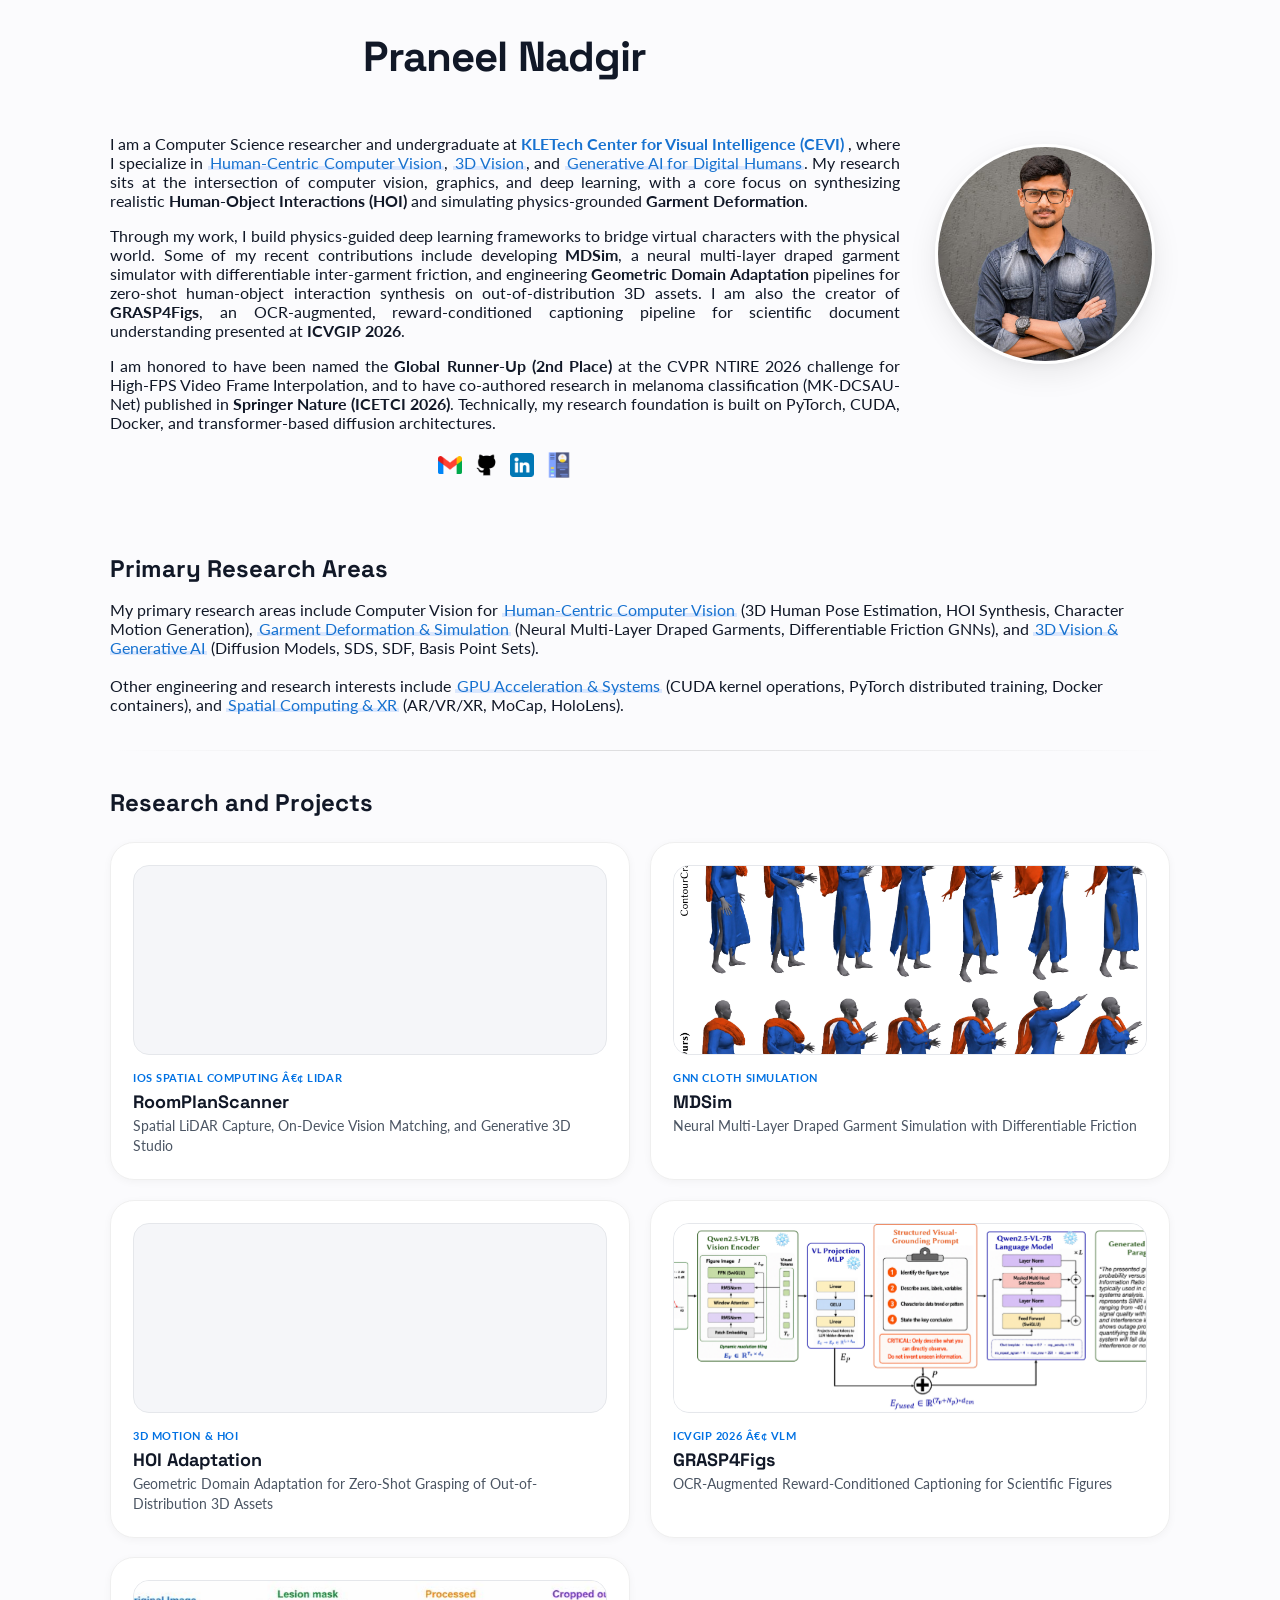
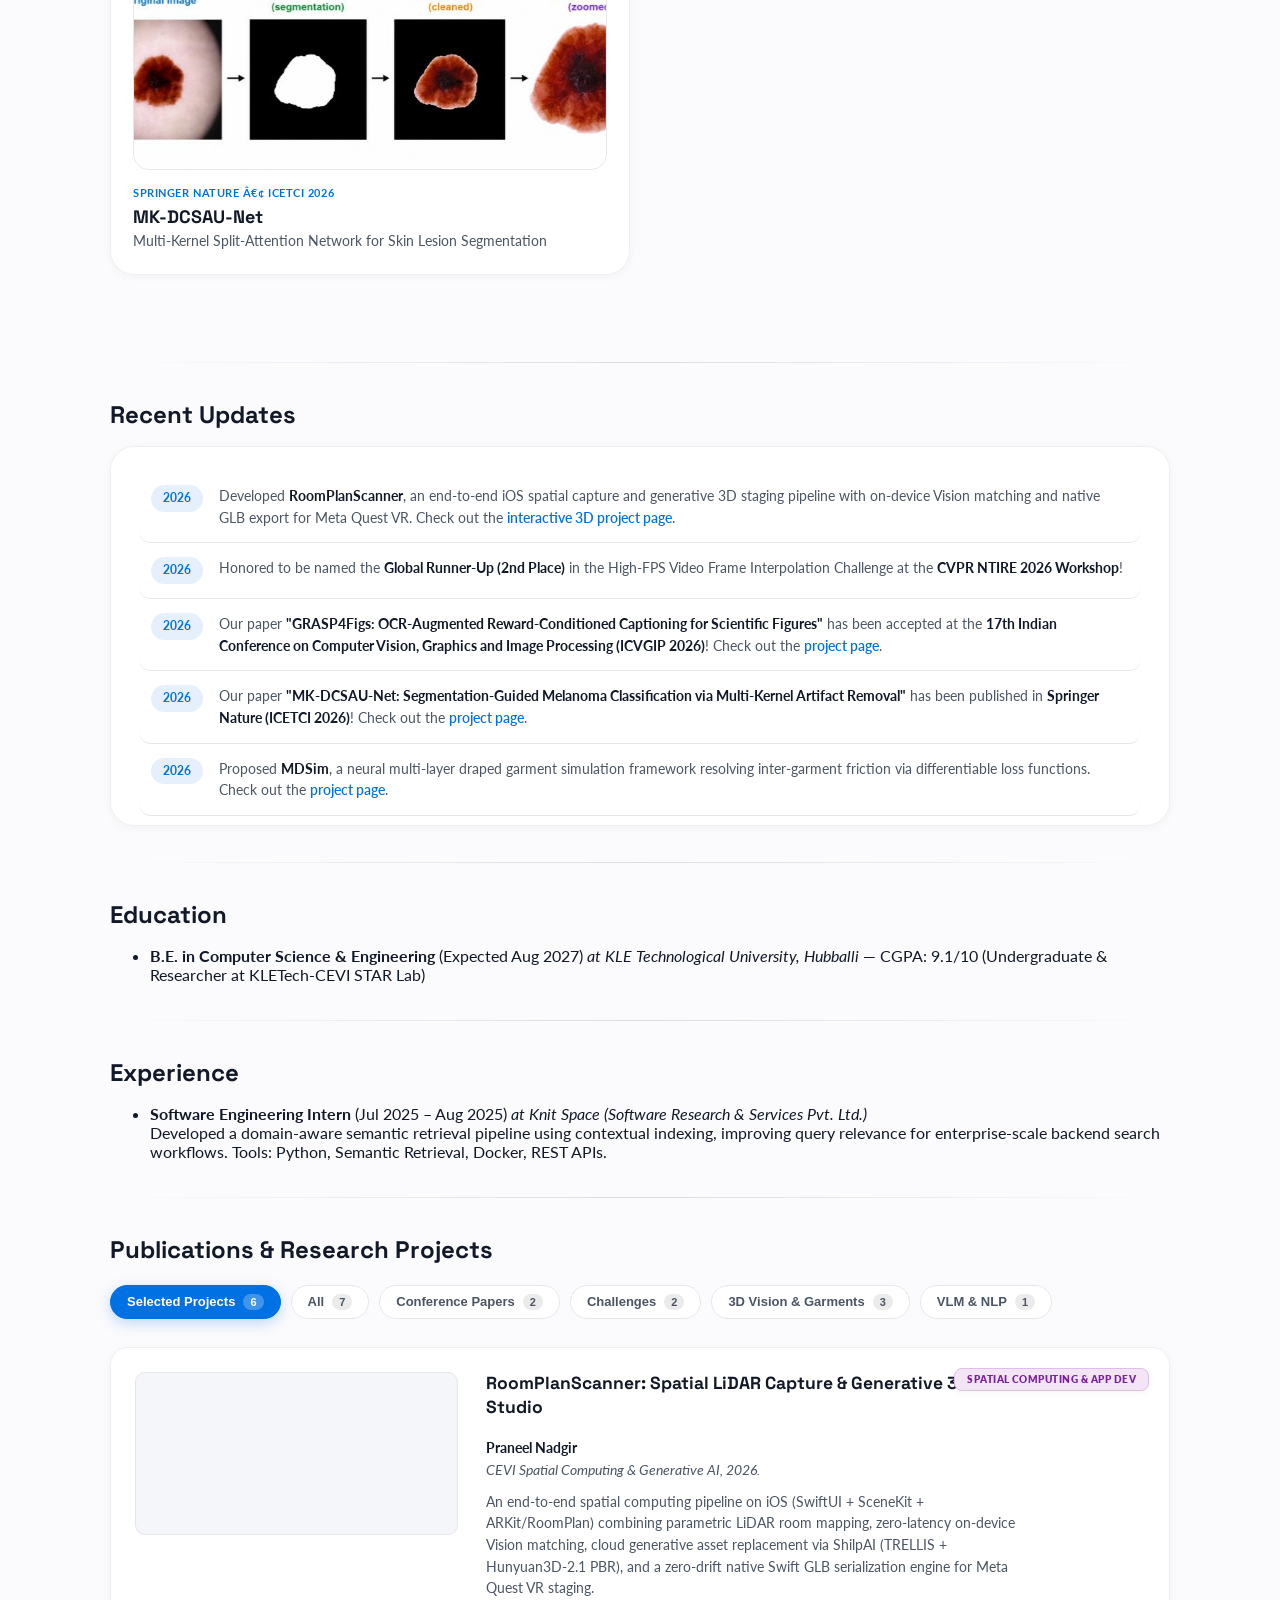
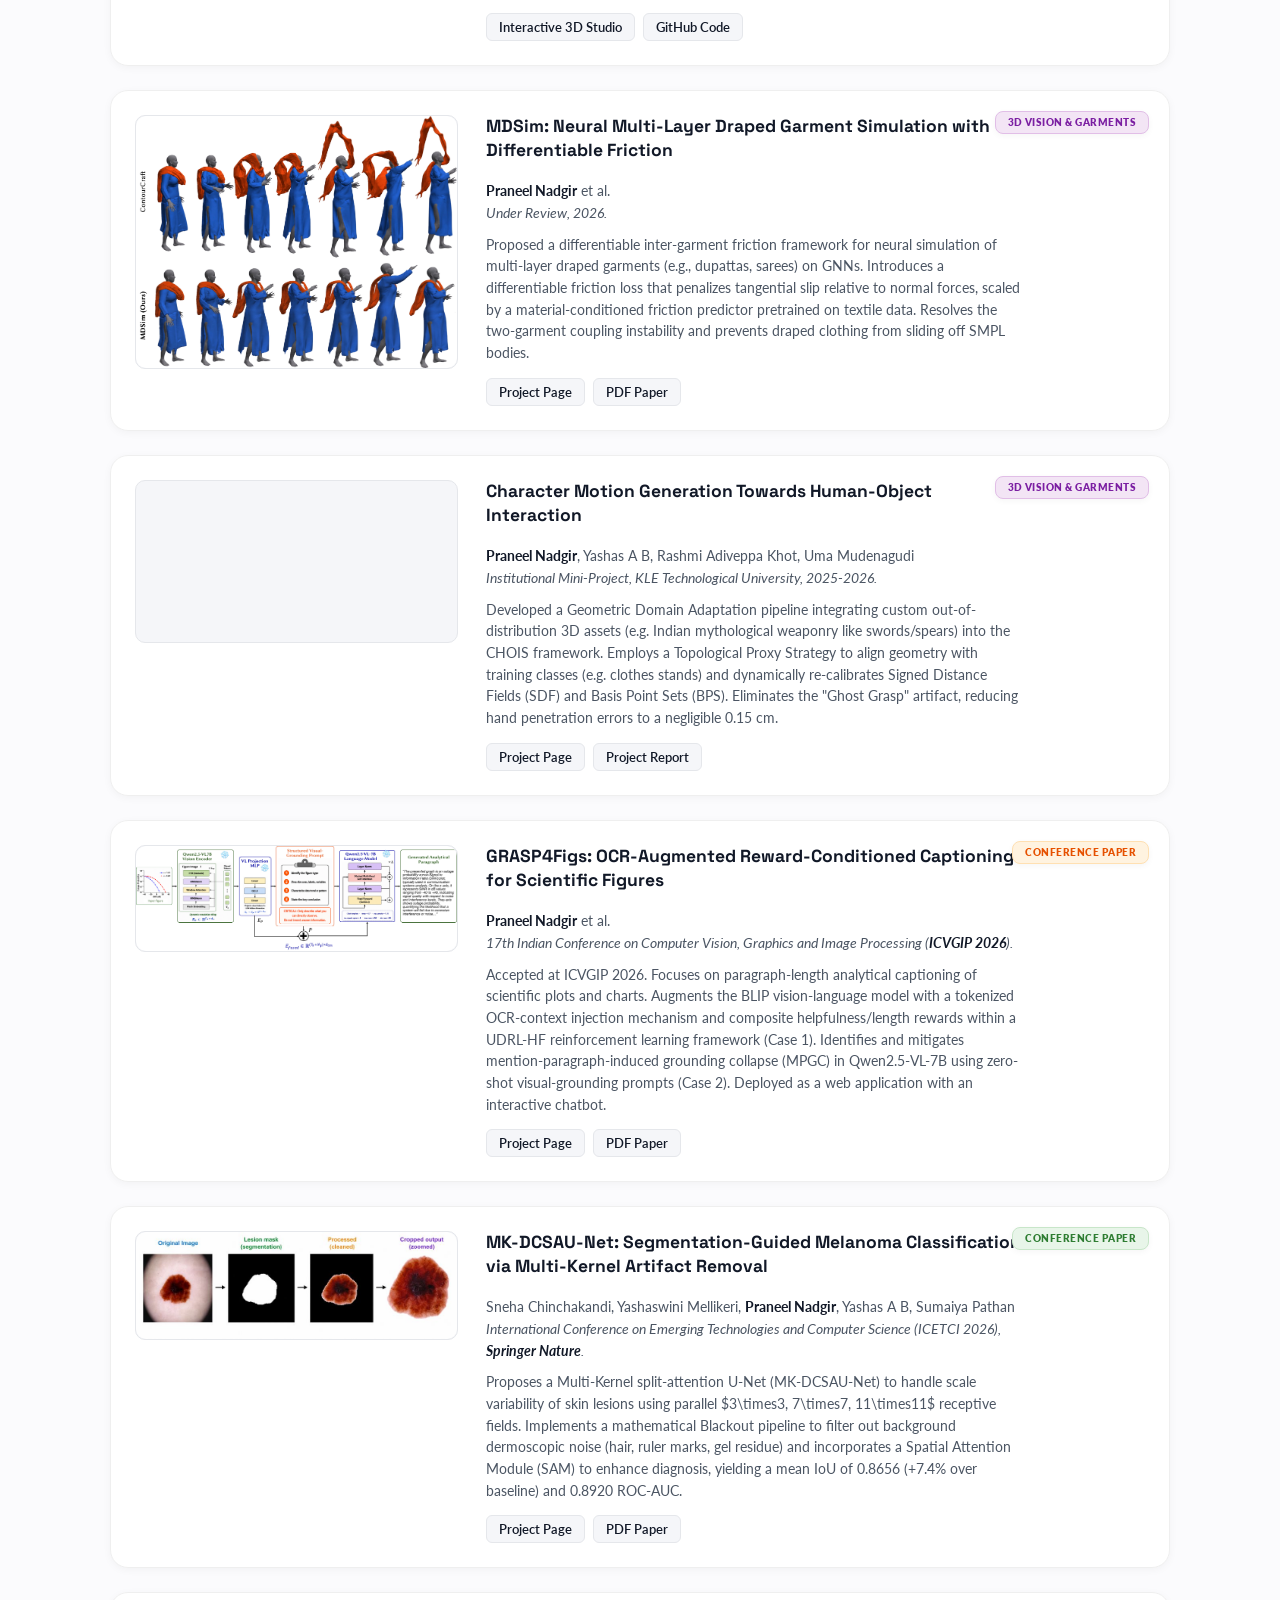
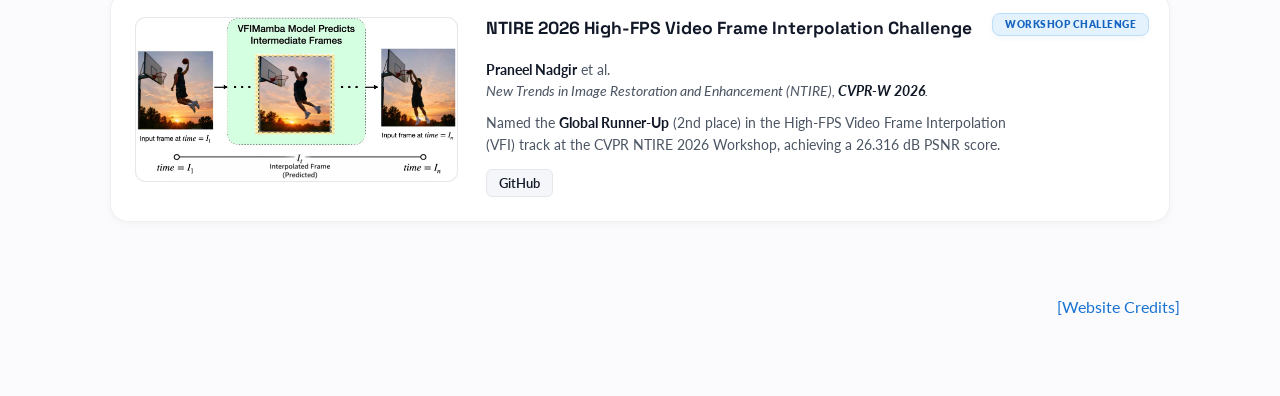
==== commit 4e48509f: "Add RoomPlanScanner project with interactive video preview, 3D studio, and technical telemetry" ====
--- a/index.html
+++ b/index.html
@@ -14,7 +14,7 @@
 
   <meta name="viewport" content="width=device-width, initial-scale=1.0">
   <title>Praneel Nadgir | Human-Centric Computer Vision & 3D Vision Researcher</title>
-  <link rel="icon" href="images/favicon_io/N.jpeg" type="image/x-icon">
+  <link rel="icon" href="images/favicon_io/P.png" type="image/x-icon">
   <meta http-equiv="Content-Type" content="text/html; charset=us-ascii">
 
   <!-- Fonts matching Nikhil Akalwadi's research portfolio -->
@@ -103,6 +103,20 @@
 
               <h2>Research and Projects</h2>
               <div class="projects-grid">
+                <!-- Project 0: RoomPlanScanner (span 12 Feature) -->
+                <div class="project-card card-span-6">
+                  <a href="projects/roomplanscanner.html">
+                    <div class="project-img-container">
+                      <video autoplay loop muted playsinline>
+                        <source src="videos/roomscanner_demo.mp4" type="video/mp4">
+                      </video>
+                    </div>
+                    <span class="project-tag">iOS Spatial Computing • LiDAR</span>
+                    <strong>RoomPlanScanner</strong>
+                    <p>Spatial LiDAR Capture, On-Device Vision Matching, and Generative 3D Studio</p>
+                  </a>
+                </div>
+
                 <!-- Project 1: MDSim (span 6) -->
                 <div class="project-card card-span-6">
                   <a href="projects/mdsim.html">
@@ -160,6 +174,13 @@
               <h2>Recent Updates</h2>
               <div class="updates-container"> 
                 <ul>
+                  <li>
+                    <span class="update-date">2026</span>
+                    <div class="update-content">
+                      Developed <strong>RoomPlanScanner</strong>, an end-to-end iOS spatial capture and generative 3D staging pipeline with on-device Vision matching and native GLB export for Meta Quest VR. Check out the <a href="projects/roomplanscanner.html">interactive 3D project page</a>.
+                    </div>
+                  </li>
+
                   <li>
                     <span class="update-date">2026</span>
                     <div class="update-content">
@@ -231,6 +252,33 @@
               <!-- Publications Section -->
               <div class="publications-section">
                 
+                <!-- Project 0: RoomPlanScanner -->
+                <div class="publication-card" id="roomplanscanner">
+                  <div class="pub-image">
+                    <video autoplay loop muted playsinline>
+                      <source src="videos/roomscanner_demo.mp4" type="video/mp4">
+                    </video>
+                  </div>
+                  <div class="pub-content">
+                    <div class="pub-tag tag-poster tag-selected">Spatial Computing &amp; App Dev</div>
+                    <a href="projects/roomplanscanner.html">
+                      <papertitle>RoomPlanScanner: Spatial LiDAR Capture &amp; Generative 3D Asset Studio</papertitle>
+                    </a>
+                    <p>
+                      <strong>Praneel Nadgir</strong>
+                      <br>
+                      <em>CEVI Spatial Computing &amp; Generative AI, 2026.</em>
+                    </p>
+                    <p>
+                      An end-to-end spatial computing pipeline on iOS (SwiftUI + SceneKit + ARKit/RoomPlan) combining parametric LiDAR room mapping, zero-latency on-device Vision matching, cloud generative asset replacement via ShilpAI (TRELLIS + Hunyuan3D-2.1 PBR), and a zero-drift native Swift GLB serialization engine for Meta Quest VR staging.
+                    </p>
+                    <div class="pub-links">
+                      <a href="projects/roomplanscanner.html">Interactive 3D Studio</a>
+                      <a href="https://github.com/Praneel2005" target="_blank">GitHub Code</a>
+                    </div>
+                  </div>
+                </div>
+
                 <!-- Project 1: MDSim -->
                 <div class="publication-card" id="mdsim">
                   <div class="pub-image">
